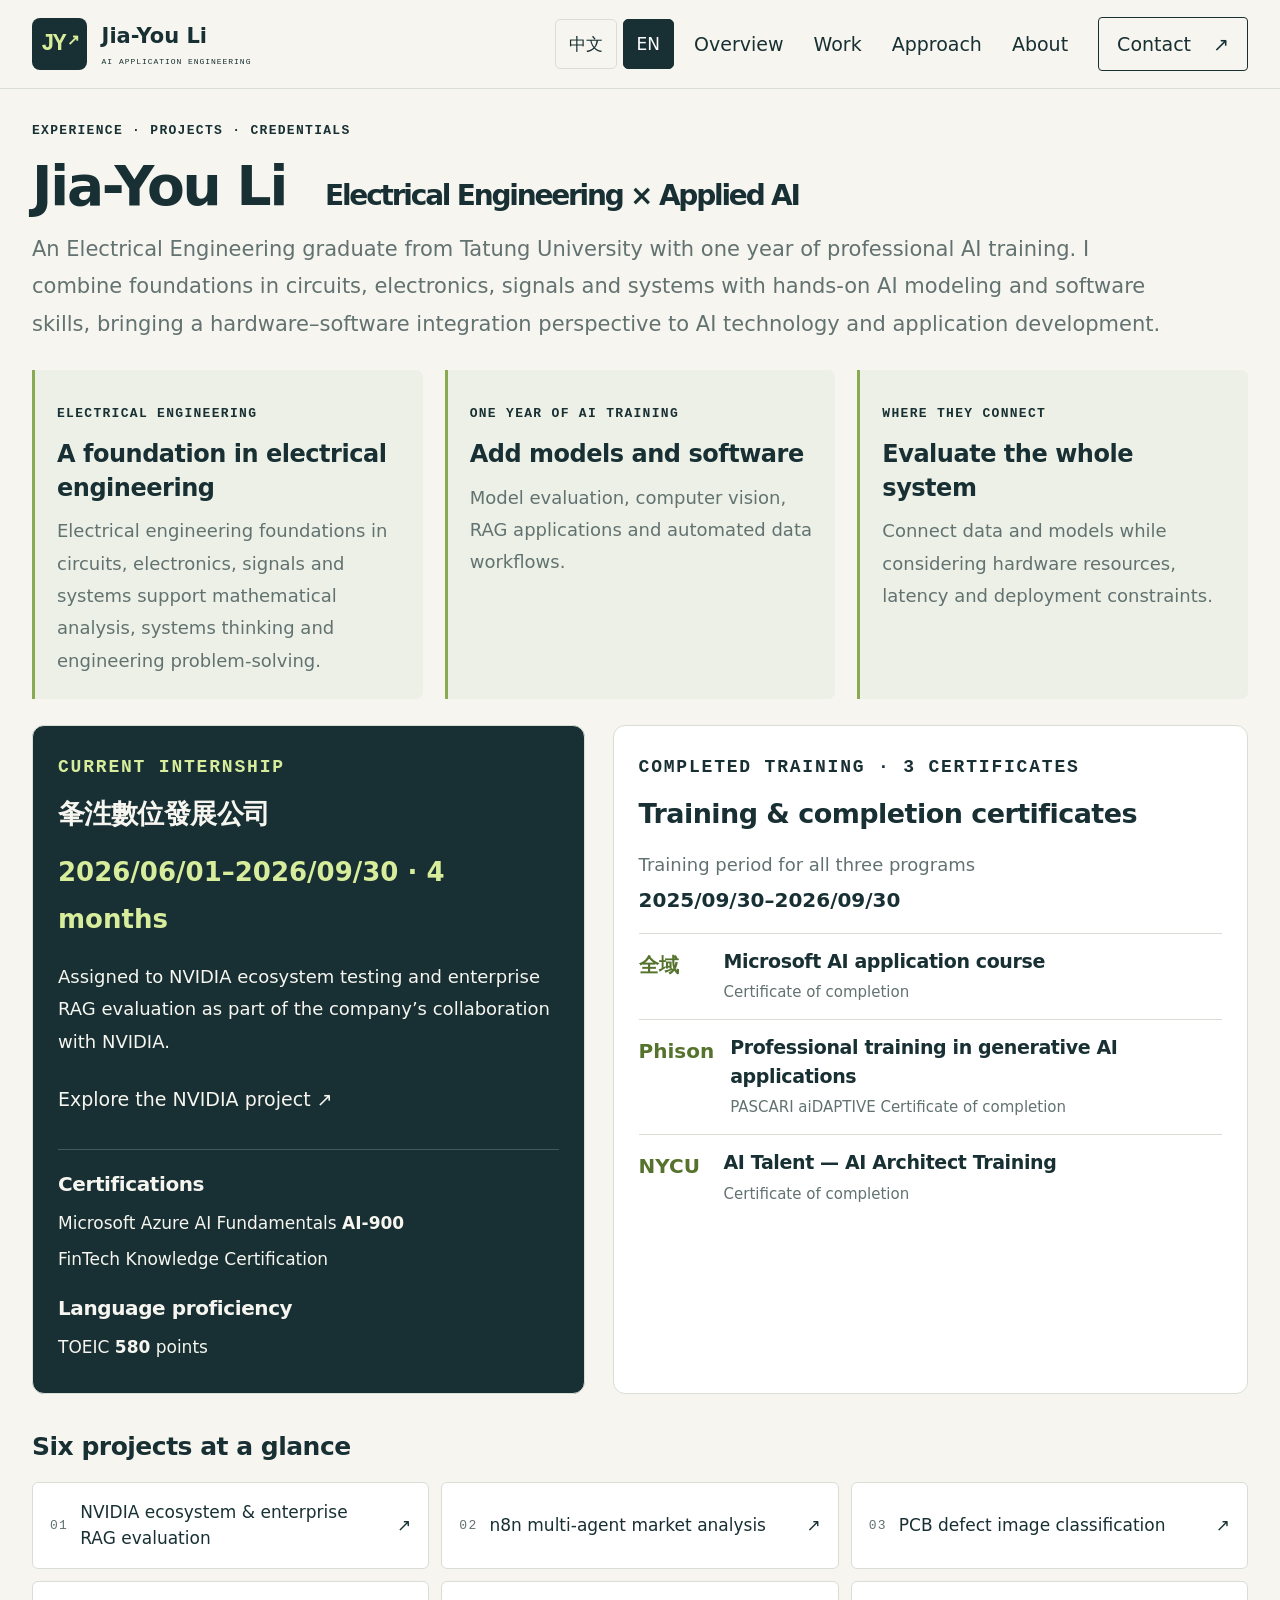
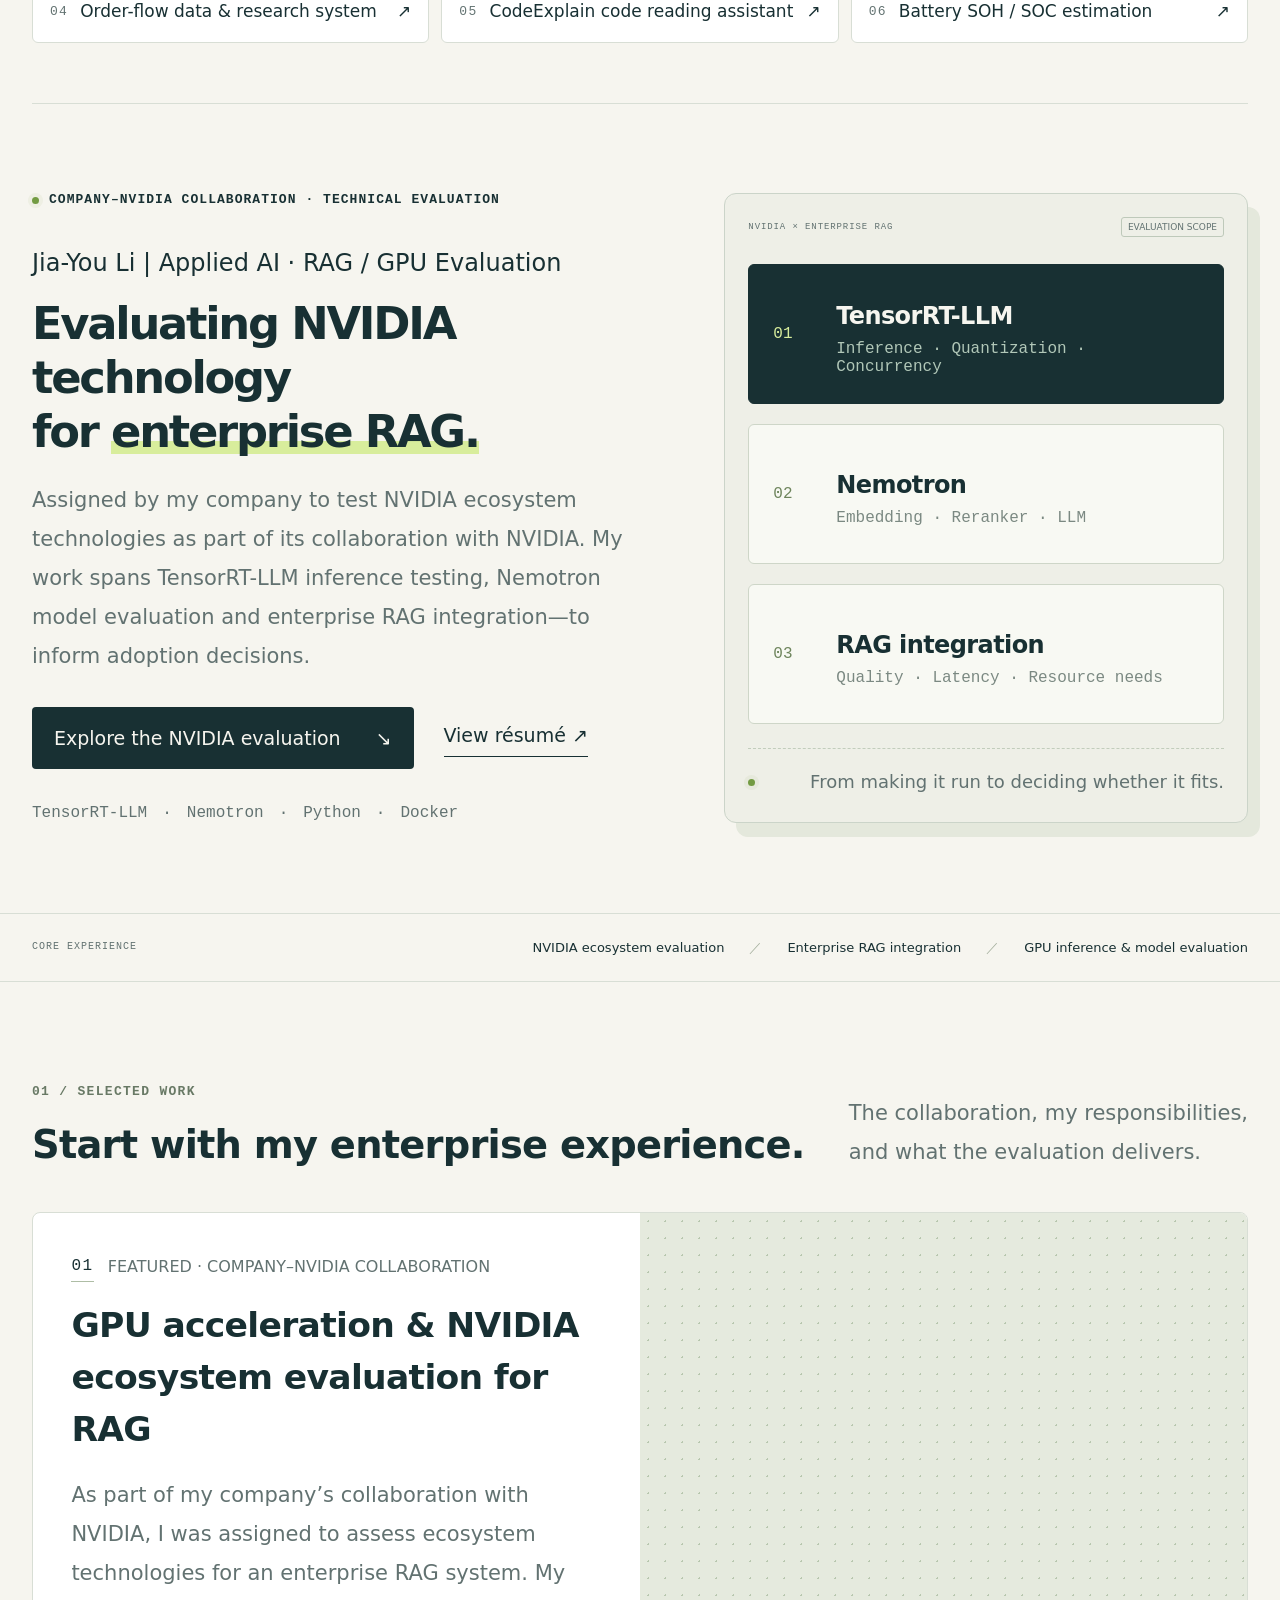
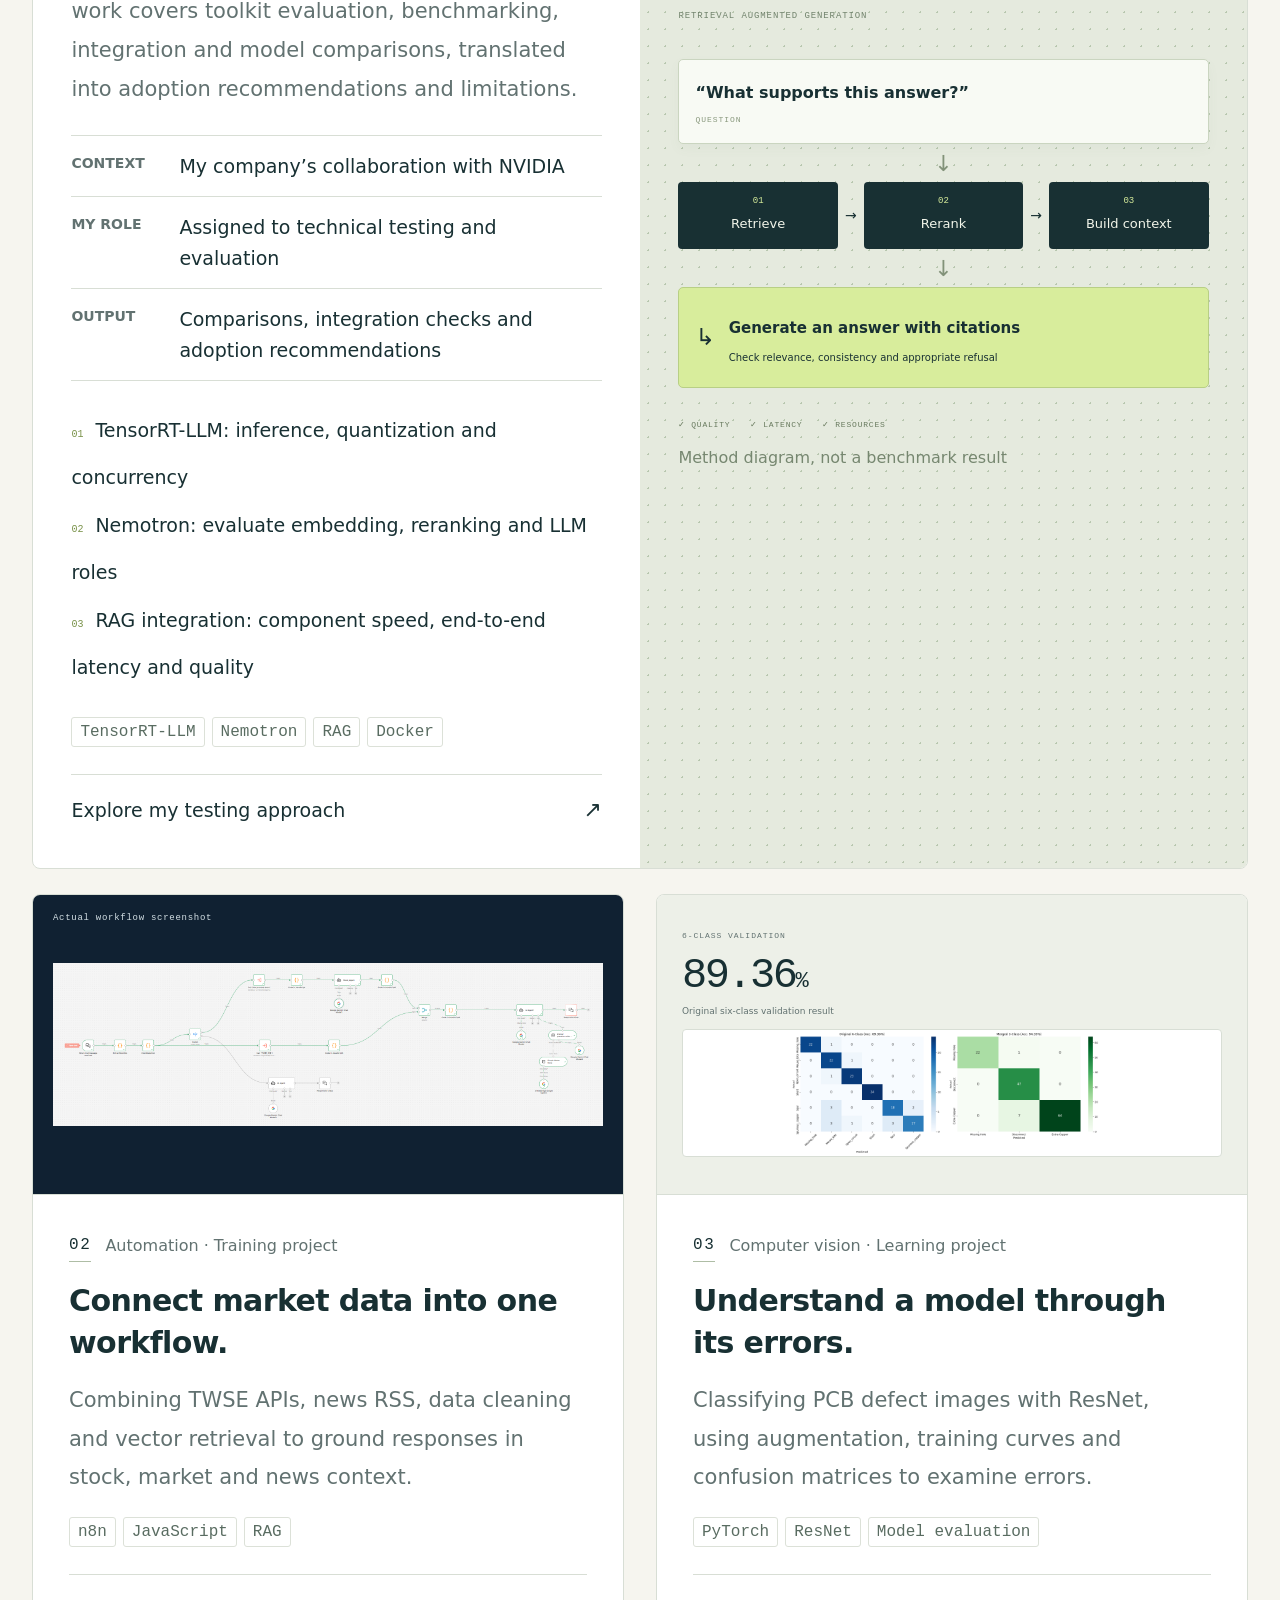
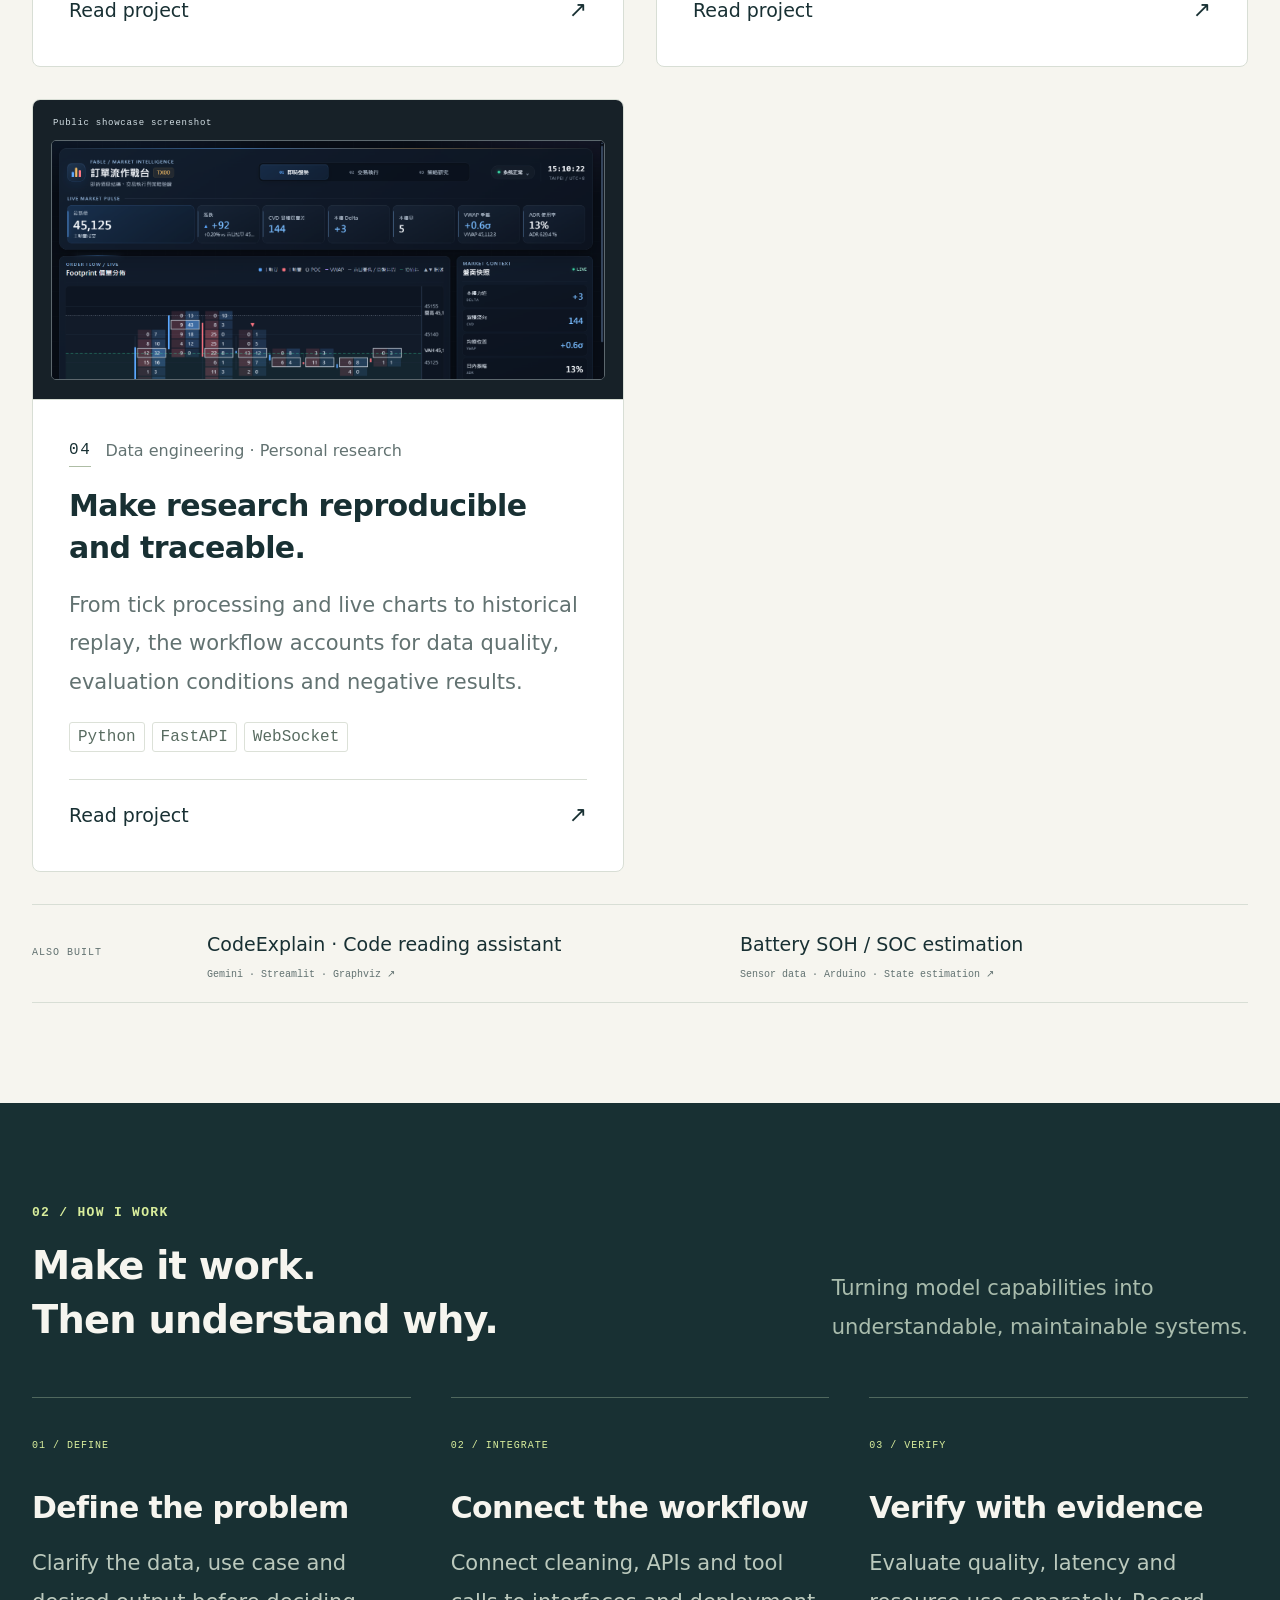
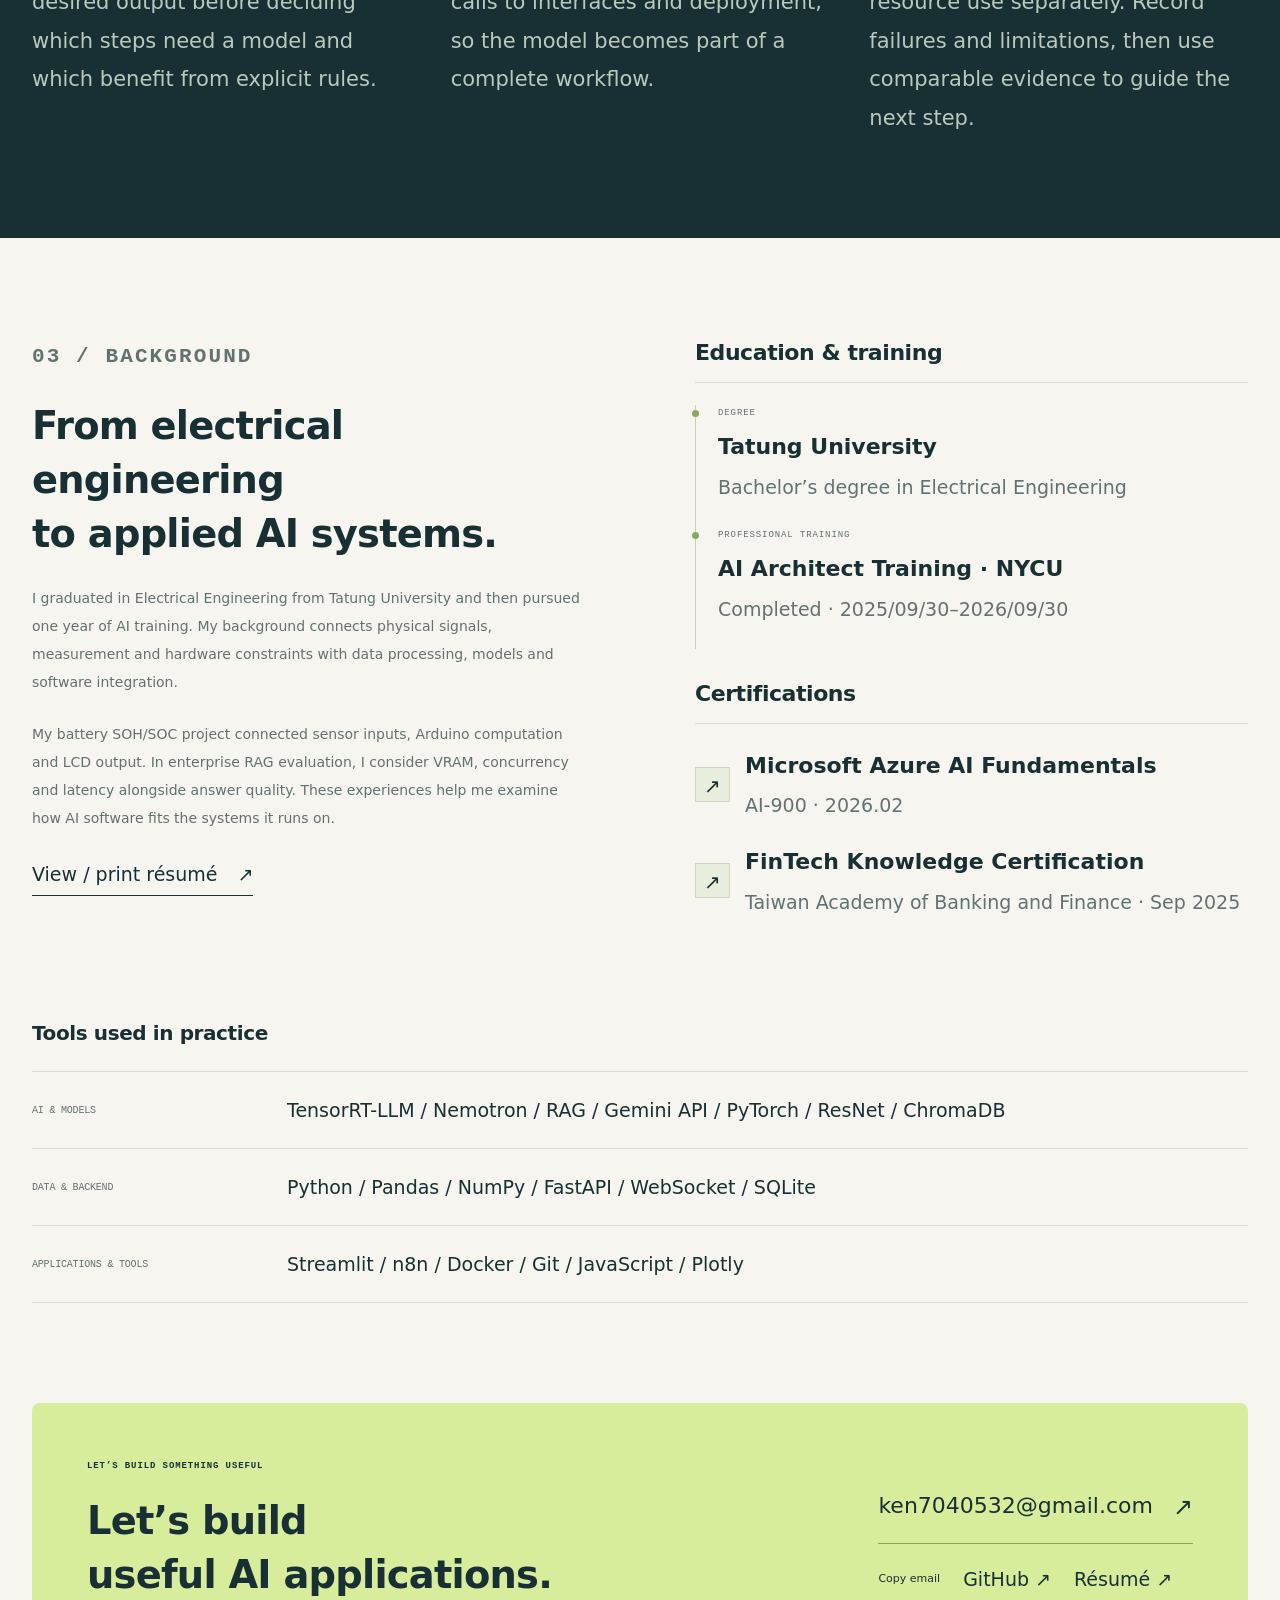
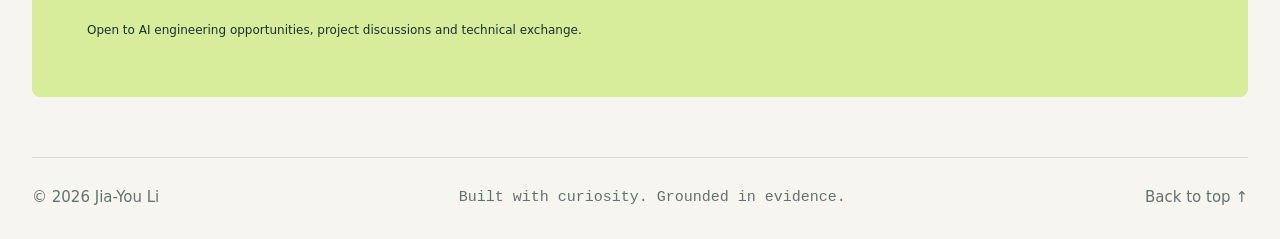
==== en.html @ 47df5d07 "Broaden introductory focus to AI application development" ====
<!doctype html>
<html lang="en">
<head><meta name="referrer" content="no-referrer"><meta http-equiv="Content-Security-Policy" content="default-src 'self'; script-src 'self'; style-src 'self' 'unsafe-inline'; img-src 'self'; font-src 'self'; connect-src 'none'; object-src 'none'; base-uri 'none'; form-action 'none'">
  <meta charset="utf-8"><meta name="viewport" content="width=device-width,initial-scale=1">
  <title>Jia-You Li | Enterprise RAG & NVIDIA Evaluation</title>
  <meta name="description" content="Jia-You Li | Enterprise RAG and NVIDIA ecosystem evaluation. Assigned to toolkit testing, GPU inference benchmarking, model comparison and integration in a company–NVIDIA collaboration.">
  <meta name="theme-color" content="#f6f5ef">
  <meta property="og:title" content="Jia-You Li | Enterprise RAG & NVIDIA Evaluation"><meta property="og:description" content="Jia-You Li | Enterprise RAG and NVIDIA ecosystem evaluation. Assigned to toolkit testing, GPU inference benchmarking, model comparison and integration in a company–NVIDIA collaboration."><meta property="og:type" content="website">
  <link rel="icon" href="assets/favicon.svg" type="image/svg+xml"><link rel="stylesheet" href="style.css?v=ee-ai-1"><script src="projects-en.js?v=nvidia-focus-1" defer></script><script src="app.js?v=nvidia-focus-1" defer></script>
<link rel="alternate" hreflang="zh-Hant" href="https://thebesttrader.github.io/"><link rel="alternate" hreflang="en" href="https://thebesttrader.github.io/en.html"></head>
<body>
<a class="skip" href="#main">Skip to content</a>
<header class="site-header"><div class="nav-wrap"><a class="brand" href="#" aria-label="Jia-You Li home"><span class="brand-mark">JY<span>↗</span></span><span>Jia-You Li<span class="brand-sub">AI APPLICATION ENGINEERING</span></span></a><div class="language-switch" role="group" aria-label="語言 / Language"><a href="index.html" lang="zh-Hant">中文</a><a href="en.html" lang="en" aria-current="page">EN</a></div><button class="menu-toggle" aria-expanded="false" aria-controls="nav" aria-label="Open navigation">Menu <span>☰</span></button><nav id="nav" aria-label="Main navigation"><a href="#overview">Overview</a><a href="#work">Work</a><a href="#approach">Approach</a><a href="#about">About</a><a class="nav-contact" href="#contact">Contact <span aria-hidden="true">↗</span></a></nav></div></header>
<main id="main">
<section id="overview" class="overview container"><p class="eyebrow">EXPERIENCE · PROJECTS · CREDENTIALS</p><h1>Jia-You Li <span>Electrical Engineering × Applied AI</span></h1><p class="overview-intro">An Electrical Engineering graduate from Tatung University with one year of professional AI training. I combine foundations in circuits, electronics, signals and systems with hands-on AI modeling and software skills, bringing a hardware–software integration perspective to AI technology and application development.</p><div class="background-bridge" aria-label="Electrical engineering and AI background"><article><span class="eyebrow">ELECTRICAL ENGINEERING</span><h2>A foundation in electrical engineering</h2><p>Electrical engineering foundations in circuits, electronics, signals and systems support mathematical analysis, systems thinking and engineering problem-solving.</p></article><article><span class="eyebrow">ONE YEAR OF AI TRAINING</span><h2>Add models and software</h2><p>Model evaluation, computer vision, RAG applications and automated data workflows.</p></article><article><span class="eyebrow">WHERE THEY CONNECT</span><h2>Evaluate the whole system</h2><p>Connect data and models while considering hardware resources, latency and deployment constraints.</p></article></div><div class="overview-grid"><article class="overview-experience"><p class="eyebrow">CURRENT INTERNSHIP</p><h2>夆泩數位發展公司</h2><p class="intern-duration">2026/06/01–2026/09/30 · 4 months</p><p>Assigned to NVIDIA ecosystem testing and enterprise RAG evaluation as part of the company’s collaboration with NVIDIA.</p><a class="text-link" href="#nvidia-case">Explore the NVIDIA project ↗</a><div class="overview-cert"><h3>Certifications</h3><p>Microsoft Azure AI Fundamentals <strong>AI-900</strong></p><p>FinTech Knowledge Certification</p><h3 style="margin-top:20px">Language proficiency</h3><p>TOEIC <strong>580</strong> points</p></div></article><article class="overview-training"><p class="eyebrow">COMPLETED TRAINING · 3 CERTIFICATES</p><h2>Training & completion certificates</h2><p class="training-period">Training period for all three programs<br><strong>2025/09/30–2026/09/30</strong></p><ul class="training-list"><li><span class="training-provider">全域</span><div><h3>Microsoft AI application course</h3><p>Certificate of completion</p></div></li><li><span class="training-provider">Phison</span><div><h3>Professional training in generative AI applications</h3><p>PASCARI aiDAPTIVE Certificate of completion</p></div></li><li><span class="training-provider">NYCU</span><div><h3>AI Talent — AI Architect Training</h3><p>Certificate of completion</p></div></li></ul></article></div><div class="overview-projects"><h2>Six projects at a glance</h2><div class="project-index"><button data-project="rag"><span class="mono">01</span>NVIDIA ecosystem & enterprise RAG evaluation<span aria-hidden="true">↗</span></button><button data-project="n8n"><span class="mono">02</span>n8n multi-agent market analysis<span aria-hidden="true">↗</span></button><button data-project="pcb"><span class="mono">03</span>PCB defect image classification<span aria-hidden="true">↗</span></button><button data-project="quant"><span class="mono">04</span>Order-flow data & research system<span aria-hidden="true">↗</span></button><button data-project="code"><span class="mono">05</span>CodeExplain code reading assistant<span aria-hidden="true">↗</span></button><button data-project="battery"><span class="mono">06</span>Battery SOH / SOC estimation<span aria-hidden="true">↗</span></button></div></div></section>

<section class="hero container" aria-labelledby="hero-title"><div class="hero-copy"><div class="eyebrow"><span class="status-dot"></span>COMPANY–NVIDIA COLLABORATION · TECHNICAL EVALUATION</div><p class="hello">Jia-You Li | Applied AI · RAG / GPU Evaluation</p><h2 id="hero-title">Evaluating NVIDIA technology<br>for <span class="highlight">enterprise RAG.</span></h2><p class="hero-intro">Assigned by my company to test NVIDIA ecosystem technologies as part of its collaboration with NVIDIA. My work spans TensorRT-LLM inference testing, Nemotron model evaluation and enterprise RAG integration—to inform adoption decisions.</p><div class="hero-actions"><a class="button primary" href="#nvidia-case">Explore the NVIDIA evaluation <span aria-hidden="true">↘</span></a><a class="text-link" href="resume-en.html" target="_blank" rel="noopener">View résumé ↗</a></div><div class="hero-tags"><span>TensorRT-LLM</span><span>Nemotron</span><span>Python</span><span>Docker</span></div></div><div class="hero-visual" aria-label="NVIDIA and enterprise RAG evaluation scope"><div class="visual-top"><span class="mono">NVIDIA × ENTERPRISE RAG</span><span class="diagram-label">EVALUATION SCOPE</span></div><div class="pipeline"><div class="pipeline-row active"><span class="node-icon">01</span><div><strong>TensorRT-LLM</strong><p>Inference · Quantization · Concurrency</p></div></div><div class="pipeline-row"><span class="node-icon">02</span><div><strong>Nemotron</strong><p>Embedding · Reranker · LLM</p></div></div><div class="pipeline-row"><span class="node-icon">03</span><div><strong>RAG integration</strong><p>Quality · Latency · Resource needs</p></div></div></div><div class="visual-bottom"><span class="status-dot"></span><span>From making it run to deciding whether it fits.</span></div></div>
</section>
<div class="focus-band"><div class="container"><span class="mono">CORE EXPERIENCE</span><span>NVIDIA ecosystem evaluation</span><span class="separator">／</span><span>Enterprise RAG integration</span><span class="separator">／</span><span>GPU inference & model evaluation</span></div></div>
<section id="work" class="section container"><div class="section-heading"><div><p class="eyebrow">01 / SELECTED WORK</p><h2>Start with my enterprise experience.</h2></div><p class="section-note">The collaboration, my responsibilities,<br>and what the evaluation delivers.</p></div>
<article id="nvidia-case" class="feature-project"><div class="feature-copy"><div class="project-kicker"><span class="mono">01</span><span>FEATURED · COMPANY–NVIDIA COLLABORATION</span></div><h3>GPU acceleration & NVIDIA<br>ecosystem evaluation for RAG</h3><p>As part of my company’s collaboration with NVIDIA, I was assigned to assess ecosystem technologies for an enterprise RAG system. My work covers toolkit evaluation, benchmarking, integration and model comparisons, translated into adoption recommendations and limitations.</p><dl class="experience-summary"><div><dt>CONTEXT</dt><dd>My company’s collaboration with NVIDIA</dd></div><div><dt>MY ROLE</dt><dd>Assigned to technical testing and evaluation</dd></div><div><dt>OUTPUT</dt><dd>Comparisons, integration checks and adoption recommendations</dd></div></dl><ul class="feature-points"><li><span>01</span>TensorRT-LLM: inference, quantization and concurrency</li><li><span>02</span>Nemotron: evaluate embedding, reranking and LLM roles</li><li><span>03</span>RAG integration: component speed, end-to-end latency and quality</li></ul><div class="tags"><span>TensorRT-LLM</span><span>Nemotron</span><span>RAG</span><span>Docker</span></div><button class="project-link" data-project="rag">Explore my testing approach <span aria-hidden="true">↗</span></button></div><div class="rag-visual"><div class="mono small">RETRIEVAL AUGMENTED GENERATION</div><div class="rag-question">“What supports this answer?”<span>QUESTION</span></div><div class="rag-connect" aria-hidden="true">↓</div><div class="rag-stages"><span><b>01</b>Retrieve</span><i>→</i><span><b>02</b>Rerank</span><i>→</i><span><b>03</b>Build context</span></div><div class="rag-connect" aria-hidden="true">↓</div><div class="answer-card"><span class="answer-mark">↳</span><div><strong>Generate an answer with citations</strong><p>Check relevance, consistency and appropriate refusal</p></div></div><div class="rag-foot"><span>QUALITY</span><span>LATENCY</span><span>RESOURCES</span></div><p class="diagram-caption">Method diagram, not a benchmark result</p></div></article>
<div class="project-grid">

<article class="project-card"><div class="card-visual workflow-visual"><span class="visual-chip">Actual workflow screenshot</span><img src="assets/n8n-workflow.png" alt="n8n market analysis workflow with data processing and agent nodes" loading="lazy" width="1400" height="560"></div><div class="card-body"><div class="project-kicker"><span class="mono">02</span><span>Automation · Training project</span></div><h3>Connect market data into one workflow.</h3><p>Combining TWSE APIs, news RSS, data cleaning and vector retrieval to ground responses in stock, market and news context.</p><div class="tags"><span>n8n</span><span>JavaScript</span><span>RAG</span></div><button class="project-link" data-project="n8n">Read project <span aria-hidden="true">↗</span></button></div></article>
<article class="project-card"><div class="card-visual pcb-visual"><div class="pcb-metric"><span>6-CLASS VALIDATION</span><strong>89.36<span>%</span></strong><p>Original six-class validation result</p></div><img src="assets/pcb-results.png" alt="PCB confusion matrices: six-class validation accuracy 89.36%, merged three-class accuracy 94.33%" loading="lazy" width="1800" height="700"></div><div class="card-body"><div class="project-kicker"><span class="mono">03</span><span>Computer vision · Learning project</span></div><h3>Understand a model through its errors.</h3><p>Classifying PCB defect images with ResNet, using augmentation, training curves and confusion matrices to examine errors.</p><div class="tags"><span>PyTorch</span><span>ResNet</span><span>Model evaluation</span></div><button class="project-link" data-project="pcb">Read project <span aria-hidden="true">↗</span></button></div></article>
<article class="project-card"><div class="card-visual orderflow-visual"><span class="visual-chip dark">Public showcase screenshot</span><img src="assets/orderflow-dashboard.png" alt="Order-flow research dashboard with price-volume distributions and market indicators" loading="lazy" width="1400" height="800"></div><div class="card-body"><div class="project-kicker"><span class="mono">04</span><span>Data engineering · Personal research</span></div><h3>Make research reproducible and traceable.</h3><p>From tick processing and live charts to historical replay, the workflow accounts for data quality, evaluation conditions and negative results.</p><div class="tags"><span>Python</span><span>FastAPI</span><span>WebSocket</span></div><button class="project-link" data-project="quant">Read project <span aria-hidden="true">↗</span></button></div></article>
</div>
<div class="more-work"><p class="mono">ALSO BUILT</p><button data-project="code">CodeExplain · Code reading assistant <span>Gemini · Streamlit · Graphviz ↗</span></button><button data-project="battery">Battery SOH / SOC estimation <span>Sensor data · Arduino · State estimation ↗</span></button></div>
</section>
<section id="approach" class="approach section"><div class="container"><div class="section-heading"><div><p class="eyebrow">02 / HOW I WORK</p><h2>Make it work.<br>Then understand why.</h2></div><p class="section-note">Turning model capabilities into<br>understandable, maintainable systems.</p></div><div class="principles"><article><span class="principle-num">01 / DEFINE</span><h3>Define the problem</h3><p>Clarify the data, use case and desired output before deciding which steps need a model and which benefit from explicit rules.</p></article><article><span class="principle-num">02 / INTEGRATE</span><h3>Connect the workflow</h3><p>Connect cleaning, APIs and tool calls to interfaces and deployment, so the model becomes part of a complete workflow.</p></article><article><span class="principle-num">03 / VERIFY</span><h3>Verify with evidence</h3><p>Evaluate quality, latency and resource use separately. Record failures and limitations, then use comparable evidence to guide the next step.</p></article></div></div></section>
<section id="about" class="section container about-section"><div class="about-copy"><p class="eyebrow">03 / BACKGROUND</p><h2>From electrical engineering<br>to applied AI systems.</h2><p>I graduated in Electrical Engineering from Tatung University and then pursued one year of AI training. My background connects physical signals, measurement and hardware constraints with data processing, models and software integration.</p><p>My battery SOH/SOC project connected sensor inputs, Arduino computation and LCD output. In enterprise RAG evaluation, I consider VRAM, concurrency and latency alongside answer quality. These experiences help me examine how AI software fits the systems it runs on.</p><a class="text-link" href="resume-en.html" target="_blank" rel="noopener">View / print résumé <span aria-hidden="true">↗</span></a></div><div class="background"><div class="background-block"><h3>Education & training</h3><div class="timeline-item"><span class="small mono">DEGREE</span><strong>Tatung University</strong><p>Bachelor’s degree in Electrical Engineering</p></div><div class="timeline-item"><span class="small mono">PROFESSIONAL TRAINING</span><strong>AI Architect Training · NYCU</strong><p>Completed · 2025/09/30–2026/09/30</p></div></div><div class="background-block"><h3>Certifications</h3><div class="certificate"><span class="cert-icon">↗</span><div><strong>Microsoft Azure AI Fundamentals</strong><p>AI-900 · 2026.02</p></div></div><div class="certificate"><span class="cert-icon">↗</span><div><strong>FinTech Knowledge Certification</strong><p>Taiwan Academy of Banking and Finance · Sep 2025</p></div></div></div></div></section>
<section class="skills-section container" aria-labelledby="skills-title"><h2 id="skills-title">Tools used in practice</h2><div class="skill-row"><h3>AI & MODELS</h3><p>TensorRT-LLM / Nemotron / RAG / Gemini API / PyTorch / ResNet / ChromaDB</p></div><div class="skill-row"><h3>DATA & BACKEND</h3><p>Python / Pandas / NumPy / FastAPI / WebSocket / SQLite</p></div><div class="skill-row"><h3>APPLICATIONS & TOOLS</h3><p>Streamlit / n8n / Docker / Git / JavaScript / Plotly</p></div></section>
<section id="contact" class="contact-section container"><div><p class="eyebrow">LET’S BUILD SOMETHING USEFUL</p><h2>Let’s build<br>useful AI applications.</h2><p>Open to AI engineering opportunities, project discussions and technical exchange.</p></div><div class="contact-actions"><a class="email-link" href="mailto:ken7040532@gmail.com">ken7040532@gmail.com <span aria-hidden="true">↗</span></a><div class="contact-secondary"><button id="copy-email">Copy email</button><a href="https://github.com/TheBestTrader" target="_blank" rel="noopener noreferrer">GitHub ↗</a><a href="resume-en.html" target="_blank" rel="noopener">Résumé ↗</a></div><span id="copy-status" class="copy-status" role="status" aria-live="polite"></span></div></section>
</main>
<footer class="container footer"><span>© 2026 Jia-You Li</span><span>Built with curiosity. Grounded in evidence.</span><a href="#">Back to top ↑</a></footer>
<dialog id="project-dialog" aria-labelledby="dialog-title"><div class="dialog-top"><span class="mono">PROJECT NOTES</span><button id="close-dialog" aria-label="Close project details">Close ✕</button></div><div id="dialog-content"></div></dialog>
</body></html>
---- style.css ----
:root{--paper:#f6f5ef;--ink:#183033;--muted:#627271;--line:#d8ded5;--lime:#d8ed9c;--white:#fff;--mono:ui-monospace,SFMono-Regular,Consolas,monospace}*{box-sizing:border-box}html{scroll-behavior:smooth;scroll-padding-top:100px}body{margin:0;background:var(--paper);color:var(--ink);font-family:'Noto Sans TC',system-ui,sans-serif;font-size:15px;line-height:1.8}a{color:inherit;text-decoration:none}button{font:inherit;color:inherit;cursor:pointer}a,button{-webkit-tap-highlight-color:transparent}button:focus-visible,a:focus-visible{outline:3px solid #668d28;outline-offset:5px}img{max-width:100%;display:block}h1,h2,h3,p{margin:0}h1,h2,h3{line-height:1.4;letter-spacing:-.04em}h2{font-size:38px;font-weight:800}button{background:none;border:0}.container{width:min(1160px,calc(100% - 80px));margin-inline:auto}.mono,.eyebrow{font-family:var(--mono);letter-spacing:.1em}.eyebrow{font-size:11px;font-weight:600;line-height:1.5}.small{font-size:10px}.section{padding-block:100px}.skip{position:fixed;top:-90px;left:20px;background:var(--ink);color:white;padding:10px;z-index:100}.skip:focus{top:12px}.site-header{position:sticky;top:0;background:rgba(246,245,239,.96);border-bottom:1px solid var(--line);z-index:20;backdrop-filter:blur(12px)}.nav-wrap{width:min(1280px,calc(100% - 80px));margin:auto;height:88px;display:flex;align-items:center;justify-content:space-between}.brand{display:flex;gap:15px;align-items:center;font-size:17px;font-weight:700;line-height:1.4}.brand-mark{display:flex;align-items:center;background:var(--ink);color:var(--lime);font:700 23px var(--mono);padding:13px 9px;border-radius:8px;letter-spacing:-2px}.brand-mark span{font-size:15px;margin-left:2px;align-self:start}.brand-sub{display:block;font:8px var(--mono);letter-spacing:.12em;margin-top:6px}nav{display:flex;gap:30px;align-items:center;font-size:13px}nav a:hover{color:#55732c}.nav-contact{padding:9px 18px;border:1px solid var(--ink);border-radius:4px}.nav-contact span{margin-left:16px}.menu-toggle{display:none}.hero{min-height:630px;display:grid;grid-template-columns:1.3fr 1fr;gap:58px;align-items:center;padding-block:85px 78px}.hero .eyebrow{display:flex;align-items:center;gap:10px;font-size:10px;letter-spacing:.08em}.status-dot{display:inline-block;background:#739b43;width:7px;height:7px;border-radius:50%;flex-shrink:0;box-shadow:0 0 0 4px #739b4311}.hello{margin-top:30px;font-size:18px;font-weight:500}h1{font-size:48px;font-weight:900;line-height:1.5;white-space:nowrap;letter-spacing:-.05em;margin-top:12px}.highlight{background:linear-gradient(transparent 67%,var(--lime) 67%,var(--lime) 92%,transparent 92%)}.hero-intro{margin-top:23px;font-size:14px;line-height:2;color:var(--muted)}.hero-actions{display:flex;gap:30px;align-items:center;margin-top:31px}.button{display:inline-flex;justify-content:space-between;gap:35px;padding:14px 22px;font-size:13px;border-radius:4px}.primary{background:var(--ink);color:var(--paper)}.primary:hover{background:#2a4949}.text-link{font-size:13px;border-bottom:1px solid var(--ink);padding-bottom:4px}.text-link span{margin-left:14px}.hero-tags{display:flex;gap:15px;margin-top:30px;font-family:var(--mono);font-size:10px;color:var(--muted);flex-wrap:wrap}.hero-tags span+span:before{content:'·';margin-right:15px}.hero-visual{border:1px solid #cbd4c9;background:#eeefe7;border-radius:12px;padding:23px;box-shadow:12px 14px 0 #e4e8dc;transform:none}.visual-top{display:flex;justify-content:space-between;align-items:center;font-size:9px;color:var(--muted)}.diagram-label{border:1px solid #bec9ba;border-radius:3px;padding:1px 6px;font-size:9px}.pipeline{margin-top:27px}.pipeline-row{padding:17px 16px;border:1px solid #ced6c8;border-radius:6px;background:#f8f9f3;display:flex;align-items:center;gap:15px}.pipeline-row.active{background:var(--ink);color:var(--paper);border-color:var(--ink)}.pipeline-row strong{display:block;font-size:16px;letter-spacing:-.025em;margin:2px 0}.pipeline-row p{font:9px var(--mono);color:#7b8982}.pipeline-row.active p{color:#b1c7b8}.pipeline-row.active .small{color:var(--lime)}.node-icon{font-size:26px;line-height:1;width:36px;color:#6e855c}.active .node-icon{color:var(--lime)}.node-number{font:10px var(--mono);margin-left:auto;align-self:start;color:#8e9d8b}.flow-line{height:39px;display:flex;align-items:center;gap:15px;padding-left:30px;color:#89967e}.flow-line span{font-size:24px}.flow-line small{font:9px var(--mono)}.visual-bottom{display:flex;gap:10px;border-top:1px dashed #c2cdbc;margin-top:24px;padding-top:17px;font-size:10px;color:var(--muted);align-items:center}.visual-bottom>span:last-child{margin-left:auto;font-size:18px}.focus-band{border-block:1px solid var(--line)}.focus-band .container{padding-block:22px;display:flex;gap:25px;align-items:center;font-size:13px}.focus-band .mono{font-size:10px;color:var(--muted);margin-right:auto}.separator{color:#a3ae9c}.band-arrow{margin-left:auto;font-size:24px}.section-heading{display:flex;justify-content:space-between;align-items:end;margin-bottom:40px;gap:30px}.section-heading .eyebrow{margin-bottom:17px;color:#687965}.section-note{font-size:13px;color:var(--muted)}.feature-project{background:var(--white);border:1px solid var(--line);border-radius:8px;overflow:hidden;display:grid;grid-template-columns:1fr 1fr}.feature-copy{padding:42px}.project-kicker{display:flex;gap:14px;align-items:center;font-size:11px;color:var(--muted);margin-bottom:18px}.project-kicker .mono{color:var(--ink);border-bottom:1px solid #aebda5;padding-bottom:1px}.feature-copy h3{font-size:32px;line-height:1.5}.feature-copy>p{font-size:13px;color:var(--muted);margin-top:20px}.feature-points{list-style:none;padding:0;margin:25px 0;font-size:12px;line-height:2.5}.feature-points span{font:10px var(--mono);color:#799249;margin-right:12px}.tags{display:flex;flex-wrap:wrap;gap:7px}.tags span{font:10px var(--mono);border:1px solid #dce1d8;padding:5px 8px;border-radius:3px;color:#596c61}.project-link{margin-top:27px;width:100%;display:flex;justify-content:space-between;align-items:center;padding:15px 0 0;border-top:1px solid var(--line);font-size:13px;text-align:left}.project-link:hover{color:#5d7d30}.project-link span{font-size:22px}.rag-visual{background:#e5eade;display:flex;flex-direction:column;justify-content:center;padding:40px;background-image:radial-gradient(#b8c7af 1px,transparent 1px);background-size:17px 17px}.rag-visual>.mono{font-size:9px;color:#71836c;margin-bottom:35px}.rag-question{background:#f8faf4;border:1px solid #cad5c0;padding:19px 16px;border-radius:5px;font-size:16px;font-weight:600;box-shadow:0 5px 12px #71836c0c}.rag-question span{display:block;font:8px var(--mono);color:#89987d;margin-top:7px;letter-spacing:.12em}.rag-connect{height:38px;text-align:center;color:#829279;font-size:22px}.rag-stages{display:flex;align-items:center;justify-content:space-between;gap:7px}.rag-stages span{flex:1;background:var(--ink);color:#f2f5ea;padding:14px 7px;text-align:center;border-radius:4px;font-size:11px}.rag-stages b{display:block;color:var(--lime);font:9px var(--mono);margin-bottom:6px}.rag-stages i{font-size:14px;font-style:normal}.answer-card{display:flex;gap:14px;align-items:center;background:var(--lime);border:1px solid #b8cf85;border-radius:5px;padding:20px 16px}.answer-card strong{font-size:15px}.answer-card p{font-size:10px;margin-top:5px}.answer-mark{font-size:23px}.rag-foot{margin-top:32px;display:flex;gap:20px;font:8px var(--mono);letter-spacing:.1em;color:#67795d}.rag-foot span:before{content:'✓';margin-right:5px}.diagram-caption{margin-top:15px;color:#768770;font-size:9px}.project-grid{display:grid;grid-template-columns:1fr 1fr;gap:25px;margin-top:25px}.project-card{border:1px solid var(--line);border-radius:8px;overflow:hidden;background:white;transition:box-shadow .2s}.project-card:hover{box-shadow:0 8px 25px #1830330b}.card-visual{height:270px;position:relative;overflow:hidden;border-bottom:1px solid var(--line)}.card-body{padding:30px}.card-body h3{font-size:23px}.card-body>p{color:var(--muted);font-size:13px;margin:17px 0 20px;min-height:48px}.agent-visual{background:#e9ebe3;padding:25px 45px;display:flex;flex-direction:column;align-items:center;font-size:11px}.agent-input{border:1px solid #c1cabb;background:#f8f9f4;border-radius:4px;padding:5px 25px}.agent-router{background:var(--ink);color:white;border-radius:4px;padding:7px 20px;margin:14px 0;position:relative;z-index:1;font:12px var(--mono)}.agent-router:before,.agent-router:after{content:'';height:14px;width:1px;background:#a7b79b;position:absolute;left:50%;top:-14px}.agent-router:after{top:auto;bottom:-14px}.agent-router span{font-size:10px;color:var(--lime);margin-left:20px}.agent-branches{display:flex;width:100%;justify-content:space-around;padding-top:14px;border-top:1px solid #b8c5af;gap:10px}.agent-branches>span{border:1px solid #bdcbb1;padding:9px 10px;text-align:center;background:#f8faf4;border-radius:4px;flex:1;font-family:var(--mono);font-size:12px}.agent-branches small{font-family:inherit;color:#829072;font-size:10px}.agent-tools{margin-top:15px;color:#76836e;font:10px var(--mono);letter-spacing:.08em}.agent-tools span{margin-inline:15px}.workflow-visual{background:#102132;display:flex;align-items:center;padding:32px 20px}.workflow-visual img{width:100%;height:100%;object-fit:contain}.visual-chip{position:absolute;top:15px;left:20px;color:#d4e0e5;font-size:9px;font-family:var(--mono);letter-spacing:.08em;z-index:1}.pcb-visual{background:#edf0e8;display:flex;flex-direction:column;padding:18px 25px;gap:4px}.pcb-metric>span{font:8px var(--mono);letter-spacing:.12em;color:var(--muted)}.pcb-metric strong{display:block;font:42px var(--mono);letter-spacing:-.06em;line-height:1.3}.pcb-metric strong span{font-size:22px}.pcb-metric p{font-size:9px;color:var(--muted)}.pcb-visual img{width:100%;height:128px;object-fit:contain;background:#fff;border:1px solid var(--line);border-radius:4px;margin-top:5px}.orderflow-visual{background:#172128;padding:40px 18px 0}.orderflow-visual img{height:240px;width:100%;object-fit:cover;object-position:top;border-radius:5px;border:1px solid #5d686e}.more-work{margin-top:32px;display:grid;grid-template-columns:150px 1fr 1fr;border-block:1px solid var(--line);padding:22px 0;gap:25px;align-items:center}.more-work>p{font-size:10px;color:var(--muted)}.more-work button{text-align:left;font-size:13px;padding:0}.more-work button span{display:block;font:10px var(--mono);color:var(--muted);margin-top:7px}.more-work button:hover{color:#70903e}.approach{background:var(--ink);color:var(--paper)}.approach .eyebrow{color:var(--lime)}.approach .section-note{color:#a9bcad}.principles{display:grid;grid-template-columns:repeat(3,1fr);gap:40px;margin-top:50px}.principles article{border-top:1px solid #50685e;padding-top:25px}.principle-num{font:10px var(--mono);color:var(--lime);letter-spacing:.1em}.principles h3{font-size:23px;margin-top:28px}.principles p{font-size:13px;color:#bbc9bd;margin-top:15px;line-height:2}.about-section{display:grid;grid-template-columns:1fr 1fr;gap:110px}.about-copy .eyebrow{color:var(--muted);margin-bottom:22px}.about-copy p:not(.eyebrow){font-size:14px;color:var(--muted);margin-top:24px;line-height:2}.about-copy .text-link{display:inline-block;margin-top:25px}.background-block+.background-block{margin-top:30px}.background-block h3{font-size:12px;letter-spacing:.05em;margin-bottom:22px;border-bottom:1px solid var(--line);padding-bottom:13px}.timeline-item{border-left:1px solid #c5cfbc;padding:0 0 23px 22px;position:relative}.timeline-item:before{content:'';width:7px;height:7px;border-radius:50%;background:#87a85d;position:absolute;left:-4px;top:5px}.timeline-item .small{color:var(--muted);display:block;font-size:9px}.timeline-item strong{display:block;font-size:15px;margin-top:6px}.timeline-item p,.certificate p{color:var(--muted);font-size:12px;margin-top:3px}.certificate{display:flex;gap:15px;align-items:center;margin-top:20px}.certificate strong{font-size:13px}.cert-icon{width:35px;height:35px;border:1px solid #cbd6bc;background:#e8eddc;display:grid;place-items:center}.skills-section{padding-bottom:100px}.skills-section>h2{font-size:20px;margin-bottom:24px}.skill-row{display:grid;grid-template-columns:230px 1fr;gap:25px;padding:19px 0;border-top:1px solid var(--line)}.skill-row:last-child{border-bottom:1px solid var(--line)}.skill-row h3{font:10px var(--mono);color:var(--muted);align-self:center;letter-spacing:.05em}.skill-row p{font-size:12px;line-height:2}.contact-section{padding:55px;background:var(--lime);border-radius:8px;display:flex;justify-content:space-between;align-items:center;gap:45px;margin-bottom:60px}.contact-section .eyebrow{font-size:9px;margin-bottom:19px}.contact-section h2{font-size:34px}.contact-section p:not(.eyebrow){font-size:12px;margin-top:18px}.contact-actions{min-width:310px}.email-link{display:flex;justify-content:space-between;gap:20px;border-bottom:1px solid #8ba360;padding-block:14px;font-size:19px}.email-link span{font-size:24px}.contact-secondary{display:flex;gap:23px;font-size:11px;margin-top:18px}.contact-secondary button{padding:0;font-size:11px}.contact-secondary a:hover,.contact-secondary button:hover{text-decoration:underline}.copy-status{display:block;min-height:24px;font-size:11px;margin-top:8px}.footer{border-top:1px solid var(--line);padding-block:26px;display:flex;justify-content:space-between;color:var(--muted);font-size:10px;gap:20px}.footer>span:nth-child(2){font-family:var(--mono)}dialog{border:1px solid var(--line);border-radius:12px;width:min(760px,calc(100% - 32px));max-height:85vh;background:var(--paper);color:var(--ink);padding:30px;overflow:auto;box-shadow:0 30px 100px #0003}dialog::backdrop{background:#152827b8;backdrop-filter:blur(5px)}.dialog-top{display:flex;justify-content:space-between;align-items:center;border-bottom:1px solid var(--line);padding-bottom:14px;margin-bottom:25px;font-size:10px;position:sticky;top:-30px;background:var(--paper);z-index:1}.dialog-top button{font-size:12px;padding:8px}dialog h2{font-size:29px;margin:15px 0}dialog .dialog-sub{color:var(--muted);font-size:12px}dialog h3{font-size:16px;margin-top:27px;margin-bottom:8px}dialog p,dialog li{font-size:14px;line-height:1.9}dialog ul{padding-left:20px}dialog img{border:1px solid var(--line);margin-top:24px;border-radius:5px}dialog .caveat{background:#e9eddf;padding:18px;border-left:3px solid #8eaa65;margin-top:25px;font-size:12px}dialog .text-link{display:inline-block;margin-top:22px}.no-scroll{overflow:hidden}
@media(min-width:1400px){.hero{gap:80px;min-height:690px}h1{font-size:53px}}
@media(max-width:1050px){.container{width:calc(100% - 56px)}.hero{gap:30px;grid-template-columns:1.15fr 1fr}h1{font-size:39px}.hero-visual{padding:18px}.pipeline-row{padding:13px 10px;gap:9px}.pipeline-row strong{font-size:14px}.pipeline-row p{font-size:8px}.node-icon{width:26px}.feature-copy,.rag-visual{padding:30px}.card-body h3{font-size:20px}.about-section{gap:55px}.contact-section{padding:35px;gap:25px}.contact-actions{min-width:280px}.email-link{font-size:16px}}
@media(max-width:760px){html{scroll-padding-top:80px}.container{width:calc(100% - 40px)}.nav-wrap{width:calc(100% - 40px);height:72px}.brand{font-size:15px;gap:10px}.brand-mark{font-size:19px;padding:10px 8px}.brand-sub{font-size:7px}.menu-toggle{display:flex;gap:14px;align-items:center;font-size:12px;padding:10px 0 10px 10px}nav{display:none;position:absolute;top:72px;left:0;right:0;background:var(--paper);border-bottom:1px solid var(--line);padding:22px;flex-direction:column;align-items:stretch;gap:16px}nav.is-open{display:flex}.nav-contact{align-self:start}.hero{grid-template-columns:1fr;padding-block:48px 55px;gap:40px;min-height:0}.hero .eyebrow{font-size:8px}.hello{margin-top:26px;font-size:16px}h1{font-size:clamp(29px,7vw,43px);margin-top:13px;line-height:1.55}.hero-intro{font-size:13px;margin-top:20px}.desktop-break{display:none}.hero-actions{margin-top:25px}.hero-tags{gap:10px;font-size:9px;margin-top:25px}.hero-tags span+span:before{margin-right:10px}.hero-visual{transform:none;box-shadow:6px 7px 0 #e4e8dc;padding:22px;max-width:500px;width:100%;margin:auto}.pipeline-row{padding:15px}.pipeline-row strong{font-size:16px}.pipeline-row p{font-size:10px}.node-icon{width:35px}.focus-band .container{gap:11px;font-size:10px;flex-wrap:wrap;padding-block:17px}.focus-band .mono{width:100%;font-size:8px}.band-arrow{font-size:17px}.section{padding-block:64px}h2{font-size:29px}.section-heading{display:block;margin-bottom:28px}.section-note{margin-top:15px;font-size:12px}.section-note br{display:none}.feature-project{grid-template-columns:1fr}.feature-copy{padding:27px}.feature-copy h3{font-size:29px}.feature-copy>p{font-size:13px}.rag-visual{padding:32px 25px}.rag-visual>.mono{margin-bottom:24px}.project-grid{grid-template-columns:1fr;gap:20px;margin-top:20px}.card-body{padding:25px}.card-body h3{font-size:22px}.card-visual{height:260px}.card-body>p{min-height:0}.more-work{grid-template-columns:1fr;gap:23px;padding-block:24px}.more-work button{font-size:13px}.principles{grid-template-columns:1fr;gap:30px;margin-top:30px}.principles h3{margin-top:14px;font-size:22px}.principles p{margin-top:10px}.about-section{grid-template-columns:1fr;gap:45px}.skill-row{grid-template-columns:1fr;gap:8px;padding:17px 0}.skills-section{padding-bottom:64px}.contact-section{display:block;padding:30px 24px;margin-bottom:40px}.contact-section h2{font-size:30px}.contact-actions{min-width:0;margin-top:30px}.email-link{font-size:15px;gap:5px}.contact-secondary{gap:20px}.footer{flex-wrap:wrap;font-size:9px;gap:14px}.footer>span:nth-child(2){order:3;width:100%}.footer>a{margin-left:auto}dialog{padding:22px}dialog h2{font-size:25px}.dialog-top{top:-22px}.eyebrow{font-size:10px}}
@media(prefers-reduced-motion:reduce){html{scroll-behavior:auto}*{transition:none!important}}

@media(max-width:380px){.hero-actions{gap:16px;flex-wrap:wrap}.hero-actions a{white-space:nowrap}.button{gap:20px;padding:13px 16px}.rag-stages{gap:5px}.rag-stages span{font-size:11px}}

/* Readability and bilingual layout */
body{font-size:18px;font-family:system-ui,"Microsoft JhengHei","Noto Sans TC",sans-serif}
.hero-intro,.feature-copy>p,.card-body>p,.principles p,.about-copy>p,.section-note,.contact-section>div>p,dialog p{font-size:18px;line-height:1.9}
nav,.button,.text-link,.project-link,.feature-points,.timeline-item p,.certificate p,.skill-row p,.contact-secondary,.more-work button{font-size:16px}
.tags span,.project-kicker,.hero-tags,.diagram-caption,.copy-status,.pipeline-row p{font-size:14px}
.background-block h3,.timeline-item strong,.certificate strong{font-size:18px}
.hero{grid-template-columns:minmax(0,1.25fr) minmax(0,1fr);gap:36px}
h1{white-space:normal;font-size:clamp(36px,4.1vw,52px)}
.card-body>p{min-height:0}.card-visual{min-height:280px;height:auto}.agent-visual{height:300px}.pcb-visual{height:300px}.workflow-visual,.orderflow-visual{height:300px}
.nav-wrap{gap:20px}.brand{flex-shrink:0}.language-switch{display:flex;align-items:center;gap:6px;margin-left:auto;white-space:nowrap;font-size:14px}.language-switch a{padding:7px 10px;border:1px solid var(--line);border-radius:5px}.language-switch a[aria-current=page]{background:var(--ink);color:white;border-color:var(--ink)}
html[lang=en] h1{font-size:clamp(36px,4vw,52px);line-height:1.2;letter-spacing:-.04em}html[lang=en] h2,html[lang=en] h3{letter-spacing:-.02em}html[lang=en] .hero-visual{transform:none}html[lang=en] .pipeline-row strong{font-size:18px}html[lang=en] .rag-stages{flex-wrap:wrap}html[lang=en] .rag-stages span{font-size:13px}html[lang=en] .contact-section{flex-wrap:wrap}html[lang=en] .brand-sub{font-size:8px}
@media(max-width:1050px){.nav-wrap{flex-wrap:wrap;height:auto;min-height:88px;padding-block:14px;gap:14px}#nav{gap:18px}.hero{gap:26px}.hero-visual{padding:20px}.pipeline-row{padding:15px}.node-number{display:none}}
@media(max-width:760px){.nav-wrap{min-height:104px;padding-block:12px;gap:8px}.brand{margin-right:auto}.language-switch{margin-left:0}.language-switch a{padding:6px 9px}.menu-toggle{font-size:15px;margin-left:8px}#nav{top:100%;font-size:17px}.brand-sub{display:none}.hero{grid-template-columns:1fr;gap:36px}.hero-intro,.feature-copy>p,.card-body>p,.principles p,.about-copy>p,.section-note,dialog p{font-size:17px}.hero-actions{flex-wrap:wrap;gap:20px}.hero-tags{font-size:13px}.hero .eyebrow{font-size:10px}.pipeline-row p{font-size:12px}.pipeline-row strong{font-size:17px}.feature-copy h3{font-size:30px}.card-body h3{font-size:25px}.section h2{font-size:32px}.contact-section h2{font-size:32px}.email-link{font-size:16px;overflow-wrap:anywhere}.contact-secondary{flex-wrap:wrap;gap:16px}.more-work button{font-size:17px}.footer{font-size:12px}html[lang=en] .brand{font-size:15px}html[lang=en] h1{font-size:38px}}
@media(max-width:380px){.container,.nav-wrap{width:calc(100% - 32px)}.brand-mark{font-size:16px}.brand{gap:6px}.language-switch{font-size:13px}.language-switch a{padding:5px 7px}.menu-toggle{gap:5px;margin-left:0}h1{font-size:33px}.rag-visual{padding:24px 18px}.rag-stages{flex-wrap:wrap}.feature-copy,.card-body{padding:23px}.contact-section{padding:24px 18px}.email-link{font-size:15px}}

dialog .caveat,dialog .dialog-sub{font-size:16px}dialog h3{font-size:20px}.language-switch a{min-height:40px;display:flex;align-items:center}

/* Full-width layout and larger reading sizes */
.container,.nav-wrap{width:calc(100% - clamp(32px,5vw,112px));max-width:none}
body{font-size:20px}
.hero{min-height:calc(100svh - 90px);grid-template-columns:minmax(0,1.2fr) minmax(0,1fr);gap:clamp(30px,5vw,100px);padding-block:64px}
h1,html[lang=en] h1{font-size:clamp(44px,4.3vw,80px)}
h2{font-size:clamp(38px,3vw,56px)}
.hero-intro,.feature-copy>p,.card-body>p,.principles p,.about-copy>p,.section-note,.contact-section>div>p,dialog p{font-size:21px;line-height:1.85}
nav,.button,.text-link,.project-link,.feature-points,.timeline-item p,.certificate p,.skill-row p,.contact-secondary,.more-work button{font-size:19px}
.hello{font-size:24px}.brand{font-size:21px}.language-switch{font-size:17px}.language-switch a{padding:9px 13px}
.tags span,.project-kicker,.hero-tags,.diagram-caption,.copy-status,.pipeline-row p{font-size:16px}
.hero .eyebrow,.eyebrow{font-size:13px}.small{font-size:12px}
.pipeline-row strong,html[lang=en] .pipeline-row strong{font-size:24px}.pipeline-row{padding:24px}.visual-bottom{font-size:15px}
.feature-copy h3{font-size:clamp(34px,2.7vw,50px)}.card-body h3,.principles h3{font-size:30px}.background-block h3,.timeline-item strong,.certificate strong{font-size:22px}
.card-body{padding:36px}.project-grid{gap:32px}.feature-copy,.rag-visual{padding:clamp(28px,3vw,56px)}
.section-note{max-width:34ch}.feature-copy>p,.about-copy>p,.principles p{max-width:65ch}
.contact-section h2{font-size:clamp(36px,3vw,56px)}.email-link{font-size:22px}.footer{font-size:15px}
dialog{width:min(1000px,calc(100% - 40px));max-width:none}dialog h2{font-size:36px}dialog h3{font-size:25px}dialog .caveat,dialog .dialog-sub{font-size:18px}
@media(min-width:1800px){.hero-intro,.card-body>p,.feature-copy>p{font-size:23px}.card-visual{min-height:340px}.hero-visual{max-width:780px;width:100%;justify-self:end}}
@media(max-width:1100px){.hero{gap:28px}.pipeline-row{padding:18px}.pipeline-row strong,html[lang=en] .pipeline-row strong{font-size:21px}.nav-wrap{flex-wrap:wrap}.section-heading{gap:24px}.section-note{max-width:28ch}.contact-section{flex-wrap:wrap}}
@media(max-width:760px){.container,.nav-wrap{width:calc(100% - 32px)}body{font-size:19px}.hero{grid-template-columns:1fr;min-height:0;padding-block:44px 56px;gap:38px}h1,html[lang=en] h1{font-size:clamp(37px,8.5vw,56px)}.hero-intro,.feature-copy>p,.card-body>p,.principles p,.about-copy>p,.section-note,.contact-section>div>p,dialog p{font-size:19px}.section h2,.contact-section h2{font-size:35px}.card-body h3,.principles h3{font-size:28px}.feature-copy h3{font-size:33px}.brand,html[lang=en] .brand{font-size:16px}.language-switch{font-size:14px}.language-switch a{padding:7px 9px}.menu-toggle{font-size:16px}.hero .eyebrow{font-size:10px}.hero-tags,.tags span,.project-kicker{font-size:14px}.hero-visual{max-width:none}.pipeline-row p{font-size:13px}.pipeline-row strong,html[lang=en] .pipeline-row strong{font-size:20px}.card-body{padding:26px}.feature-copy,.rag-visual{padding:26px}.section-note{max-width:none}.contact-section{padding:28px 20px}.email-link{font-size:18px;overflow-wrap:anywhere}.contact-secondary{font-size:17px}.footer{font-size:13px}dialog{width:calc(100% - 24px);padding:22px}dialog h2{font-size:30px}dialog h3{font-size:23px}dialog .caveat,dialog .dialog-sub{font-size:17px}}
@media(max-width:380px){.brand,html[lang=en] .brand{font-size:14px}.language-switch{font-size:13px}.language-switch a{padding:6px 7px}.menu-toggle{font-size:14px}h1,html[lang=en] h1{font-size:35px}.email-link{font-size:16px}.feature-copy,.rag-visual,.card-body{padding:23px}}

/* Lead with the NVIDIA collaboration and personal responsibilities. */
.hero-copy{min-width:0}.hero h1{font-size:clamp(38px,3.9vw,72px)}html[lang=en] .hero h1{font-size:clamp(38px,3.5vw,66px)}.hero-intro{max-width:54ch}.hero .pipeline{display:grid;gap:20px}.hero .pipeline-row{min-height:140px}.hero .node-icon{font-size:16px;font-family:var(--mono);margin-right:12px}.hero .eyebrow{line-height:1.8}.experience-summary{margin:26px 0;border-top:1px solid var(--line)}.experience-summary>div{display:grid;grid-template-columns:100px 1fr;gap:18px;padding:15px 0;border-bottom:1px solid var(--line)}.experience-summary dt{font-size:14px;font-weight:700;color:var(--muted)}.experience-summary dd{margin:0;font-size:19px;line-height:1.6}.feature-project{scroll-margin-top:120px}html[lang=en] .experience-summary>div{grid-template-columns:90px 1fr}
@media(max-width:760px){.hero h1,html[lang=en] .hero h1{font-size:clamp(34px,7.6vw,48px)}.hero .pipeline-row{min-height:112px}.experience-summary>div,html[lang=en] .experience-summary>div{grid-template-columns:1fr;gap:5px}.experience-summary dd{font-size:18px}.hero .visual-top{flex-wrap:wrap;gap:10px}.hero .node-icon{width:25px}.hero .hero-tags{font-size:14px}}

/* Background first: internship, training and projects. */
.overview{padding-block:64px 60px}.overview>h1{font-size:clamp(38px,4vw,64px);line-height:1.35;margin:18px 0}.overview>h1 span{display:block;font-size:.65em;margin-top:9px;font-weight:600}.overview-intro{font-size:21px;color:var(--muted);margin-bottom:32px}.overview-grid{display:grid;grid-template-columns:1fr 1.15fr;gap:28px}.overview-grid>article{border:1px solid var(--line);border-radius:12px;padding:32px}.overview-experience{background:var(--ink);color:var(--paper)}.overview-experience .eyebrow{color:var(--lime)}.overview-grid h2{font-size:30px;margin:12px 0 16px}.overview-grid p{font-size:18px;line-height:1.8}.overview-experience .intern-duration{font-size:26px;color:var(--lime);font-weight:700;margin-bottom:18px}.overview-experience .text-link{margin-top:24px;display:inline-block}.overview-cert{border-top:1px solid #ffffff33;margin-top:28px;padding-top:20px}.overview-cert h3{font-size:20px;margin-bottom:10px}.overview-cert p{font-size:17px;margin-block:5px}.overview-training{background:white}.training-period{color:var(--muted)}.training-period strong{color:var(--ink);font-size:20px}.training-list{list-style:none;padding:0;margin:15px 0 0}.training-list li{display:flex;gap:20px;padding:17px 0;border-top:1px solid var(--line)}.training-provider{font-weight:700;min-width:65px;color:#55732c}.training-list h3{font-size:19px;line-height:1.5}.training-list p{font-size:15px;color:var(--muted);margin-top:4px}.overview-projects{margin-top:35px}.overview-projects h2{font-size:25px;margin-bottom:18px}.project-index{display:grid;grid-template-columns:repeat(3,minmax(0,1fr));gap:12px}.project-index button{display:flex;align-items:center;text-align:left;gap:12px;padding:17px;border:1px solid var(--line);border-radius:6px;font-size:17px;line-height:1.5;background:white}.project-index button:hover{background:var(--lime)}.project-index button>span:first-child{color:var(--muted);font-size:13px}.project-index button>span:last-child{margin-left:auto}.hero #hero-title{font-size:clamp(38px,3.9vw,72px);line-height:1.5;font-weight:900;margin-top:12px;letter-spacing:-.05em}html[lang=en] .hero #hero-title{font-size:clamp(38px,3.5vw,66px);line-height:1.2}.hero{border-top:1px solid var(--line)}
@media(max-width:1100px){.overview-grid{grid-template-columns:1fr 1fr}.project-index{grid-template-columns:repeat(2,minmax(0,1fr))}#nav{gap:16px;font-size:16px}}
@media(max-width:760px){.overview{padding-block:35px 40px}.overview>h1,html[lang=en] .overview>h1{font-size:38px}.overview-intro{font-size:19px}.overview-grid{grid-template-columns:1fr;gap:18px}.overview-grid>article{padding:24px}.overview-grid h2{font-size:25px}.overview-experience .intern-duration{font-size:24px}.training-list li{gap:12px}.training-provider{min-width:48px;font-size:16px}.training-list h3{font-size:18px}.project-index{grid-template-columns:1fr}.hero #hero-title,html[lang=en] .hero #hero-title{font-size:clamp(34px,7.6vw,48px)}}

@media(min-width:761px){.overview{padding-top:32px}.overview>h1{margin:12px 0;font-size:48px}.overview>h1 span{display:inline-block;margin:0 0 0 22px;font-size:28px}.overview-intro{margin-bottom:22px}.overview-grid>article{padding:25px}.training-list li{padding:13px 0}.overview-grid h2{font-size:27px}}

.background-bridge{display:grid;grid-template-columns:repeat(3,minmax(0,1fr));gap:22px;margin:26px 0}.background-bridge article{padding:22px;border-left:3px solid #89a952;background:#edf0e6;border-radius:0 7px 7px 0}.background-bridge h2{font-size:24px;margin:10px 0}.background-bridge p{font-size:18px;line-height:1.8;color:var(--muted)}.overview-intro{max-width:85ch}@media(max-width:760px){.background-bridge{grid-template-columns:1fr;gap:12px}.background-bridge article{padding:18px}.background-bridge h2{font-size:23px}}
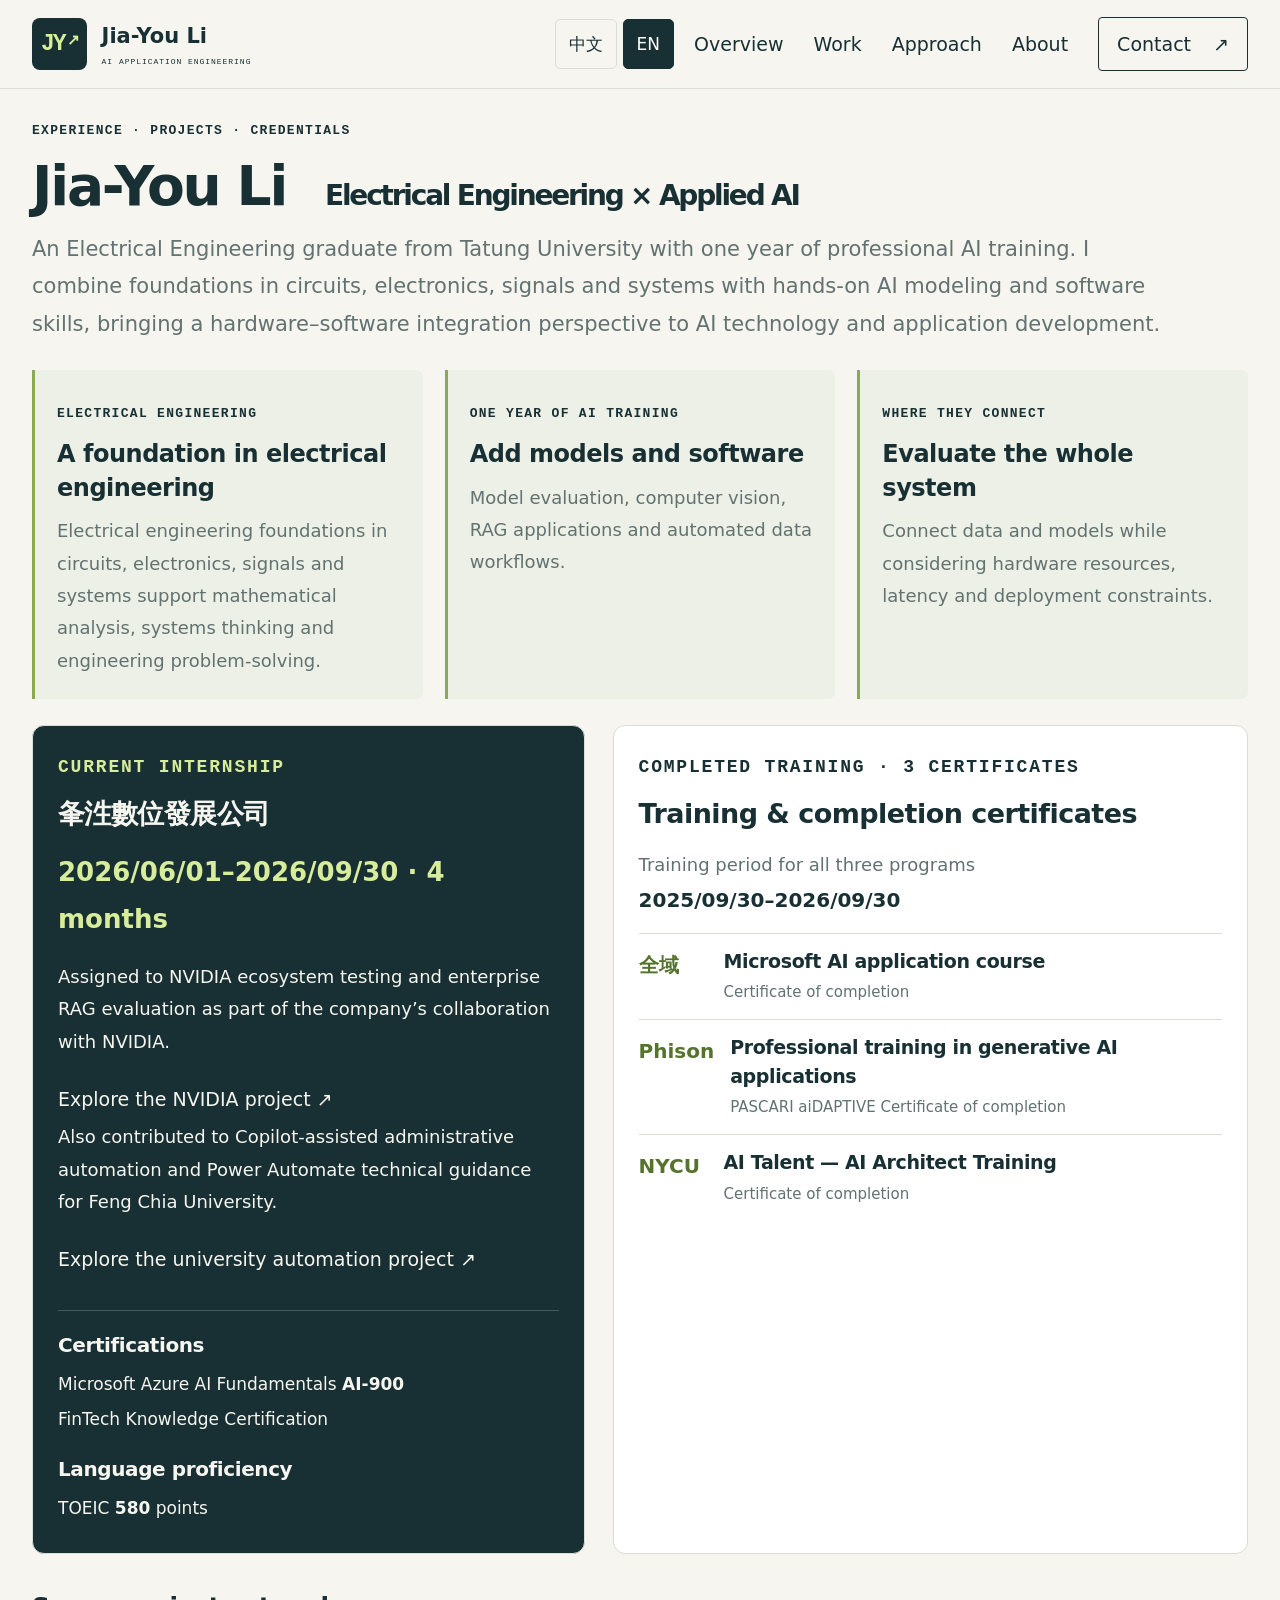
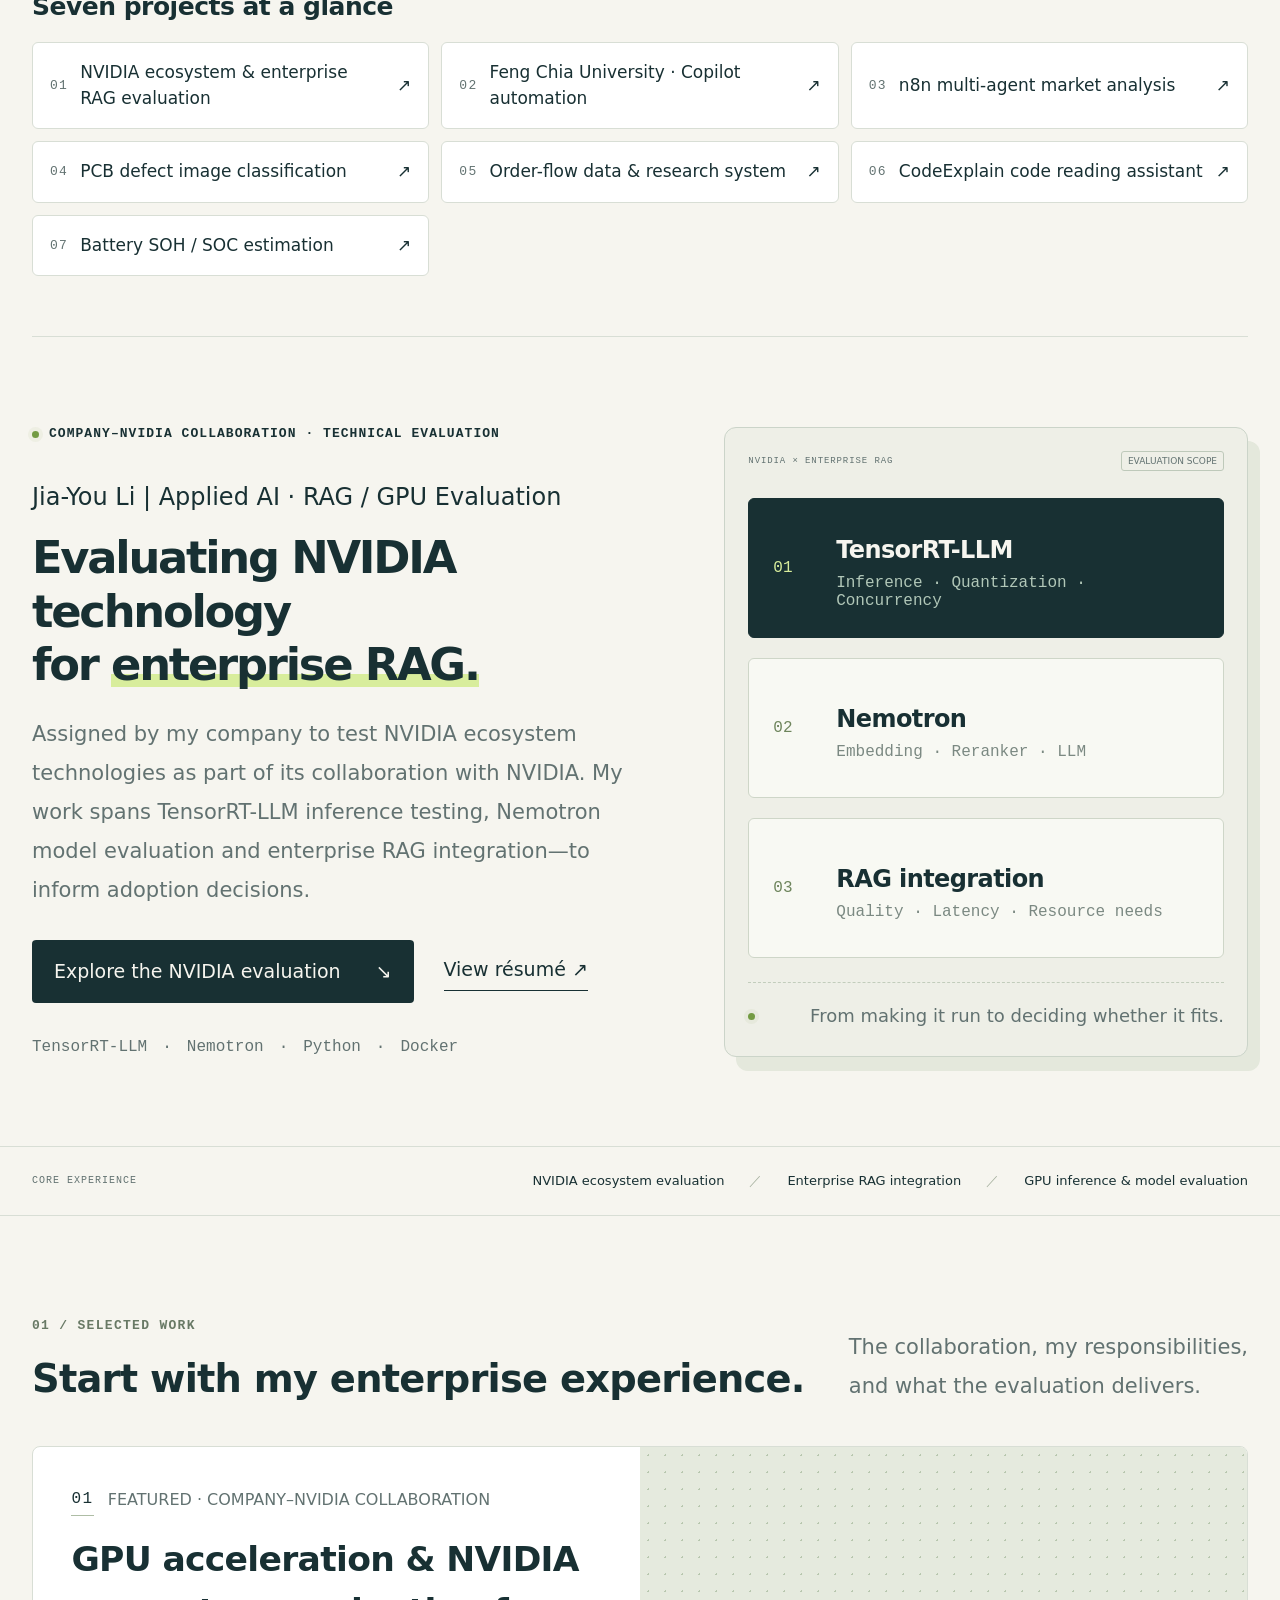
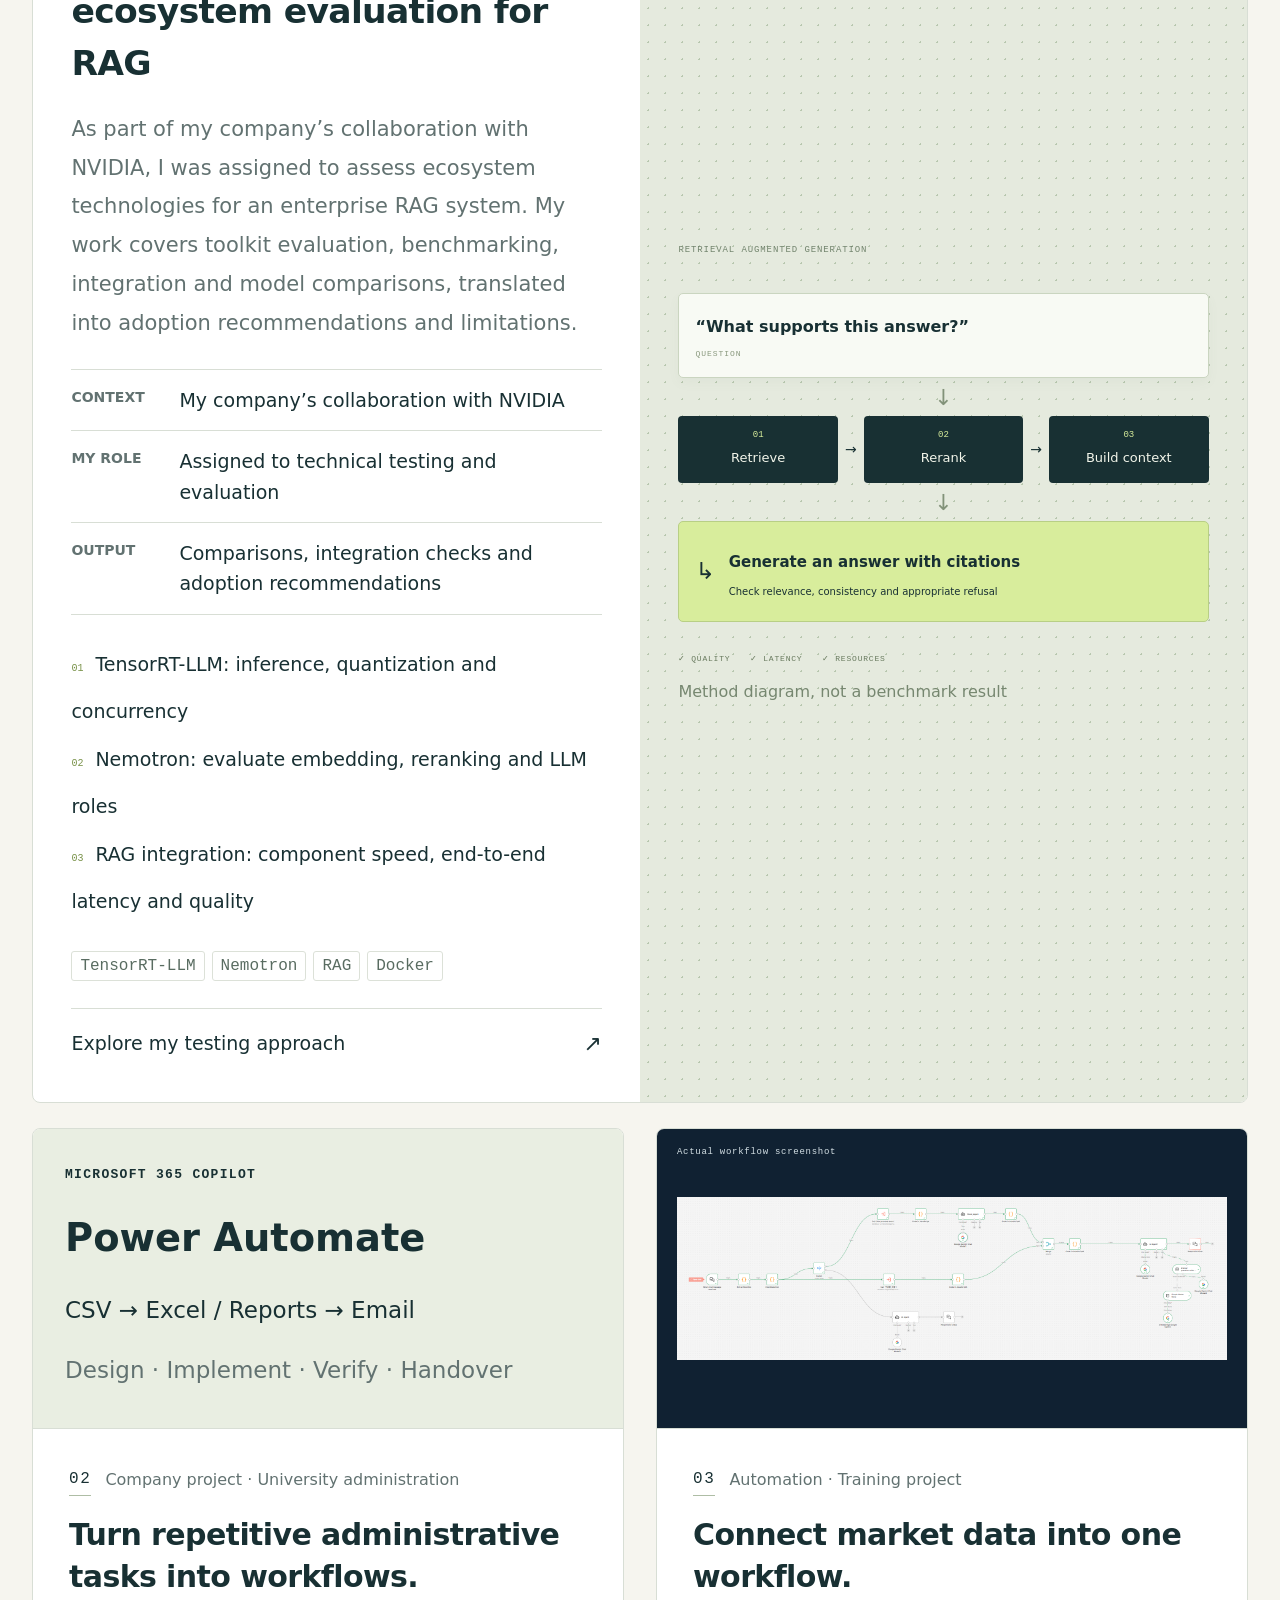
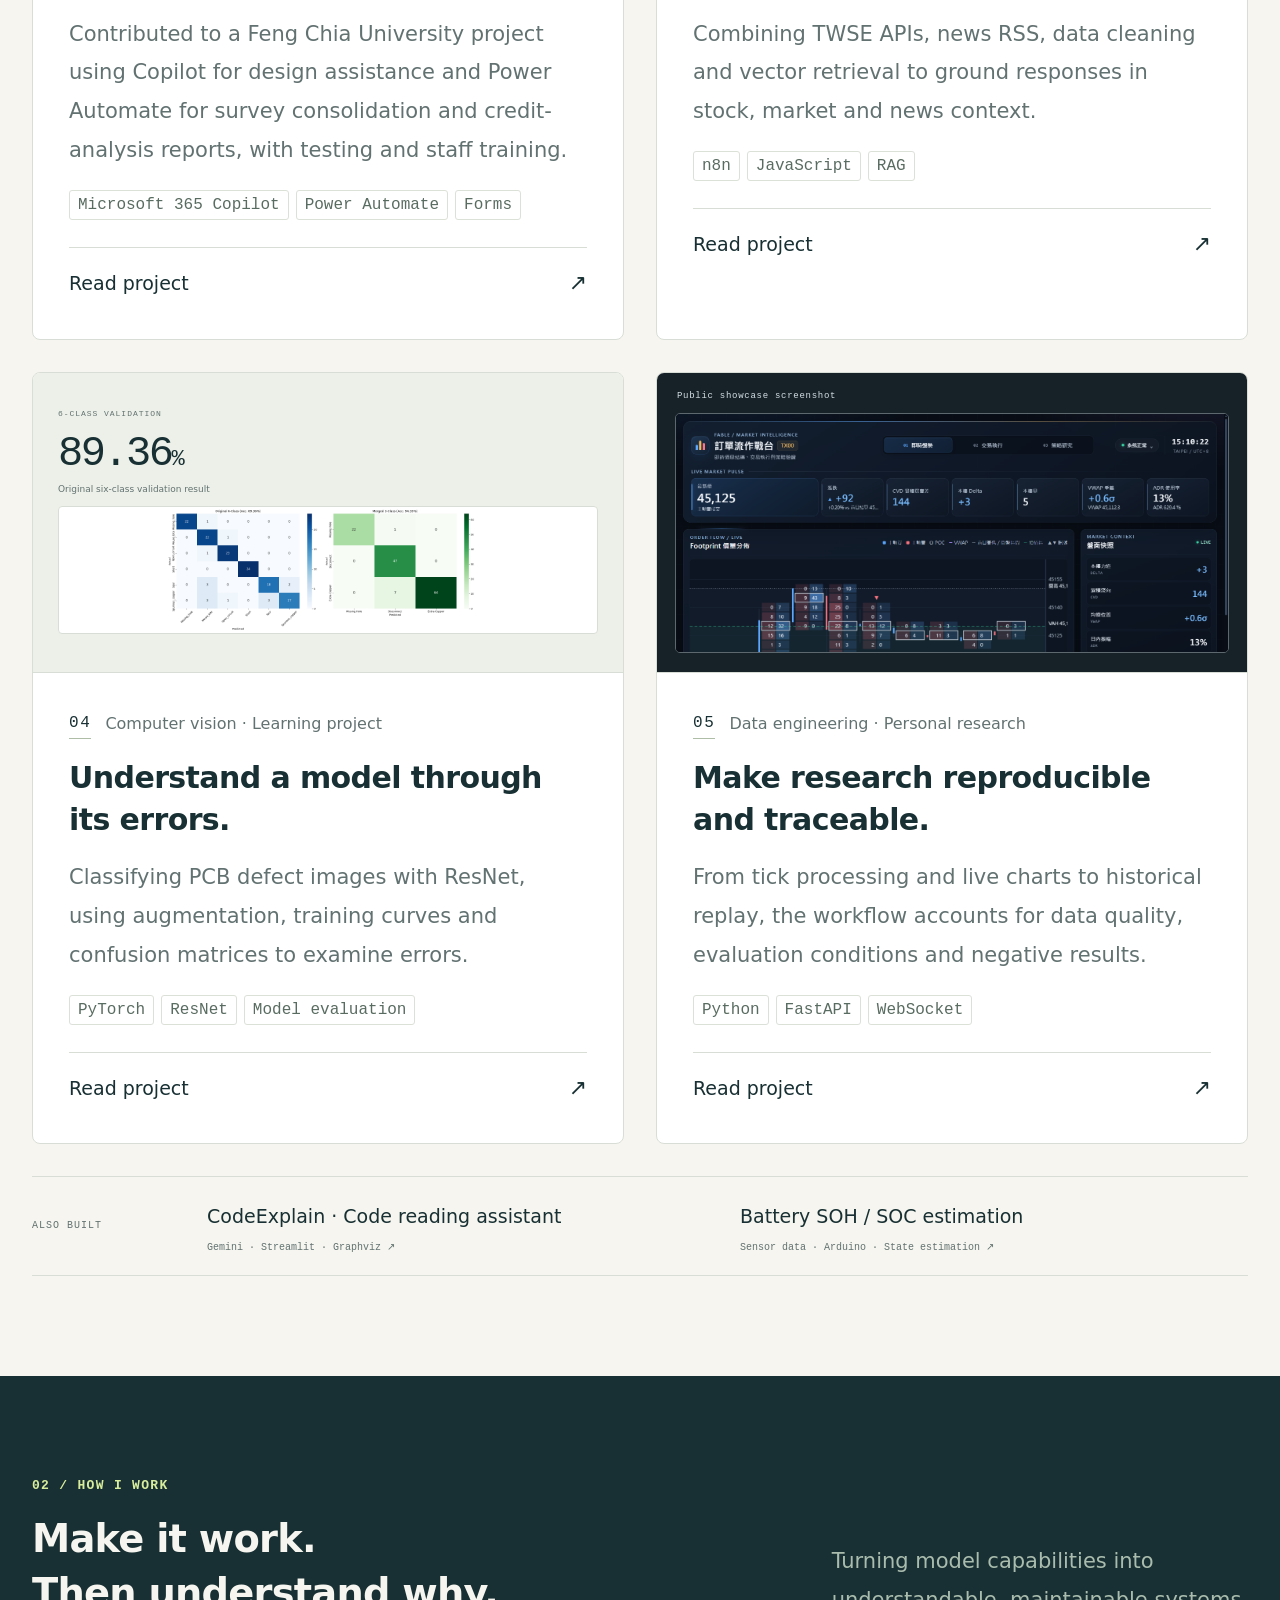
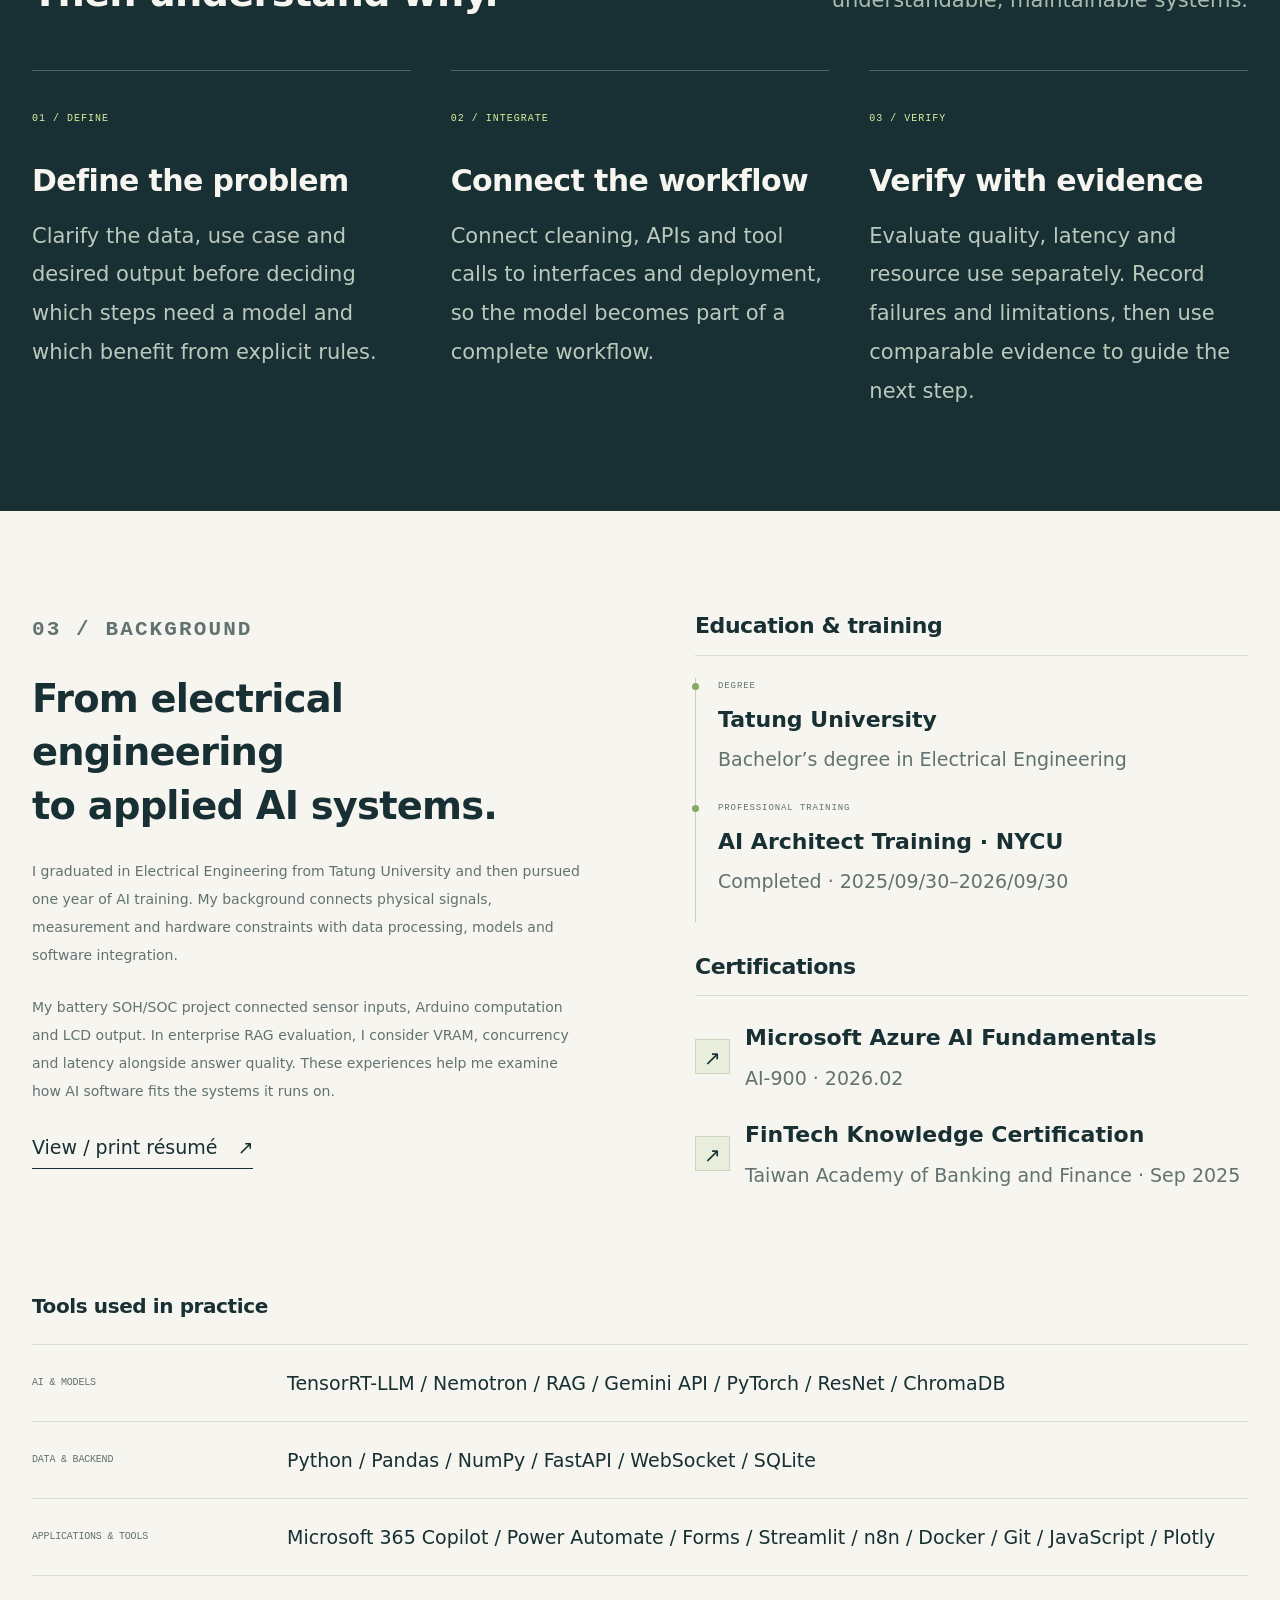
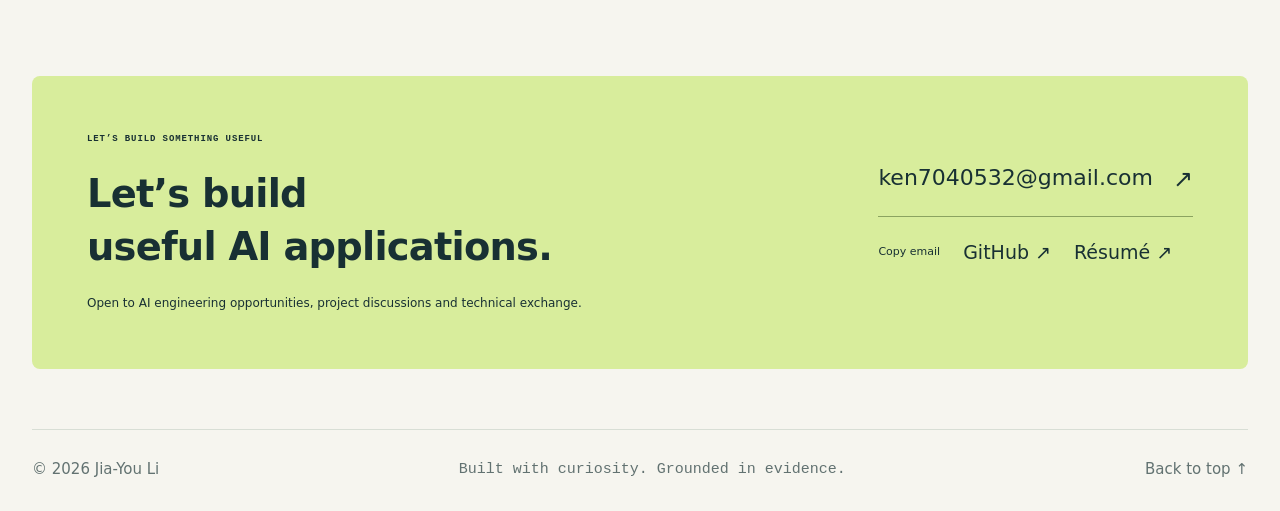
==== commit 35c187f9: "Add Feng Chia University Copilot workflow project" ====
--- a/en.html
+++ b/en.html
@@ -6,13 +6,13 @@
   <meta name="description" content="Jia-You Li | Enterprise RAG and NVIDIA ecosystem evaluation. Assigned to toolkit testing, GPU inference benchmarking, model comparison and integration in a company–NVIDIA collaboration.">
   <meta name="theme-color" content="#f6f5ef">
   <meta property="og:title" content="Jia-You Li | Enterprise RAG & NVIDIA Evaluation"><meta property="og:description" content="Jia-You Li | Enterprise RAG and NVIDIA ecosystem evaluation. Assigned to toolkit testing, GPU inference benchmarking, model comparison and integration in a company–NVIDIA collaboration."><meta property="og:type" content="website">
-  <link rel="icon" href="assets/favicon.svg" type="image/svg+xml"><link rel="stylesheet" href="style.css?v=ee-ai-1"><script src="projects-en.js?v=nvidia-focus-1" defer></script><script src="app.js?v=nvidia-focus-1" defer></script>
+  <link rel="icon" href="assets/favicon.svg" type="image/svg+xml"><link rel="stylesheet" href="style.css?v=copilot-1"><script src="projects-en.js?v=copilot-1" defer></script><script src="app.js?v=copilot-1" defer></script>
 <link rel="alternate" hreflang="zh-Hant" href="https://thebesttrader.github.io/"><link rel="alternate" hreflang="en" href="https://thebesttrader.github.io/en.html"></head>
 <body>
 <a class="skip" href="#main">Skip to content</a>
 <header class="site-header"><div class="nav-wrap"><a class="brand" href="#" aria-label="Jia-You Li home"><span class="brand-mark">JY<span>↗</span></span><span>Jia-You Li<span class="brand-sub">AI APPLICATION ENGINEERING</span></span></a><div class="language-switch" role="group" aria-label="語言 / Language"><a href="index.html" lang="zh-Hant">中文</a><a href="en.html" lang="en" aria-current="page">EN</a></div><button class="menu-toggle" aria-expanded="false" aria-controls="nav" aria-label="Open navigation">Menu <span>☰</span></button><nav id="nav" aria-label="Main navigation"><a href="#overview">Overview</a><a href="#work">Work</a><a href="#approach">Approach</a><a href="#about">About</a><a class="nav-contact" href="#contact">Contact <span aria-hidden="true">↗</span></a></nav></div></header>
 <main id="main">
-<section id="overview" class="overview container"><p class="eyebrow">EXPERIENCE · PROJECTS · CREDENTIALS</p><h1>Jia-You Li <span>Electrical Engineering × Applied AI</span></h1><p class="overview-intro">An Electrical Engineering graduate from Tatung University with one year of professional AI training. I combine foundations in circuits, electronics, signals and systems with hands-on AI modeling and software skills, bringing a hardware–software integration perspective to AI technology and application development.</p><div class="background-bridge" aria-label="Electrical engineering and AI background"><article><span class="eyebrow">ELECTRICAL ENGINEERING</span><h2>A foundation in electrical engineering</h2><p>Electrical engineering foundations in circuits, electronics, signals and systems support mathematical analysis, systems thinking and engineering problem-solving.</p></article><article><span class="eyebrow">ONE YEAR OF AI TRAINING</span><h2>Add models and software</h2><p>Model evaluation, computer vision, RAG applications and automated data workflows.</p></article><article><span class="eyebrow">WHERE THEY CONNECT</span><h2>Evaluate the whole system</h2><p>Connect data and models while considering hardware resources, latency and deployment constraints.</p></article></div><div class="overview-grid"><article class="overview-experience"><p class="eyebrow">CURRENT INTERNSHIP</p><h2>夆泩數位發展公司</h2><p class="intern-duration">2026/06/01–2026/09/30 · 4 months</p><p>Assigned to NVIDIA ecosystem testing and enterprise RAG evaluation as part of the company’s collaboration with NVIDIA.</p><a class="text-link" href="#nvidia-case">Explore the NVIDIA project ↗</a><div class="overview-cert"><h3>Certifications</h3><p>Microsoft Azure AI Fundamentals <strong>AI-900</strong></p><p>FinTech Knowledge Certification</p><h3 style="margin-top:20px">Language proficiency</h3><p>TOEIC <strong>580</strong> points</p></div></article><article class="overview-training"><p class="eyebrow">COMPLETED TRAINING · 3 CERTIFICATES</p><h2>Training & completion certificates</h2><p class="training-period">Training period for all three programs<br><strong>2025/09/30–2026/09/30</strong></p><ul class="training-list"><li><span class="training-provider">全域</span><div><h3>Microsoft AI application course</h3><p>Certificate of completion</p></div></li><li><span class="training-provider">Phison</span><div><h3>Professional training in generative AI applications</h3><p>PASCARI aiDAPTIVE Certificate of completion</p></div></li><li><span class="training-provider">NYCU</span><div><h3>AI Talent — AI Architect Training</h3><p>Certificate of completion</p></div></li></ul></article></div><div class="overview-projects"><h2>Six projects at a glance</h2><div class="project-index"><button data-project="rag"><span class="mono">01</span>NVIDIA ecosystem & enterprise RAG evaluation<span aria-hidden="true">↗</span></button><button data-project="n8n"><span class="mono">02</span>n8n multi-agent market analysis<span aria-hidden="true">↗</span></button><button data-project="pcb"><span class="mono">03</span>PCB defect image classification<span aria-hidden="true">↗</span></button><button data-project="quant"><span class="mono">04</span>Order-flow data & research system<span aria-hidden="true">↗</span></button><button data-project="code"><span class="mono">05</span>CodeExplain code reading assistant<span aria-hidden="true">↗</span></button><button data-project="battery"><span class="mono">06</span>Battery SOH / SOC estimation<span aria-hidden="true">↗</span></button></div></div></section>
+<section id="overview" class="overview container"><p class="eyebrow">EXPERIENCE · PROJECTS · CREDENTIALS</p><h1>Jia-You Li <span>Electrical Engineering × Applied AI</span></h1><p class="overview-intro">An Electrical Engineering graduate from Tatung University with one year of professional AI training. I combine foundations in circuits, electronics, signals and systems with hands-on AI modeling and software skills, bringing a hardware–software integration perspective to AI technology and application development.</p><div class="background-bridge" aria-label="Electrical engineering and AI background"><article><span class="eyebrow">ELECTRICAL ENGINEERING</span><h2>A foundation in electrical engineering</h2><p>Electrical engineering foundations in circuits, electronics, signals and systems support mathematical analysis, systems thinking and engineering problem-solving.</p></article><article><span class="eyebrow">ONE YEAR OF AI TRAINING</span><h2>Add models and software</h2><p>Model evaluation, computer vision, RAG applications and automated data workflows.</p></article><article><span class="eyebrow">WHERE THEY CONNECT</span><h2>Evaluate the whole system</h2><p>Connect data and models while considering hardware resources, latency and deployment constraints.</p></article></div><div class="overview-grid"><article class="overview-experience"><p class="eyebrow">CURRENT INTERNSHIP</p><h2>夆泩數位發展公司</h2><p class="intern-duration">2026/06/01–2026/09/30 · 4 months</p><p>Assigned to NVIDIA ecosystem testing and enterprise RAG evaluation as part of the company’s collaboration with NVIDIA.</p><a class="text-link" href="#nvidia-case">Explore the NVIDIA project ↗</a><p>Also contributed to Copilot-assisted administrative automation and Power Automate technical guidance for Feng Chia University.</p><a class="text-link" href="#copilot-case">Explore the university automation project ↗</a><div class="overview-cert"><h3>Certifications</h3><p>Microsoft Azure AI Fundamentals <strong>AI-900</strong></p><p>FinTech Knowledge Certification</p><h3 style="margin-top:20px">Language proficiency</h3><p>TOEIC <strong>580</strong> points</p></div></article><article class="overview-training"><p class="eyebrow">COMPLETED TRAINING · 3 CERTIFICATES</p><h2>Training & completion certificates</h2><p class="training-period">Training period for all three programs<br><strong>2025/09/30–2026/09/30</strong></p><ul class="training-list"><li><span class="training-provider">全域</span><div><h3>Microsoft AI application course</h3><p>Certificate of completion</p></div></li><li><span class="training-provider">Phison</span><div><h3>Professional training in generative AI applications</h3><p>PASCARI aiDAPTIVE Certificate of completion</p></div></li><li><span class="training-provider">NYCU</span><div><h3>AI Talent — AI Architect Training</h3><p>Certificate of completion</p></div></li></ul></article></div><div class="overview-projects"><h2>Seven projects at a glance</h2><div class="project-index"><button data-project="rag"><span class="mono">01</span>NVIDIA ecosystem & enterprise RAG evaluation<span aria-hidden="true">↗</span></button><button data-project="copilot"><span class="mono">02</span>Feng Chia University · Copilot automation<span aria-hidden="true">↗</span></button><button data-project="n8n"><span class="mono">03</span>n8n multi-agent market analysis<span aria-hidden="true">↗</span></button><button data-project="pcb"><span class="mono">04</span>PCB defect image classification<span aria-hidden="true">↗</span></button><button data-project="quant"><span class="mono">05</span>Order-flow data & research system<span aria-hidden="true">↗</span></button><button data-project="code"><span class="mono">06</span>CodeExplain code reading assistant<span aria-hidden="true">↗</span></button><button data-project="battery"><span class="mono">07</span>Battery SOH / SOC estimation<span aria-hidden="true">↗</span></button></div></div></section>
 
 <section class="hero container" aria-labelledby="hero-title"><div class="hero-copy"><div class="eyebrow"><span class="status-dot"></span>COMPANY–NVIDIA COLLABORATION · TECHNICAL EVALUATION</div><p class="hello">Jia-You Li | Applied AI · RAG / GPU Evaluation</p><h2 id="hero-title">Evaluating NVIDIA technology<br>for <span class="highlight">enterprise RAG.</span></h2><p class="hero-intro">Assigned by my company to test NVIDIA ecosystem technologies as part of its collaboration with NVIDIA. My work spans TensorRT-LLM inference testing, Nemotron model evaluation and enterprise RAG integration—to inform adoption decisions.</p><div class="hero-actions"><a class="button primary" href="#nvidia-case">Explore the NVIDIA evaluation <span aria-hidden="true">↘</span></a><a class="text-link" href="resume-en.html" target="_blank" rel="noopener">View résumé ↗</a></div><div class="hero-tags"><span>TensorRT-LLM</span><span>Nemotron</span><span>Python</span><span>Docker</span></div></div><div class="hero-visual" aria-label="NVIDIA and enterprise RAG evaluation scope"><div class="visual-top"><span class="mono">NVIDIA × ENTERPRISE RAG</span><span class="diagram-label">EVALUATION SCOPE</span></div><div class="pipeline"><div class="pipeline-row active"><span class="node-icon">01</span><div><strong>TensorRT-LLM</strong><p>Inference · Quantization · Concurrency</p></div></div><div class="pipeline-row"><span class="node-icon">02</span><div><strong>Nemotron</strong><p>Embedding · Reranker · LLM</p></div></div><div class="pipeline-row"><span class="node-icon">03</span><div><strong>RAG integration</strong><p>Quality · Latency · Resource needs</p></div></div></div><div class="visual-bottom"><span class="status-dot"></span><span>From making it run to deciding whether it fits.</span></div></div>
 </section>
@@ -20,16 +20,17 @@
 <section id="work" class="section container"><div class="section-heading"><div><p class="eyebrow">01 / SELECTED WORK</p><h2>Start with my enterprise experience.</h2></div><p class="section-note">The collaboration, my responsibilities,<br>and what the evaluation delivers.</p></div>
 <article id="nvidia-case" class="feature-project"><div class="feature-copy"><div class="project-kicker"><span class="mono">01</span><span>FEATURED · COMPANY–NVIDIA COLLABORATION</span></div><h3>GPU acceleration & NVIDIA<br>ecosystem evaluation for RAG</h3><p>As part of my company’s collaboration with NVIDIA, I was assigned to assess ecosystem technologies for an enterprise RAG system. My work covers toolkit evaluation, benchmarking, integration and model comparisons, translated into adoption recommendations and limitations.</p><dl class="experience-summary"><div><dt>CONTEXT</dt><dd>My company’s collaboration with NVIDIA</dd></div><div><dt>MY ROLE</dt><dd>Assigned to technical testing and evaluation</dd></div><div><dt>OUTPUT</dt><dd>Comparisons, integration checks and adoption recommendations</dd></div></dl><ul class="feature-points"><li><span>01</span>TensorRT-LLM: inference, quantization and concurrency</li><li><span>02</span>Nemotron: evaluate embedding, reranking and LLM roles</li><li><span>03</span>RAG integration: component speed, end-to-end latency and quality</li></ul><div class="tags"><span>TensorRT-LLM</span><span>Nemotron</span><span>RAG</span><span>Docker</span></div><button class="project-link" data-project="rag">Explore my testing approach <span aria-hidden="true">↗</span></button></div><div class="rag-visual"><div class="mono small">RETRIEVAL AUGMENTED GENERATION</div><div class="rag-question">“What supports this answer?”<span>QUESTION</span></div><div class="rag-connect" aria-hidden="true">↓</div><div class="rag-stages"><span><b>01</b>Retrieve</span><i>→</i><span><b>02</b>Rerank</span><i>→</i><span><b>03</b>Build context</span></div><div class="rag-connect" aria-hidden="true">↓</div><div class="answer-card"><span class="answer-mark">↳</span><div><strong>Generate an answer with citations</strong><p>Check relevance, consistency and appropriate refusal</p></div></div><div class="rag-foot"><span>QUALITY</span><span>LATENCY</span><span>RESOURCES</span></div><p class="diagram-caption">Method diagram, not a benchmark result</p></div></article>
 <div class="project-grid">
+<article id="copilot-case" class="project-card"><div class="copilot-visual"><p class="eyebrow">MICROSOFT 365 COPILOT</p><strong>Power Automate</strong><p>CSV → Excel / Reports → Email</p><p class="copilot-caption">Design · Implement · Verify · Handover</p></div><div class="card-body"><div class="project-kicker"><span class="mono">02</span><span>Company project · University administration</span></div><h3>Turn repetitive administrative tasks into workflows.</h3><p>Contributed to a Feng Chia University project using Copilot for design assistance and Power Automate for survey consolidation and credit-analysis reports, with testing and staff training.</p><div class="tags"><span>Microsoft 365 Copilot</span><span>Power Automate</span><span>Forms</span></div><button class="project-link" data-project="copilot">Read project <span aria-hidden="true">↗</span></button></div></article>
 
-<article class="project-card"><div class="card-visual workflow-visual"><span class="visual-chip">Actual workflow screenshot</span><img src="assets/n8n-workflow.png" alt="n8n market analysis workflow with data processing and agent nodes" loading="lazy" width="1400" height="560"></div><div class="card-body"><div class="project-kicker"><span class="mono">02</span><span>Automation · Training project</span></div><h3>Connect market data into one workflow.</h3><p>Combining TWSE APIs, news RSS, data cleaning and vector retrieval to ground responses in stock, market and news context.</p><div class="tags"><span>n8n</span><span>JavaScript</span><span>RAG</span></div><button class="project-link" data-project="n8n">Read project <span aria-hidden="true">↗</span></button></div></article>
-<article class="project-card"><div class="card-visual pcb-visual"><div class="pcb-metric"><span>6-CLASS VALIDATION</span><strong>89.36<span>%</span></strong><p>Original six-class validation result</p></div><img src="assets/pcb-results.png" alt="PCB confusion matrices: six-class validation accuracy 89.36%, merged three-class accuracy 94.33%" loading="lazy" width="1800" height="700"></div><div class="card-body"><div class="project-kicker"><span class="mono">03</span><span>Computer vision · Learning project</span></div><h3>Understand a model through its errors.</h3><p>Classifying PCB defect images with ResNet, using augmentation, training curves and confusion matrices to examine errors.</p><div class="tags"><span>PyTorch</span><span>ResNet</span><span>Model evaluation</span></div><button class="project-link" data-project="pcb">Read project <span aria-hidden="true">↗</span></button></div></article>
-<article class="project-card"><div class="card-visual orderflow-visual"><span class="visual-chip dark">Public showcase screenshot</span><img src="assets/orderflow-dashboard.png" alt="Order-flow research dashboard with price-volume distributions and market indicators" loading="lazy" width="1400" height="800"></div><div class="card-body"><div class="project-kicker"><span class="mono">04</span><span>Data engineering · Personal research</span></div><h3>Make research reproducible and traceable.</h3><p>From tick processing and live charts to historical replay, the workflow accounts for data quality, evaluation conditions and negative results.</p><div class="tags"><span>Python</span><span>FastAPI</span><span>WebSocket</span></div><button class="project-link" data-project="quant">Read project <span aria-hidden="true">↗</span></button></div></article>
+<article class="project-card"><div class="card-visual workflow-visual"><span class="visual-chip">Actual workflow screenshot</span><img src="assets/n8n-workflow.png" alt="n8n market analysis workflow with data processing and agent nodes" loading="lazy" width="1400" height="560"></div><div class="card-body"><div class="project-kicker"><span class="mono">03</span><span>Automation · Training project</span></div><h3>Connect market data into one workflow.</h3><p>Combining TWSE APIs, news RSS, data cleaning and vector retrieval to ground responses in stock, market and news context.</p><div class="tags"><span>n8n</span><span>JavaScript</span><span>RAG</span></div><button class="project-link" data-project="n8n">Read project <span aria-hidden="true">↗</span></button></div></article>
+<article class="project-card"><div class="card-visual pcb-visual"><div class="pcb-metric"><span>6-CLASS VALIDATION</span><strong>89.36<span>%</span></strong><p>Original six-class validation result</p></div><img src="assets/pcb-results.png" alt="PCB confusion matrices: six-class validation accuracy 89.36%, merged three-class accuracy 94.33%" loading="lazy" width="1800" height="700"></div><div class="card-body"><div class="project-kicker"><span class="mono">04</span><span>Computer vision · Learning project</span></div><h3>Understand a model through its errors.</h3><p>Classifying PCB defect images with ResNet, using augmentation, training curves and confusion matrices to examine errors.</p><div class="tags"><span>PyTorch</span><span>ResNet</span><span>Model evaluation</span></div><button class="project-link" data-project="pcb">Read project <span aria-hidden="true">↗</span></button></div></article>
+<article class="project-card"><div class="card-visual orderflow-visual"><span class="visual-chip dark">Public showcase screenshot</span><img src="assets/orderflow-dashboard.png" alt="Order-flow research dashboard with price-volume distributions and market indicators" loading="lazy" width="1400" height="800"></div><div class="card-body"><div class="project-kicker"><span class="mono">05</span><span>Data engineering · Personal research</span></div><h3>Make research reproducible and traceable.</h3><p>From tick processing and live charts to historical replay, the workflow accounts for data quality, evaluation conditions and negative results.</p><div class="tags"><span>Python</span><span>FastAPI</span><span>WebSocket</span></div><button class="project-link" data-project="quant">Read project <span aria-hidden="true">↗</span></button></div></article>
 </div>
 <div class="more-work"><p class="mono">ALSO BUILT</p><button data-project="code">CodeExplain · Code reading assistant <span>Gemini · Streamlit · Graphviz ↗</span></button><button data-project="battery">Battery SOH / SOC estimation <span>Sensor data · Arduino · State estimation ↗</span></button></div>
 </section>
 <section id="approach" class="approach section"><div class="container"><div class="section-heading"><div><p class="eyebrow">02 / HOW I WORK</p><h2>Make it work.<br>Then understand why.</h2></div><p class="section-note">Turning model capabilities into<br>understandable, maintainable systems.</p></div><div class="principles"><article><span class="principle-num">01 / DEFINE</span><h3>Define the problem</h3><p>Clarify the data, use case and desired output before deciding which steps need a model and which benefit from explicit rules.</p></article><article><span class="principle-num">02 / INTEGRATE</span><h3>Connect the workflow</h3><p>Connect cleaning, APIs and tool calls to interfaces and deployment, so the model becomes part of a complete workflow.</p></article><article><span class="principle-num">03 / VERIFY</span><h3>Verify with evidence</h3><p>Evaluate quality, latency and resource use separately. Record failures and limitations, then use comparable evidence to guide the next step.</p></article></div></div></section>
 <section id="about" class="section container about-section"><div class="about-copy"><p class="eyebrow">03 / BACKGROUND</p><h2>From electrical engineering<br>to applied AI systems.</h2><p>I graduated in Electrical Engineering from Tatung University and then pursued one year of AI training. My background connects physical signals, measurement and hardware constraints with data processing, models and software integration.</p><p>My battery SOH/SOC project connected sensor inputs, Arduino computation and LCD output. In enterprise RAG evaluation, I consider VRAM, concurrency and latency alongside answer quality. These experiences help me examine how AI software fits the systems it runs on.</p><a class="text-link" href="resume-en.html" target="_blank" rel="noopener">View / print résumé <span aria-hidden="true">↗</span></a></div><div class="background"><div class="background-block"><h3>Education & training</h3><div class="timeline-item"><span class="small mono">DEGREE</span><strong>Tatung University</strong><p>Bachelor’s degree in Electrical Engineering</p></div><div class="timeline-item"><span class="small mono">PROFESSIONAL TRAINING</span><strong>AI Architect Training · NYCU</strong><p>Completed · 2025/09/30–2026/09/30</p></div></div><div class="background-block"><h3>Certifications</h3><div class="certificate"><span class="cert-icon">↗</span><div><strong>Microsoft Azure AI Fundamentals</strong><p>AI-900 · 2026.02</p></div></div><div class="certificate"><span class="cert-icon">↗</span><div><strong>FinTech Knowledge Certification</strong><p>Taiwan Academy of Banking and Finance · Sep 2025</p></div></div></div></div></section>
-<section class="skills-section container" aria-labelledby="skills-title"><h2 id="skills-title">Tools used in practice</h2><div class="skill-row"><h3>AI & MODELS</h3><p>TensorRT-LLM / Nemotron / RAG / Gemini API / PyTorch / ResNet / ChromaDB</p></div><div class="skill-row"><h3>DATA & BACKEND</h3><p>Python / Pandas / NumPy / FastAPI / WebSocket / SQLite</p></div><div class="skill-row"><h3>APPLICATIONS & TOOLS</h3><p>Streamlit / n8n / Docker / Git / JavaScript / Plotly</p></div></section>
+<section class="skills-section container" aria-labelledby="skills-title"><h2 id="skills-title">Tools used in practice</h2><div class="skill-row"><h3>AI & MODELS</h3><p>TensorRT-LLM / Nemotron / RAG / Gemini API / PyTorch / ResNet / ChromaDB</p></div><div class="skill-row"><h3>DATA & BACKEND</h3><p>Python / Pandas / NumPy / FastAPI / WebSocket / SQLite</p></div><div class="skill-row"><h3>APPLICATIONS & TOOLS</h3><p>Microsoft 365 Copilot / Power Automate / Forms / Streamlit / n8n / Docker / Git / JavaScript / Plotly</p></div></section>
 <section id="contact" class="contact-section container"><div><p class="eyebrow">LET’S BUILD SOMETHING USEFUL</p><h2>Let’s build<br>useful AI applications.</h2><p>Open to AI engineering opportunities, project discussions and technical exchange.</p></div><div class="contact-actions"><a class="email-link" href="mailto:ken7040532@gmail.com">ken7040532@gmail.com <span aria-hidden="true">↗</span></a><div class="contact-secondary"><button id="copy-email">Copy email</button><a href="https://github.com/TheBestTrader" target="_blank" rel="noopener noreferrer">GitHub ↗</a><a href="resume-en.html" target="_blank" rel="noopener">Résumé ↗</a></div><span id="copy-status" class="copy-status" role="status" aria-live="polite"></span></div></section>
 </main>
 <footer class="container footer"><span>© 2026 Jia-You Li</span><span>Built with curiosity. Grounded in evidence.</span><a href="#">Back to top ↑</a></footer>
--- a/style.css
+++ b/style.css
@@ -57,3 +57,6 @@
 @media(min-width:761px){.overview{padding-top:32px}.overview>h1{margin:12px 0;font-size:48px}.overview>h1 span{display:inline-block;margin:0 0 0 22px;font-size:28px}.overview-intro{margin-bottom:22px}.overview-grid>article{padding:25px}.training-list li{padding:13px 0}.overview-grid h2{font-size:27px}}
 
 .background-bridge{display:grid;grid-template-columns:repeat(3,minmax(0,1fr));gap:22px;margin:26px 0}.background-bridge article{padding:22px;border-left:3px solid #89a952;background:#edf0e6;border-radius:0 7px 7px 0}.background-bridge h2{font-size:24px;margin:10px 0}.background-bridge p{font-size:18px;line-height:1.8;color:var(--muted)}.overview-intro{max-width:85ch}@media(max-width:760px){.background-bridge{grid-template-columns:1fr;gap:12px}.background-bridge article{padding:18px}.background-bridge h2{font-size:23px}}
+
+/* Public text illustration: no client screenshots or records. */
+.copilot-visual{min-height:300px;display:flex;flex-direction:column;justify-content:center;gap:18px;padding:32px;background:#e9eee2;border-bottom:1px solid var(--line);overflow-wrap:anywhere}.copilot-visual strong{font-size:clamp(28px,3vw,44px)}.copilot-visual>p:not(.eyebrow){font-size:clamp(18px,1.8vw,25px)}.copilot-visual .copilot-caption{color:var(--muted)}
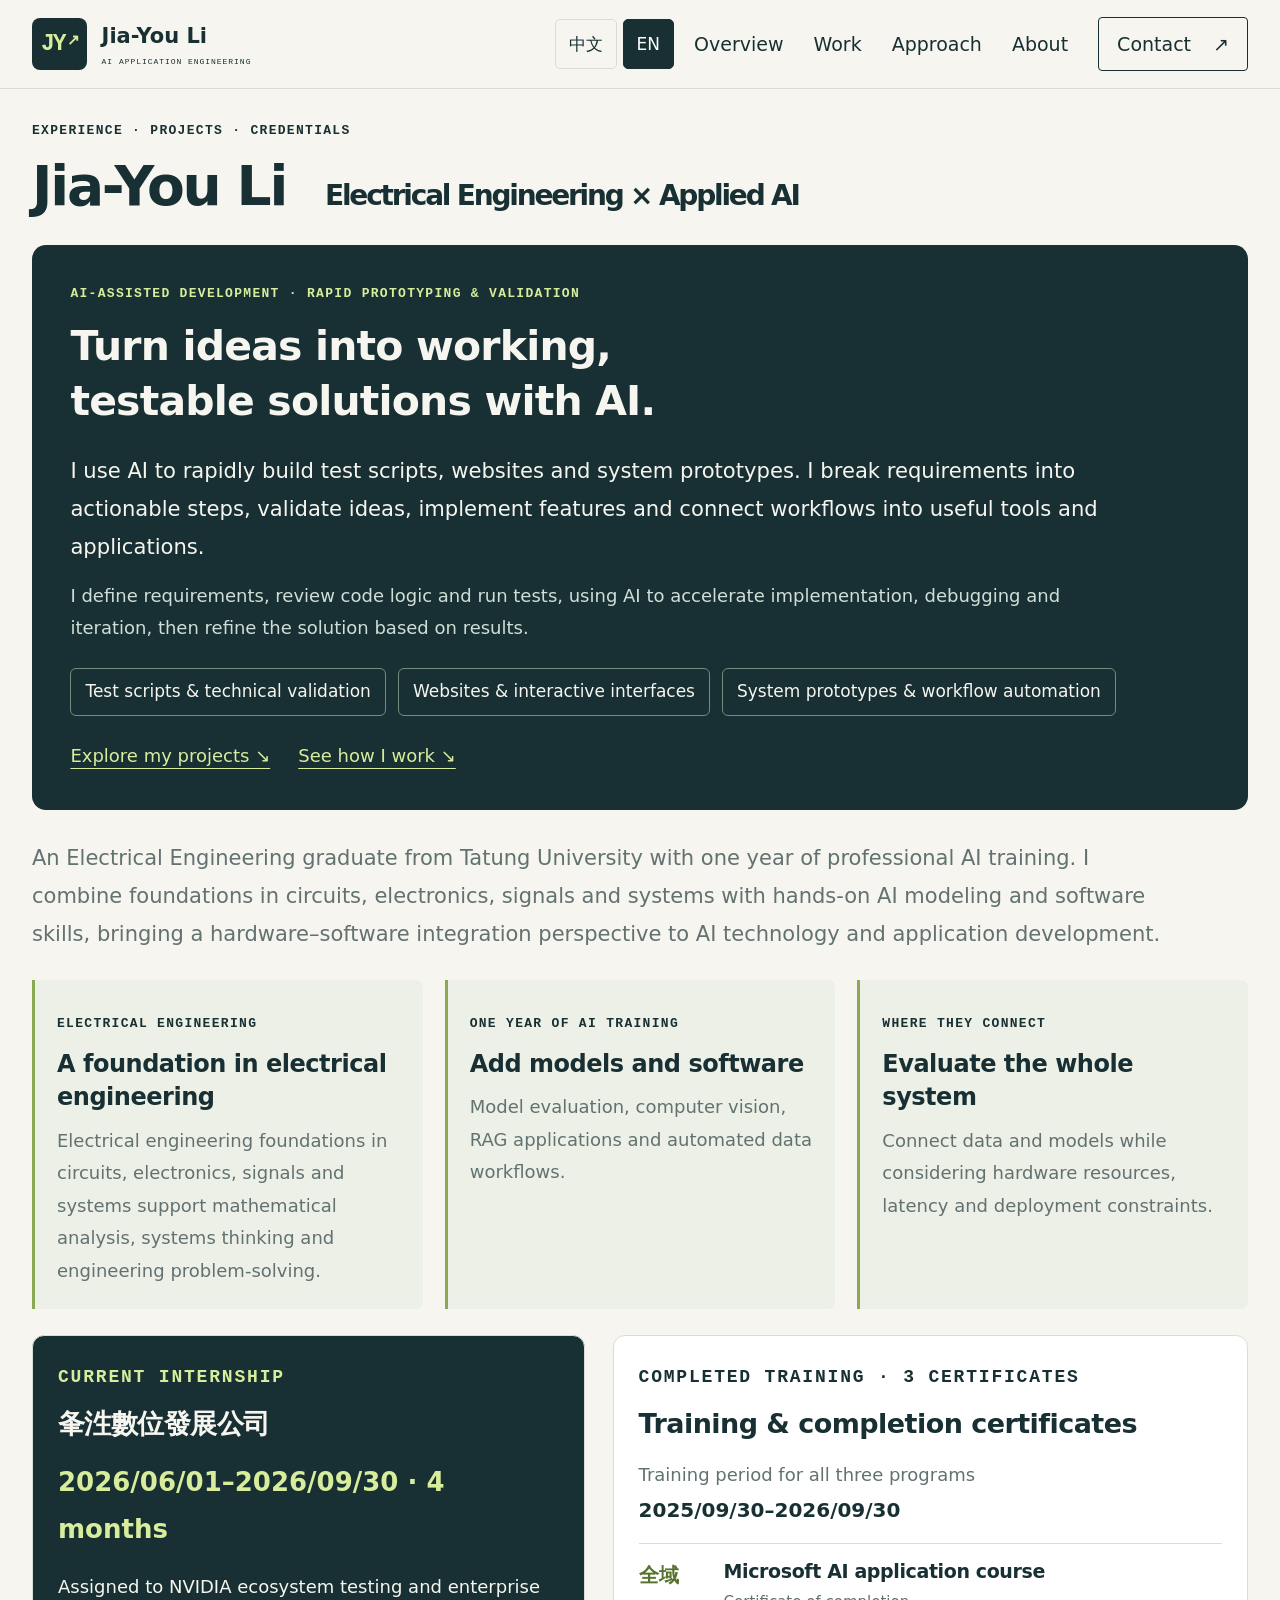
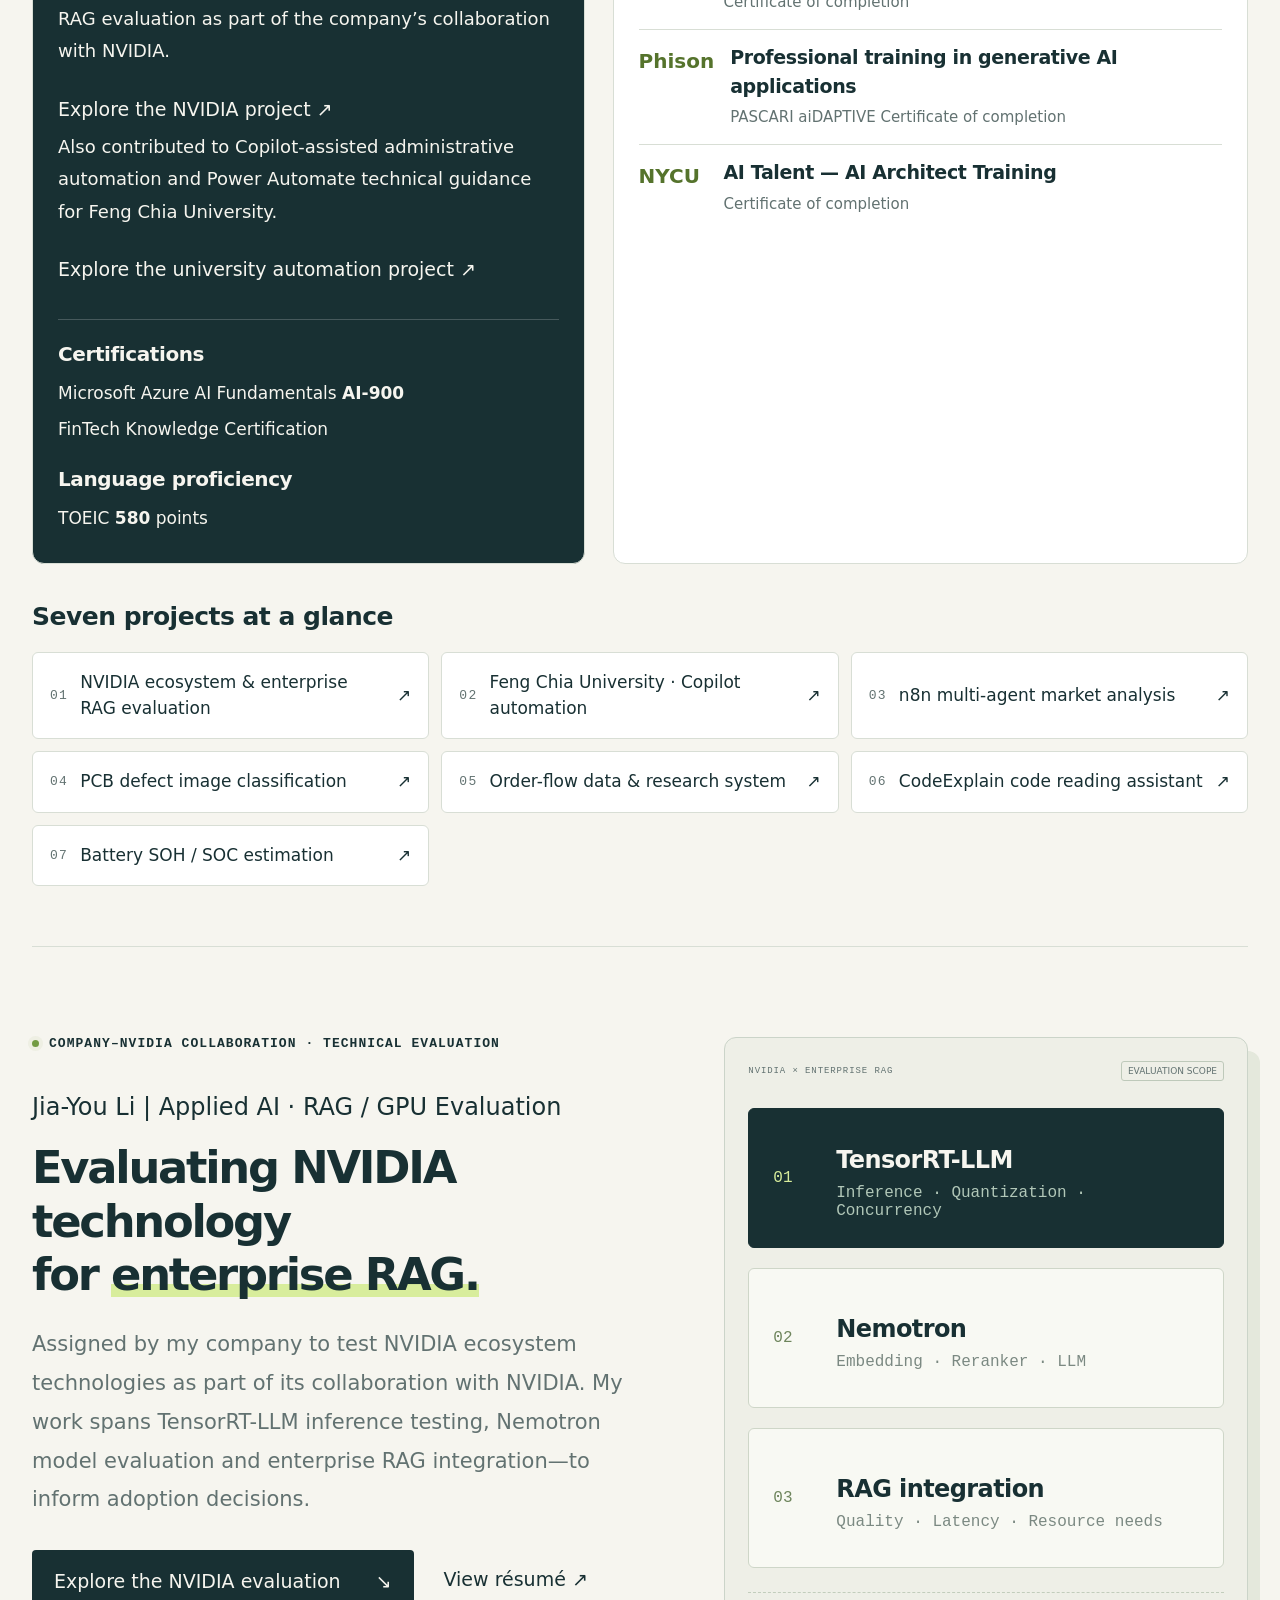
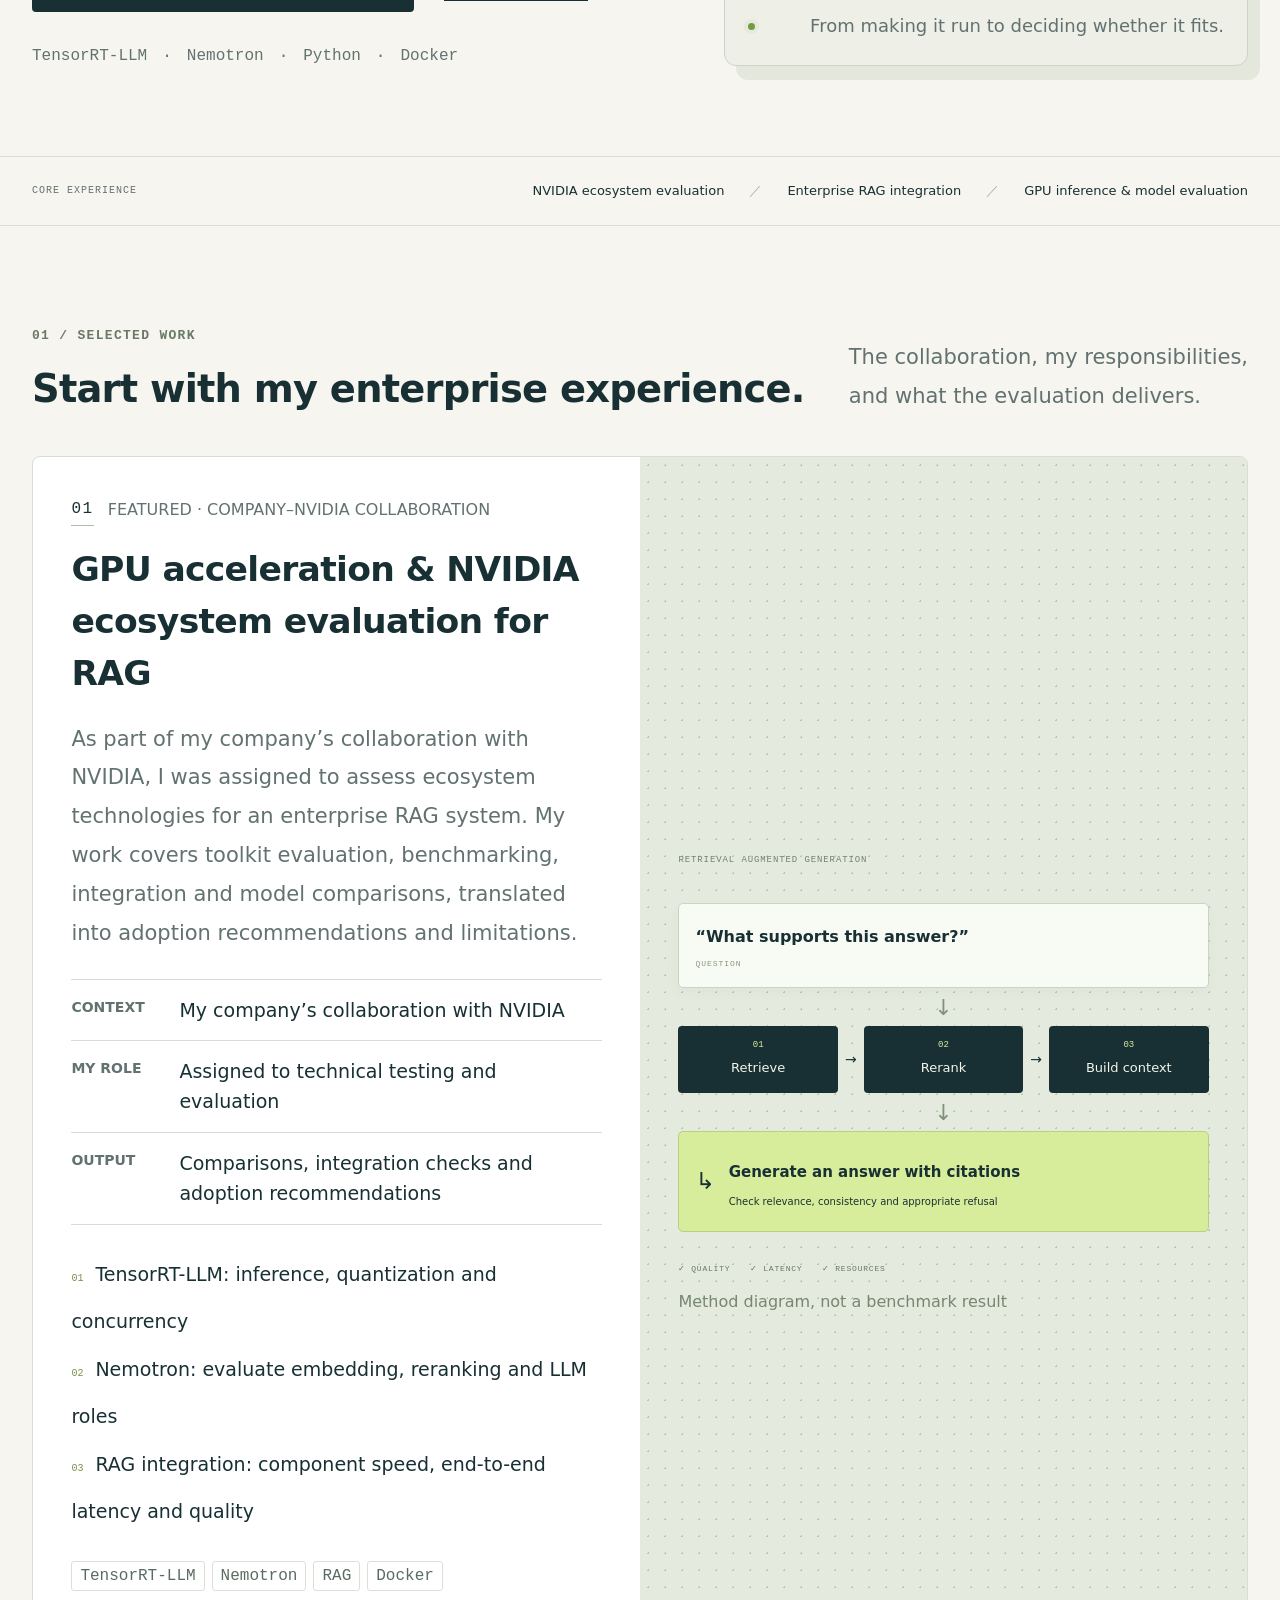
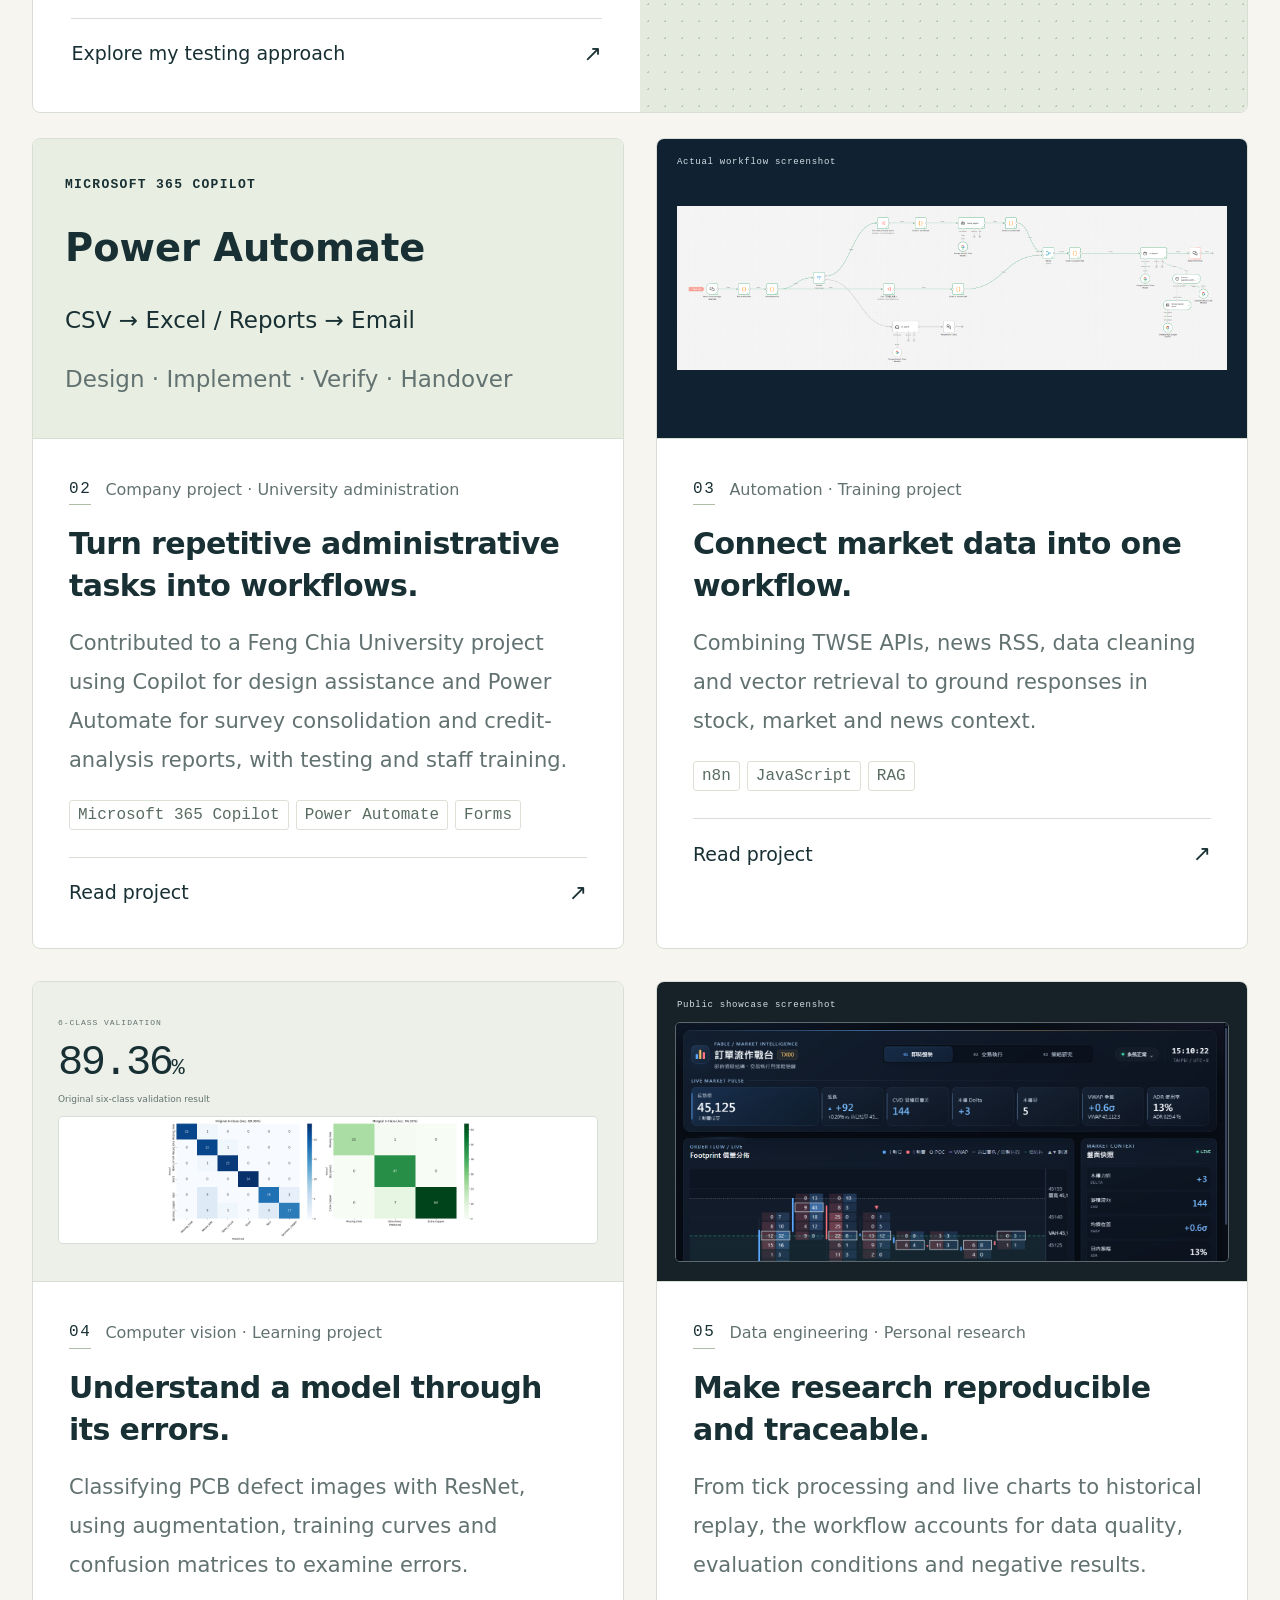
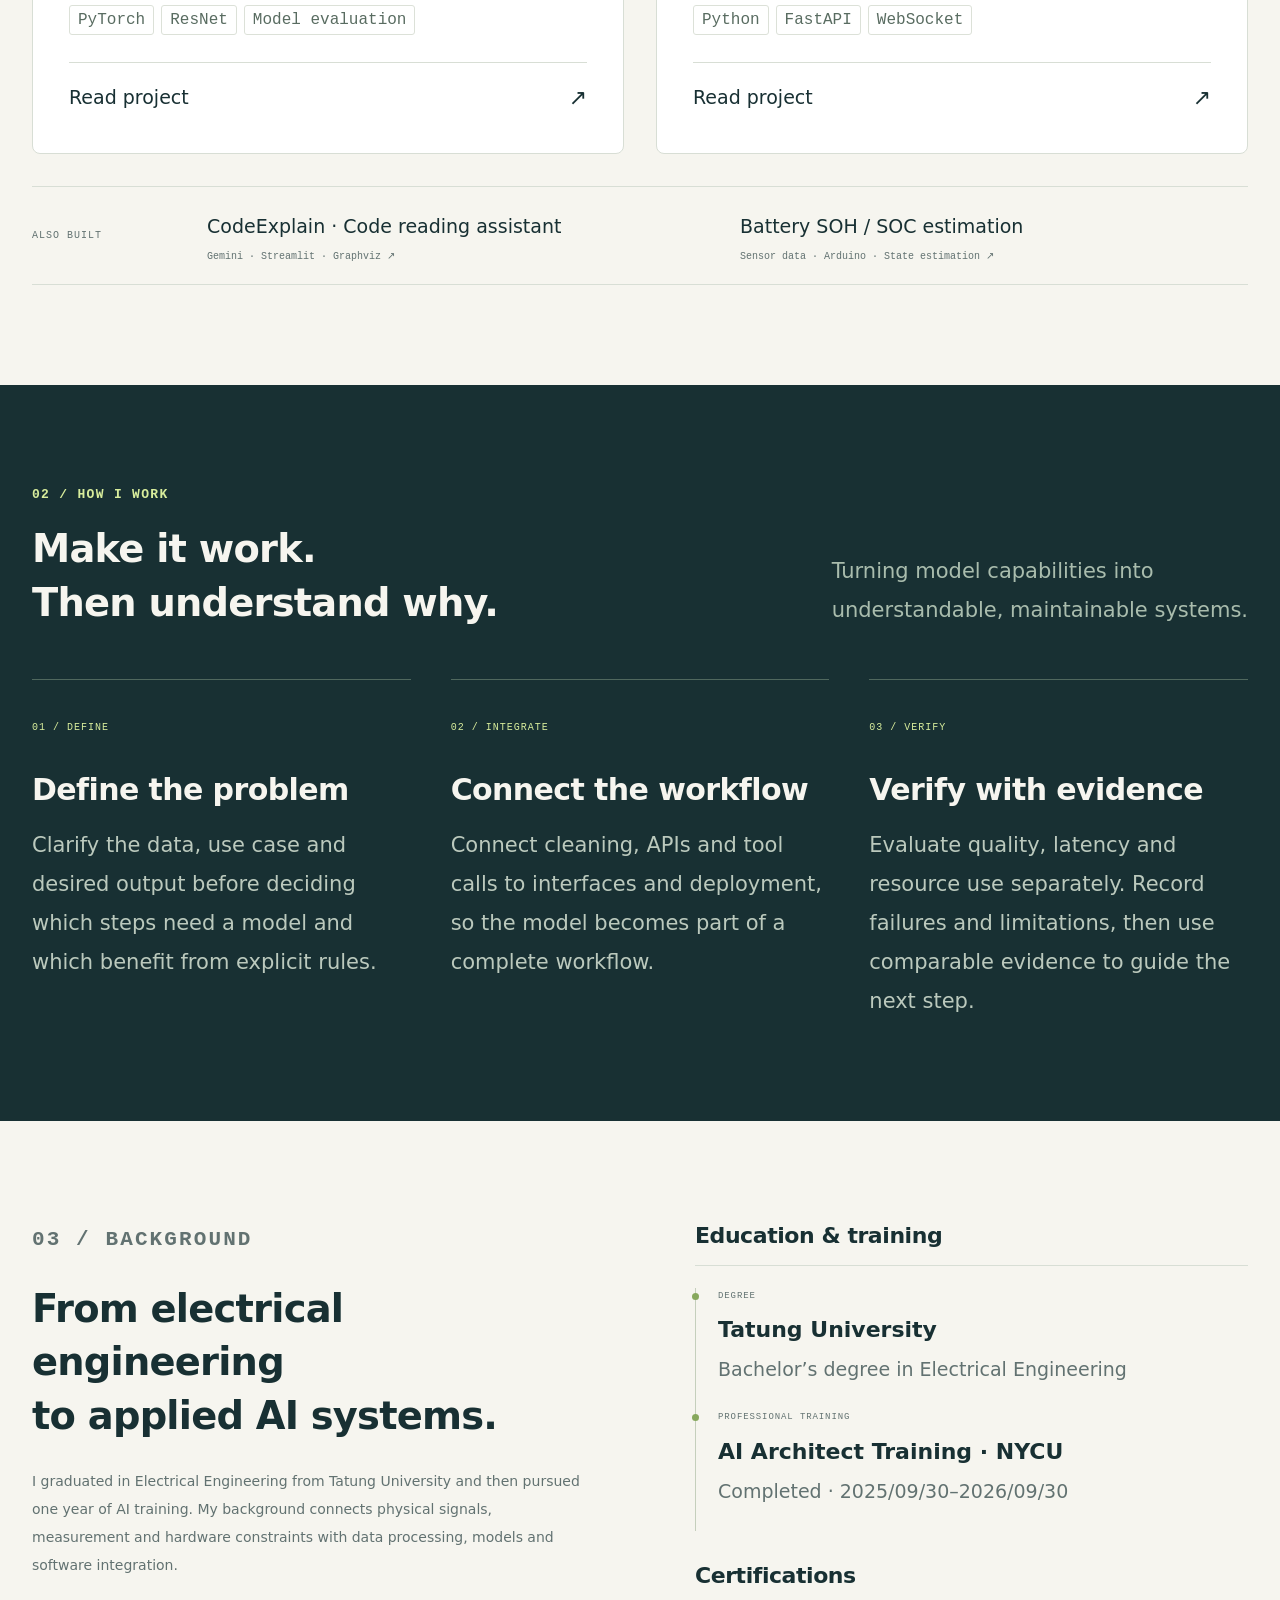
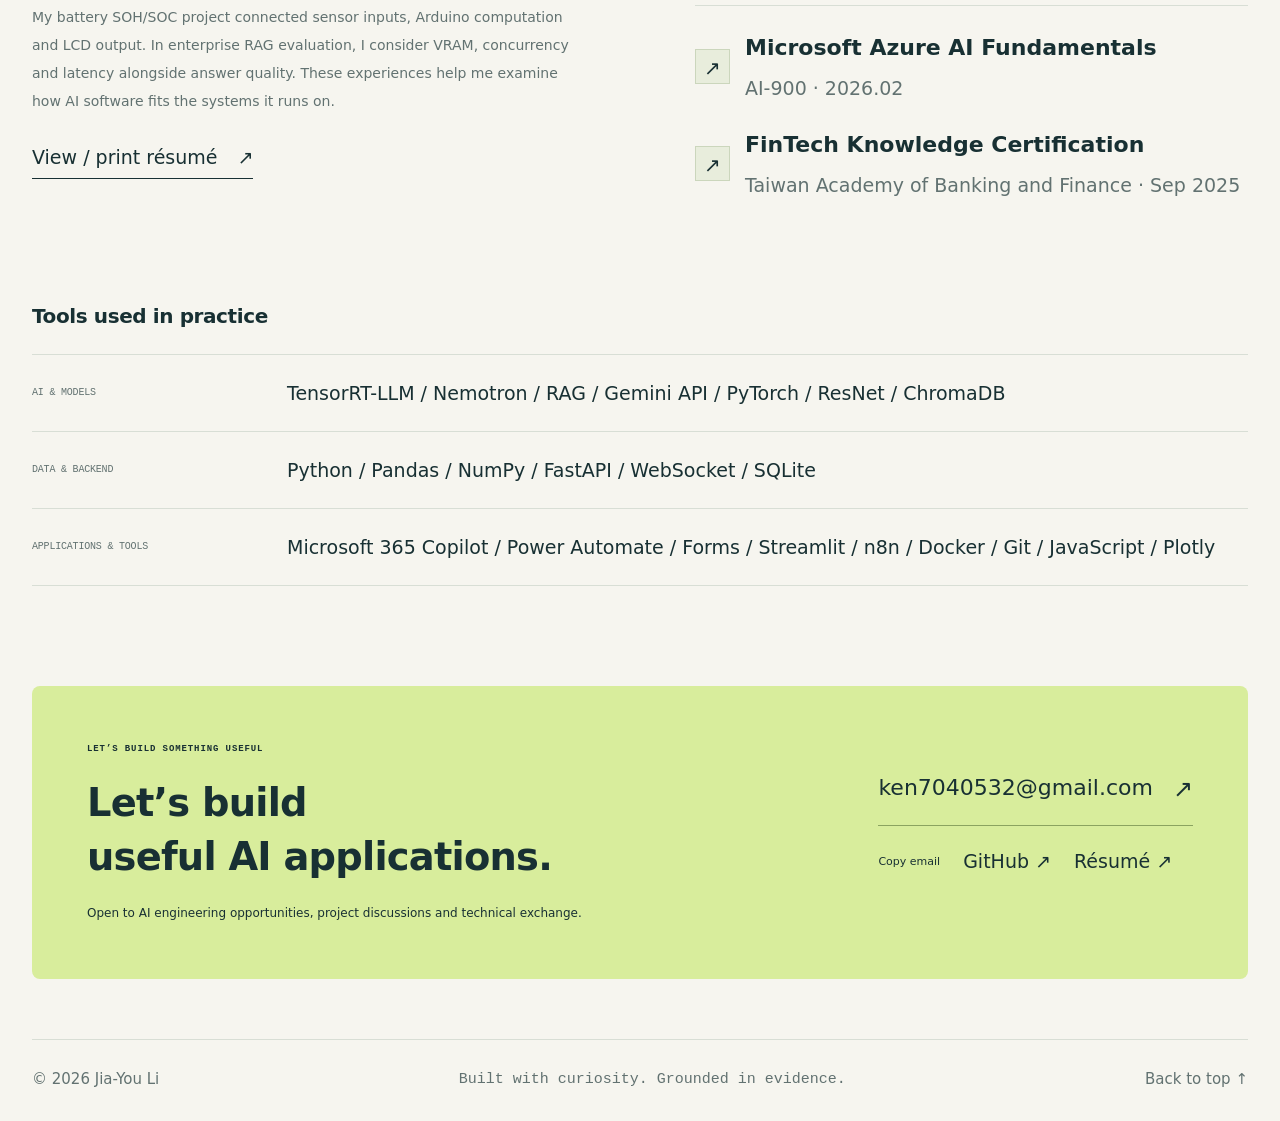
==== commit 4bc81aa7: "Highlight AI-assisted prototyping and validation on bilingual homepage" ====
--- a/en.html
+++ b/en.html
@@ -6,13 +6,13 @@
   <meta name="description" content="Jia-You Li | Enterprise RAG and NVIDIA ecosystem evaluation. Assigned to toolkit testing, GPU inference benchmarking, model comparison and integration in a company–NVIDIA collaboration.">
   <meta name="theme-color" content="#f6f5ef">
   <meta property="og:title" content="Jia-You Li | Enterprise RAG & NVIDIA Evaluation"><meta property="og:description" content="Jia-You Li | Enterprise RAG and NVIDIA ecosystem evaluation. Assigned to toolkit testing, GPU inference benchmarking, model comparison and integration in a company–NVIDIA collaboration."><meta property="og:type" content="website">
-  <link rel="icon" href="assets/favicon.svg" type="image/svg+xml"><link rel="stylesheet" href="style.css?v=copilot-1"><script src="projects-en.js?v=copilot-1" defer></script><script src="app.js?v=copilot-1" defer></script>
+  <link rel="icon" href="assets/favicon.svg" type="image/svg+xml"><link rel="stylesheet" href="style.css?v=ai-build-1"><script src="projects-en.js?v=copilot-1" defer></script><script src="app.js?v=copilot-1" defer></script>
 <link rel="alternate" hreflang="zh-Hant" href="https://thebesttrader.github.io/"><link rel="alternate" hreflang="en" href="https://thebesttrader.github.io/en.html"></head>
 <body>
 <a class="skip" href="#main">Skip to content</a>
 <header class="site-header"><div class="nav-wrap"><a class="brand" href="#" aria-label="Jia-You Li home"><span class="brand-mark">JY<span>↗</span></span><span>Jia-You Li<span class="brand-sub">AI APPLICATION ENGINEERING</span></span></a><div class="language-switch" role="group" aria-label="語言 / Language"><a href="index.html" lang="zh-Hant">中文</a><a href="en.html" lang="en" aria-current="page">EN</a></div><button class="menu-toggle" aria-expanded="false" aria-controls="nav" aria-label="Open navigation">Menu <span>☰</span></button><nav id="nav" aria-label="Main navigation"><a href="#overview">Overview</a><a href="#work">Work</a><a href="#approach">Approach</a><a href="#about">About</a><a class="nav-contact" href="#contact">Contact <span aria-hidden="true">↗</span></a></nav></div></header>
 <main id="main">
-<section id="overview" class="overview container"><p class="eyebrow">EXPERIENCE · PROJECTS · CREDENTIALS</p><h1>Jia-You Li <span>Electrical Engineering × Applied AI</span></h1><p class="overview-intro">An Electrical Engineering graduate from Tatung University with one year of professional AI training. I combine foundations in circuits, electronics, signals and systems with hands-on AI modeling and software skills, bringing a hardware–software integration perspective to AI technology and application development.</p><div class="background-bridge" aria-label="Electrical engineering and AI background"><article><span class="eyebrow">ELECTRICAL ENGINEERING</span><h2>A foundation in electrical engineering</h2><p>Electrical engineering foundations in circuits, electronics, signals and systems support mathematical analysis, systems thinking and engineering problem-solving.</p></article><article><span class="eyebrow">ONE YEAR OF AI TRAINING</span><h2>Add models and software</h2><p>Model evaluation, computer vision, RAG applications and automated data workflows.</p></article><article><span class="eyebrow">WHERE THEY CONNECT</span><h2>Evaluate the whole system</h2><p>Connect data and models while considering hardware resources, latency and deployment constraints.</p></article></div><div class="overview-grid"><article class="overview-experience"><p class="eyebrow">CURRENT INTERNSHIP</p><h2>夆泩數位發展公司</h2><p class="intern-duration">2026/06/01–2026/09/30 · 4 months</p><p>Assigned to NVIDIA ecosystem testing and enterprise RAG evaluation as part of the company’s collaboration with NVIDIA.</p><a class="text-link" href="#nvidia-case">Explore the NVIDIA project ↗</a><p>Also contributed to Copilot-assisted administrative automation and Power Automate technical guidance for Feng Chia University.</p><a class="text-link" href="#copilot-case">Explore the university automation project ↗</a><div class="overview-cert"><h3>Certifications</h3><p>Microsoft Azure AI Fundamentals <strong>AI-900</strong></p><p>FinTech Knowledge Certification</p><h3 style="margin-top:20px">Language proficiency</h3><p>TOEIC <strong>580</strong> points</p></div></article><article class="overview-training"><p class="eyebrow">COMPLETED TRAINING · 3 CERTIFICATES</p><h2>Training & completion certificates</h2><p class="training-period">Training period for all three programs<br><strong>2025/09/30–2026/09/30</strong></p><ul class="training-list"><li><span class="training-provider">全域</span><div><h3>Microsoft AI application course</h3><p>Certificate of completion</p></div></li><li><span class="training-provider">Phison</span><div><h3>Professional training in generative AI applications</h3><p>PASCARI aiDAPTIVE Certificate of completion</p></div></li><li><span class="training-provider">NYCU</span><div><h3>AI Talent — AI Architect Training</h3><p>Certificate of completion</p></div></li></ul></article></div><div class="overview-projects"><h2>Seven projects at a glance</h2><div class="project-index"><button data-project="rag"><span class="mono">01</span>NVIDIA ecosystem & enterprise RAG evaluation<span aria-hidden="true">↗</span></button><button data-project="copilot"><span class="mono">02</span>Feng Chia University · Copilot automation<span aria-hidden="true">↗</span></button><button data-project="n8n"><span class="mono">03</span>n8n multi-agent market analysis<span aria-hidden="true">↗</span></button><button data-project="pcb"><span class="mono">04</span>PCB defect image classification<span aria-hidden="true">↗</span></button><button data-project="quant"><span class="mono">05</span>Order-flow data & research system<span aria-hidden="true">↗</span></button><button data-project="code"><span class="mono">06</span>CodeExplain code reading assistant<span aria-hidden="true">↗</span></button><button data-project="battery"><span class="mono">07</span>Battery SOH / SOC estimation<span aria-hidden="true">↗</span></button></div></div></section>
+<section id="overview" class="overview container"><p class="eyebrow">EXPERIENCE · PROJECTS · CREDENTIALS</p><h1>Jia-You Li <span>Electrical Engineering × Applied AI</span></h1><section class="ai-build" aria-labelledby="ai-build-title"><p class="eyebrow">AI-ASSISTED DEVELOPMENT · RAPID PROTOTYPING &amp; VALIDATION</p><h2 id="ai-build-title">Turn ideas into working,<br>testable solutions with AI.</h2><p class="ai-build-intro">I use AI to rapidly build test scripts, websites and system prototypes. I break requirements into actionable steps, validate ideas, implement features and connect workflows into useful tools and applications.</p><p class="ai-build-method">I define requirements, review code logic and run tests, using AI to accelerate implementation, debugging and iteration, then refine the solution based on results.</p><ul class="ai-build-outputs" aria-label="Development capabilities"><li>Test scripts &amp; technical validation</li><li>Websites &amp; interactive interfaces</li><li>System prototypes &amp; workflow automation</li></ul><div class="ai-build-links"><a href="#work">Explore my projects ↘</a><a href="#approach">See how I work ↘</a></div></section><p class="overview-intro">An Electrical Engineering graduate from Tatung University with one year of professional AI training. I combine foundations in circuits, electronics, signals and systems with hands-on AI modeling and software skills, bringing a hardware–software integration perspective to AI technology and application development.</p><div class="background-bridge" aria-label="Electrical engineering and AI background"><article><span class="eyebrow">ELECTRICAL ENGINEERING</span><h2>A foundation in electrical engineering</h2><p>Electrical engineering foundations in circuits, electronics, signals and systems support mathematical analysis, systems thinking and engineering problem-solving.</p></article><article><span class="eyebrow">ONE YEAR OF AI TRAINING</span><h2>Add models and software</h2><p>Model evaluation, computer vision, RAG applications and automated data workflows.</p></article><article><span class="eyebrow">WHERE THEY CONNECT</span><h2>Evaluate the whole system</h2><p>Connect data and models while considering hardware resources, latency and deployment constraints.</p></article></div><div class="overview-grid"><article class="overview-experience"><p class="eyebrow">CURRENT INTERNSHIP</p><h2>夆泩數位發展公司</h2><p class="intern-duration">2026/06/01–2026/09/30 · 4 months</p><p>Assigned to NVIDIA ecosystem testing and enterprise RAG evaluation as part of the company’s collaboration with NVIDIA.</p><a class="text-link" href="#nvidia-case">Explore the NVIDIA project ↗</a><p>Also contributed to Copilot-assisted administrative automation and Power Automate technical guidance for Feng Chia University.</p><a class="text-link" href="#copilot-case">Explore the university automation project ↗</a><div class="overview-cert"><h3>Certifications</h3><p>Microsoft Azure AI Fundamentals <strong>AI-900</strong></p><p>FinTech Knowledge Certification</p><h3 style="margin-top:20px">Language proficiency</h3><p>TOEIC <strong>580</strong> points</p></div></article><article class="overview-training"><p class="eyebrow">COMPLETED TRAINING · 3 CERTIFICATES</p><h2>Training & completion certificates</h2><p class="training-period">Training period for all three programs<br><strong>2025/09/30–2026/09/30</strong></p><ul class="training-list"><li><span class="training-provider">全域</span><div><h3>Microsoft AI application course</h3><p>Certificate of completion</p></div></li><li><span class="training-provider">Phison</span><div><h3>Professional training in generative AI applications</h3><p>PASCARI aiDAPTIVE Certificate of completion</p></div></li><li><span class="training-provider">NYCU</span><div><h3>AI Talent — AI Architect Training</h3><p>Certificate of completion</p></div></li></ul></article></div><div class="overview-projects"><h2>Seven projects at a glance</h2><div class="project-index"><button data-project="rag"><span class="mono">01</span>NVIDIA ecosystem & enterprise RAG evaluation<span aria-hidden="true">↗</span></button><button data-project="copilot"><span class="mono">02</span>Feng Chia University · Copilot automation<span aria-hidden="true">↗</span></button><button data-project="n8n"><span class="mono">03</span>n8n multi-agent market analysis<span aria-hidden="true">↗</span></button><button data-project="pcb"><span class="mono">04</span>PCB defect image classification<span aria-hidden="true">↗</span></button><button data-project="quant"><span class="mono">05</span>Order-flow data & research system<span aria-hidden="true">↗</span></button><button data-project="code"><span class="mono">06</span>CodeExplain code reading assistant<span aria-hidden="true">↗</span></button><button data-project="battery"><span class="mono">07</span>Battery SOH / SOC estimation<span aria-hidden="true">↗</span></button></div></div></section>
 
 <section class="hero container" aria-labelledby="hero-title"><div class="hero-copy"><div class="eyebrow"><span class="status-dot"></span>COMPANY–NVIDIA COLLABORATION · TECHNICAL EVALUATION</div><p class="hello">Jia-You Li | Applied AI · RAG / GPU Evaluation</p><h2 id="hero-title">Evaluating NVIDIA technology<br>for <span class="highlight">enterprise RAG.</span></h2><p class="hero-intro">Assigned by my company to test NVIDIA ecosystem technologies as part of its collaboration with NVIDIA. My work spans TensorRT-LLM inference testing, Nemotron model evaluation and enterprise RAG integration—to inform adoption decisions.</p><div class="hero-actions"><a class="button primary" href="#nvidia-case">Explore the NVIDIA evaluation <span aria-hidden="true">↘</span></a><a class="text-link" href="resume-en.html" target="_blank" rel="noopener">View résumé ↗</a></div><div class="hero-tags"><span>TensorRT-LLM</span><span>Nemotron</span><span>Python</span><span>Docker</span></div></div><div class="hero-visual" aria-label="NVIDIA and enterprise RAG evaluation scope"><div class="visual-top"><span class="mono">NVIDIA × ENTERPRISE RAG</span><span class="diagram-label">EVALUATION SCOPE</span></div><div class="pipeline"><div class="pipeline-row active"><span class="node-icon">01</span><div><strong>TensorRT-LLM</strong><p>Inference · Quantization · Concurrency</p></div></div><div class="pipeline-row"><span class="node-icon">02</span><div><strong>Nemotron</strong><p>Embedding · Reranker · LLM</p></div></div><div class="pipeline-row"><span class="node-icon">03</span><div><strong>RAG integration</strong><p>Quality · Latency · Resource needs</p></div></div></div><div class="visual-bottom"><span class="status-dot"></span><span>From making it run to deciding whether it fits.</span></div></div>
 </section>
--- a/style.css
+++ b/style.css
@@ -60,3 +60,16 @@
 
 /* Public text illustration: no client screenshots or records. */
 .copilot-visual{min-height:300px;display:flex;flex-direction:column;justify-content:center;gap:18px;padding:32px;background:#e9eee2;border-bottom:1px solid var(--line);overflow-wrap:anywhere}.copilot-visual strong{font-size:clamp(28px,3vw,44px)}.copilot-visual>p:not(.eyebrow){font-size:clamp(18px,1.8vw,25px)}.copilot-visual .copilot-caption{color:var(--muted)}
+
+/* Lead capability: AI-assisted implementation and validation. */
+.ai-build{margin:26px 0 30px;padding:clamp(24px,3vw,46px);border-radius:14px;background:var(--ink);color:var(--paper);overflow-wrap:anywhere}
+.ai-build .eyebrow{color:var(--lime);line-height:1.7}
+.ai-build h2{font-size:clamp(32px,3.2vw,54px);line-height:1.35;letter-spacing:-.025em;margin:14px 0 22px;max-width:34ch}
+.ai-build-intro{font-size:clamp(20px,1.65vw,25px);line-height:1.8;max-width:78ch}
+.ai-build-method{font-size:18px;line-height:1.8;color:#d0ded8;max-width:90ch;margin-top:14px}
+.ai-build-outputs{list-style:none;display:flex;flex-wrap:wrap;gap:12px;margin:24px 0 0;padding:0}
+.ai-build-outputs li{padding:9px 14px;border:1px solid #708c7a;border-radius:6px;font-size:17px;line-height:1.6}
+.ai-build-links{display:flex;flex-wrap:wrap;gap:16px 28px;margin-top:24px}.ai-build-links a{font-size:18px;color:var(--lime);text-underline-offset:6px;text-decoration:underline}
+.ai-build-links a:hover{color:white}.ai-build-links a:focus-visible{outline:2px solid var(--lime);outline-offset:5px}
+@media(max-width:760px){.ai-build{margin-top:22px;padding:24px 20px}.ai-build h2{font-size:32px}.ai-build .eyebrow{font-size:11px}.ai-build-intro{font-size:19px}.ai-build-method{font-size:17px}.ai-build-outputs{gap:9px}.ai-build-outputs li{font-size:16px}.ai-build-links a{font-size:17px}}
+@media(max-width:760px){.hero-actions .button{max-width:100%;min-width:0;white-space:normal;overflow-wrap:anywhere;font-size:17px}.hero-actions{min-width:0}}
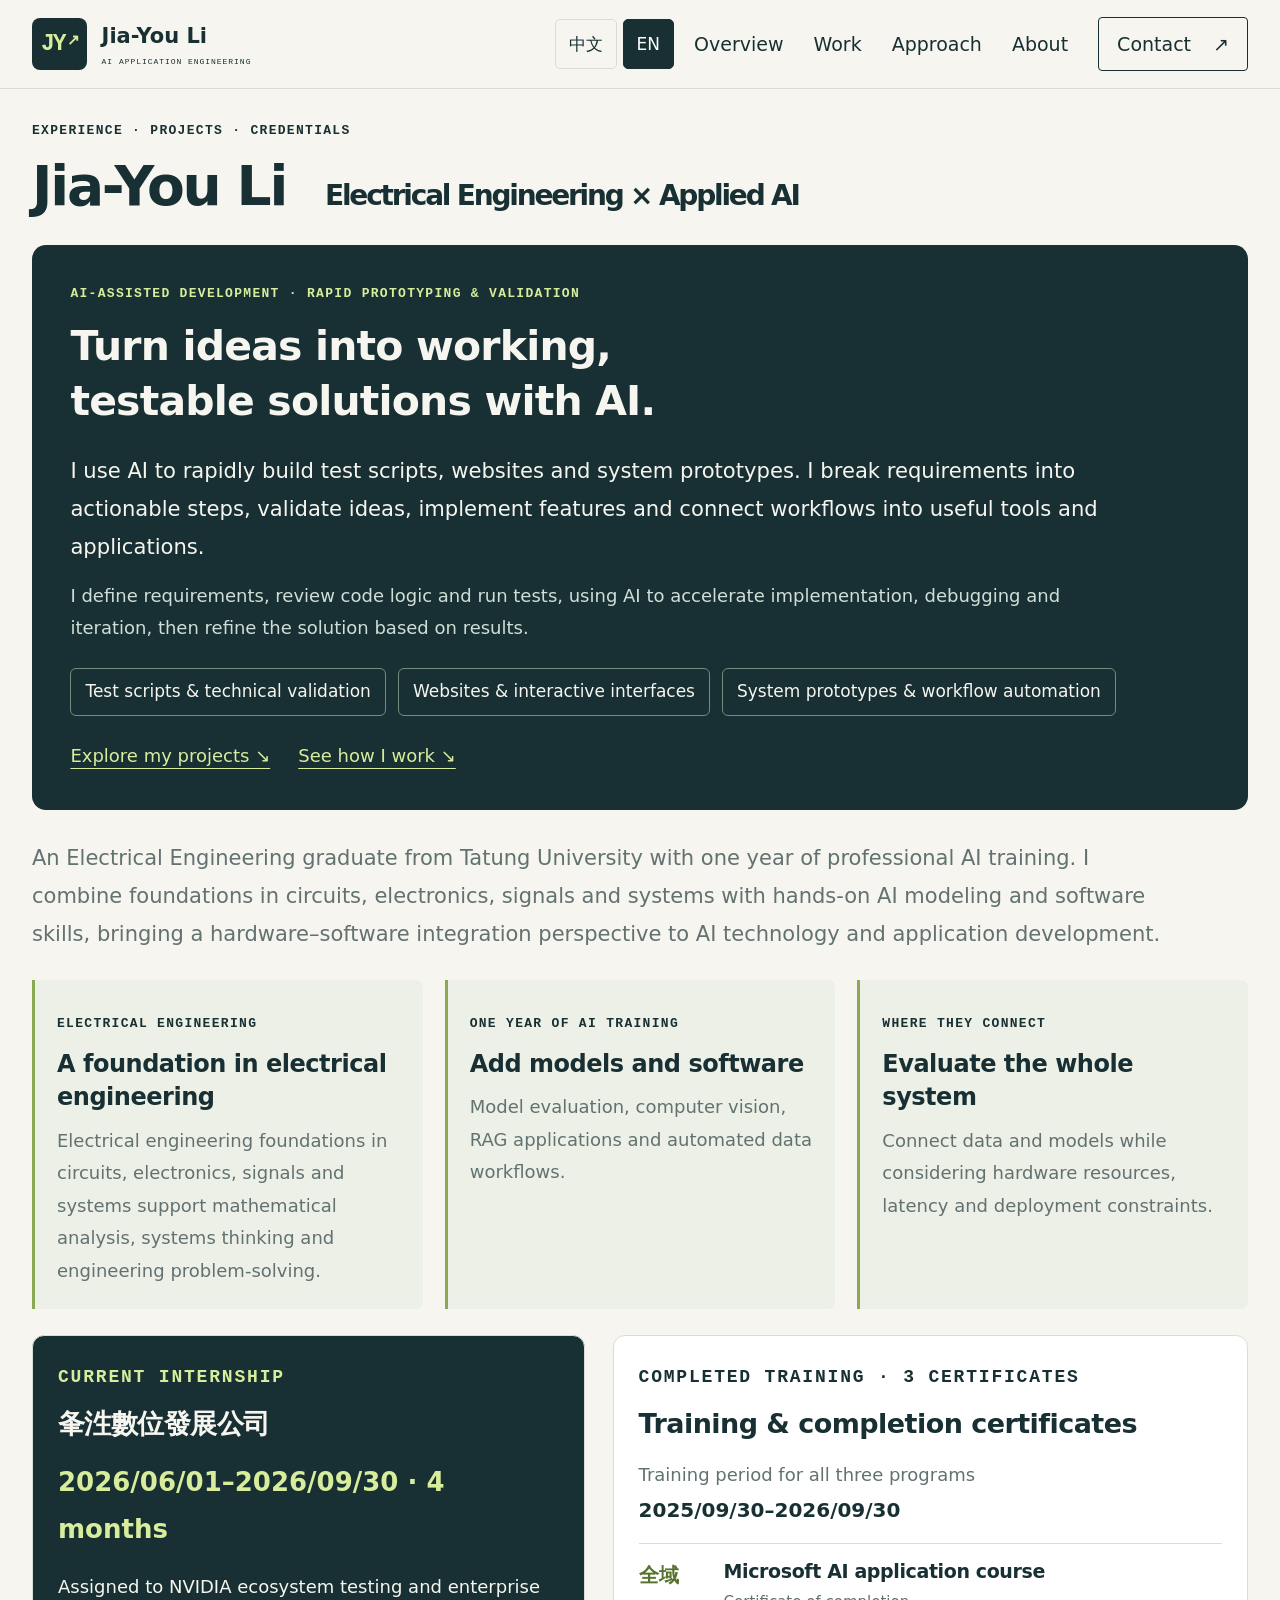
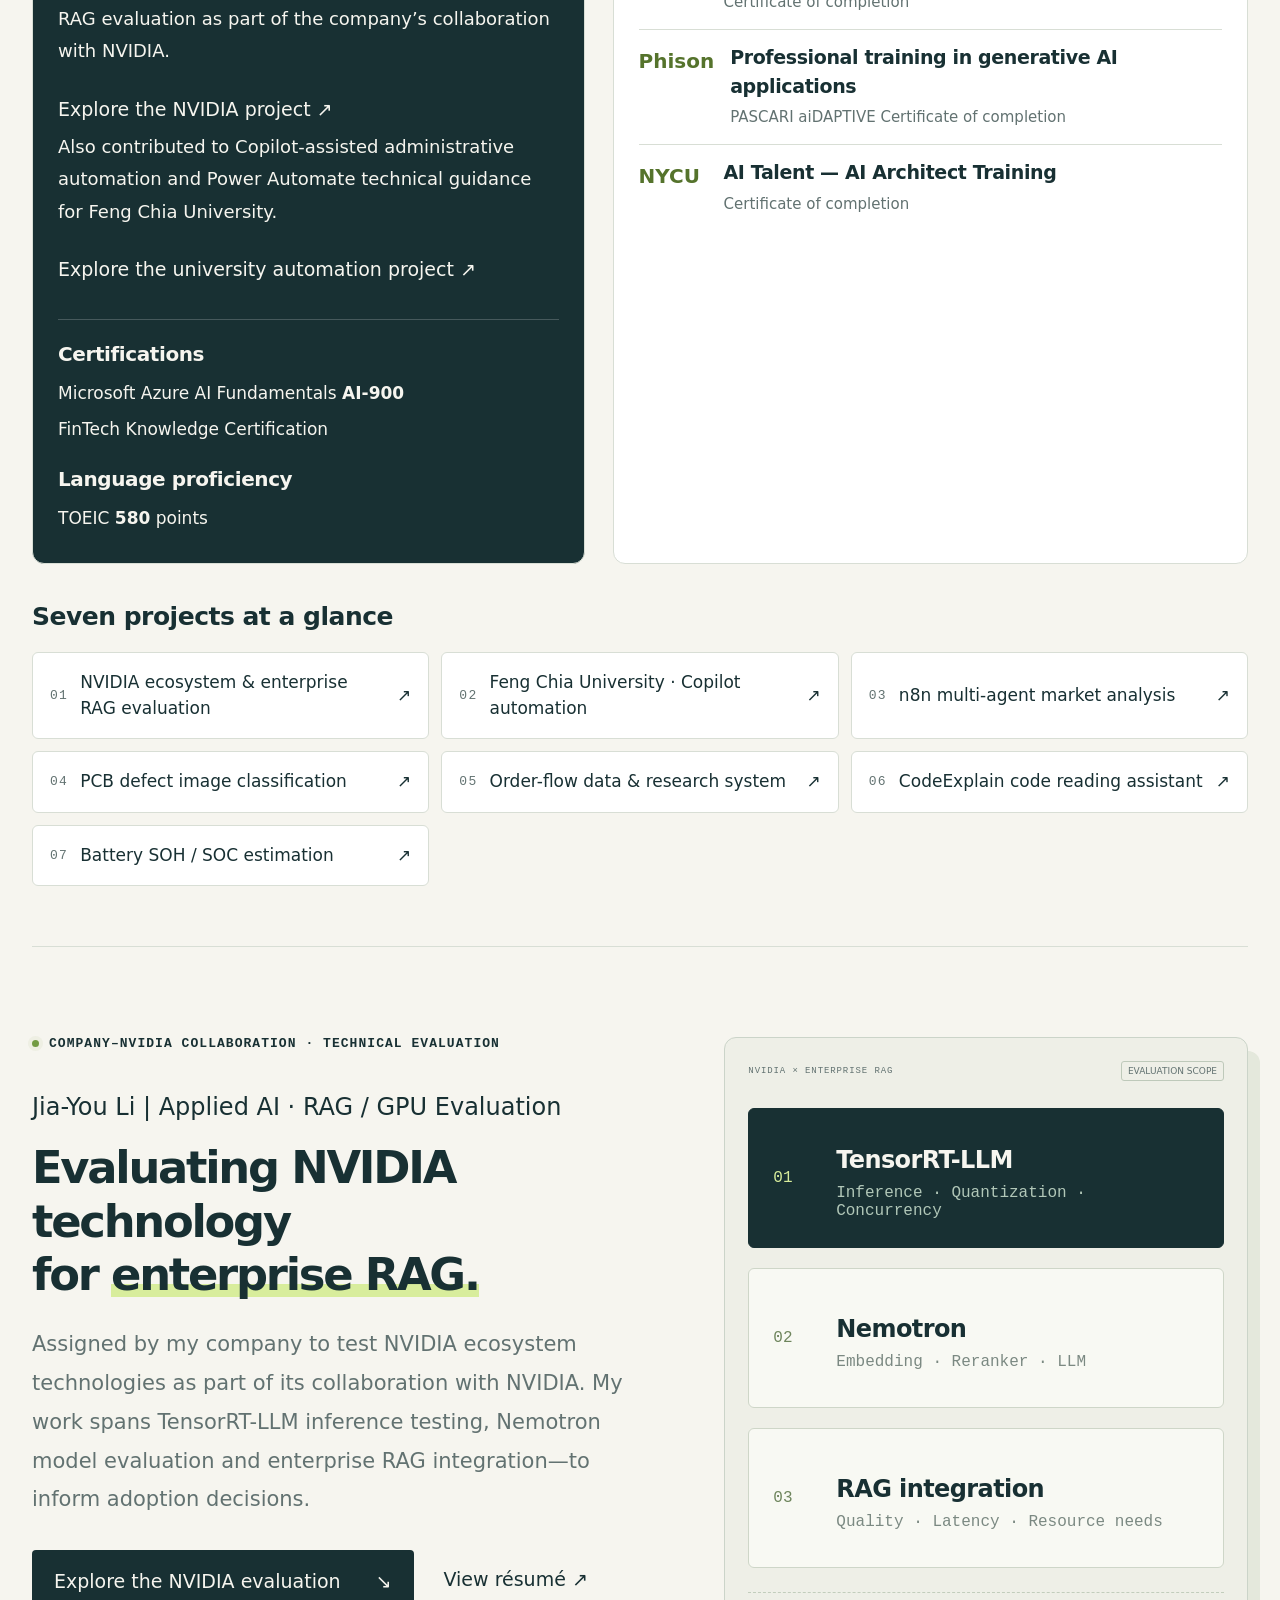
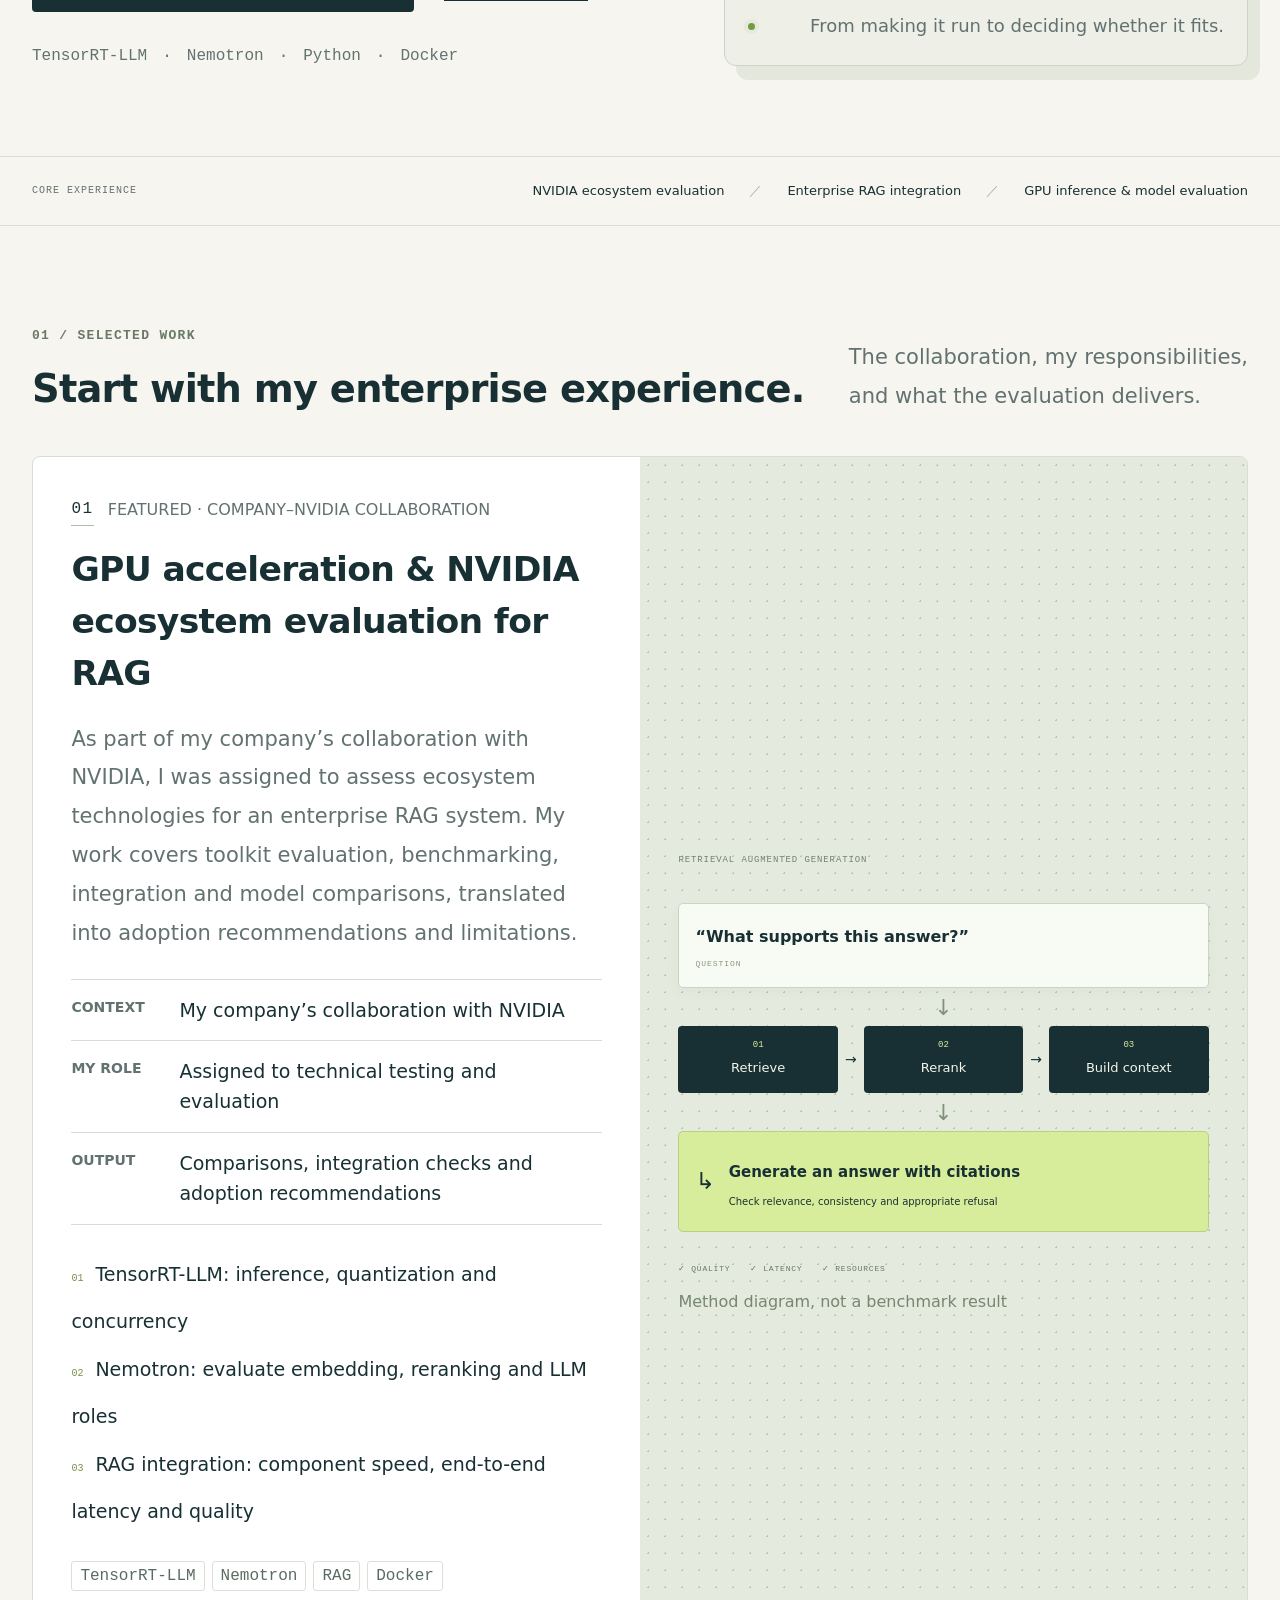
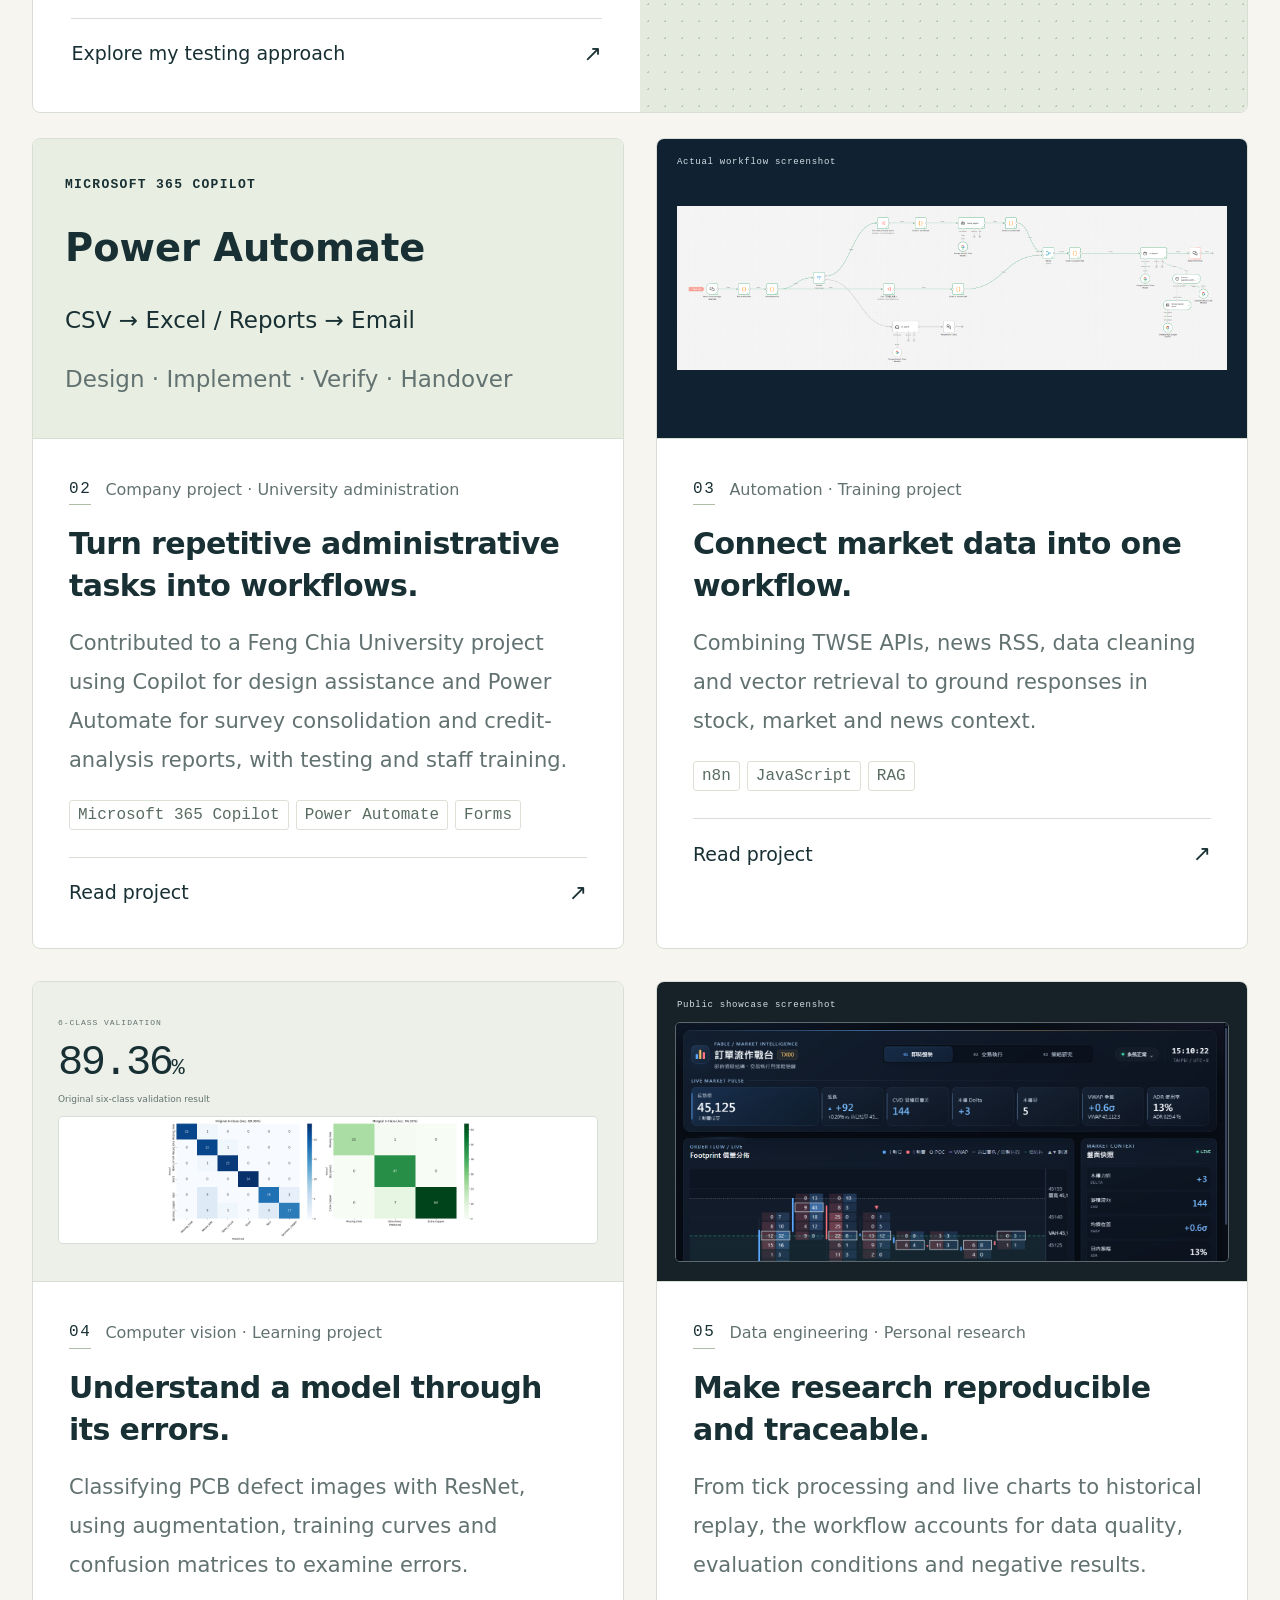
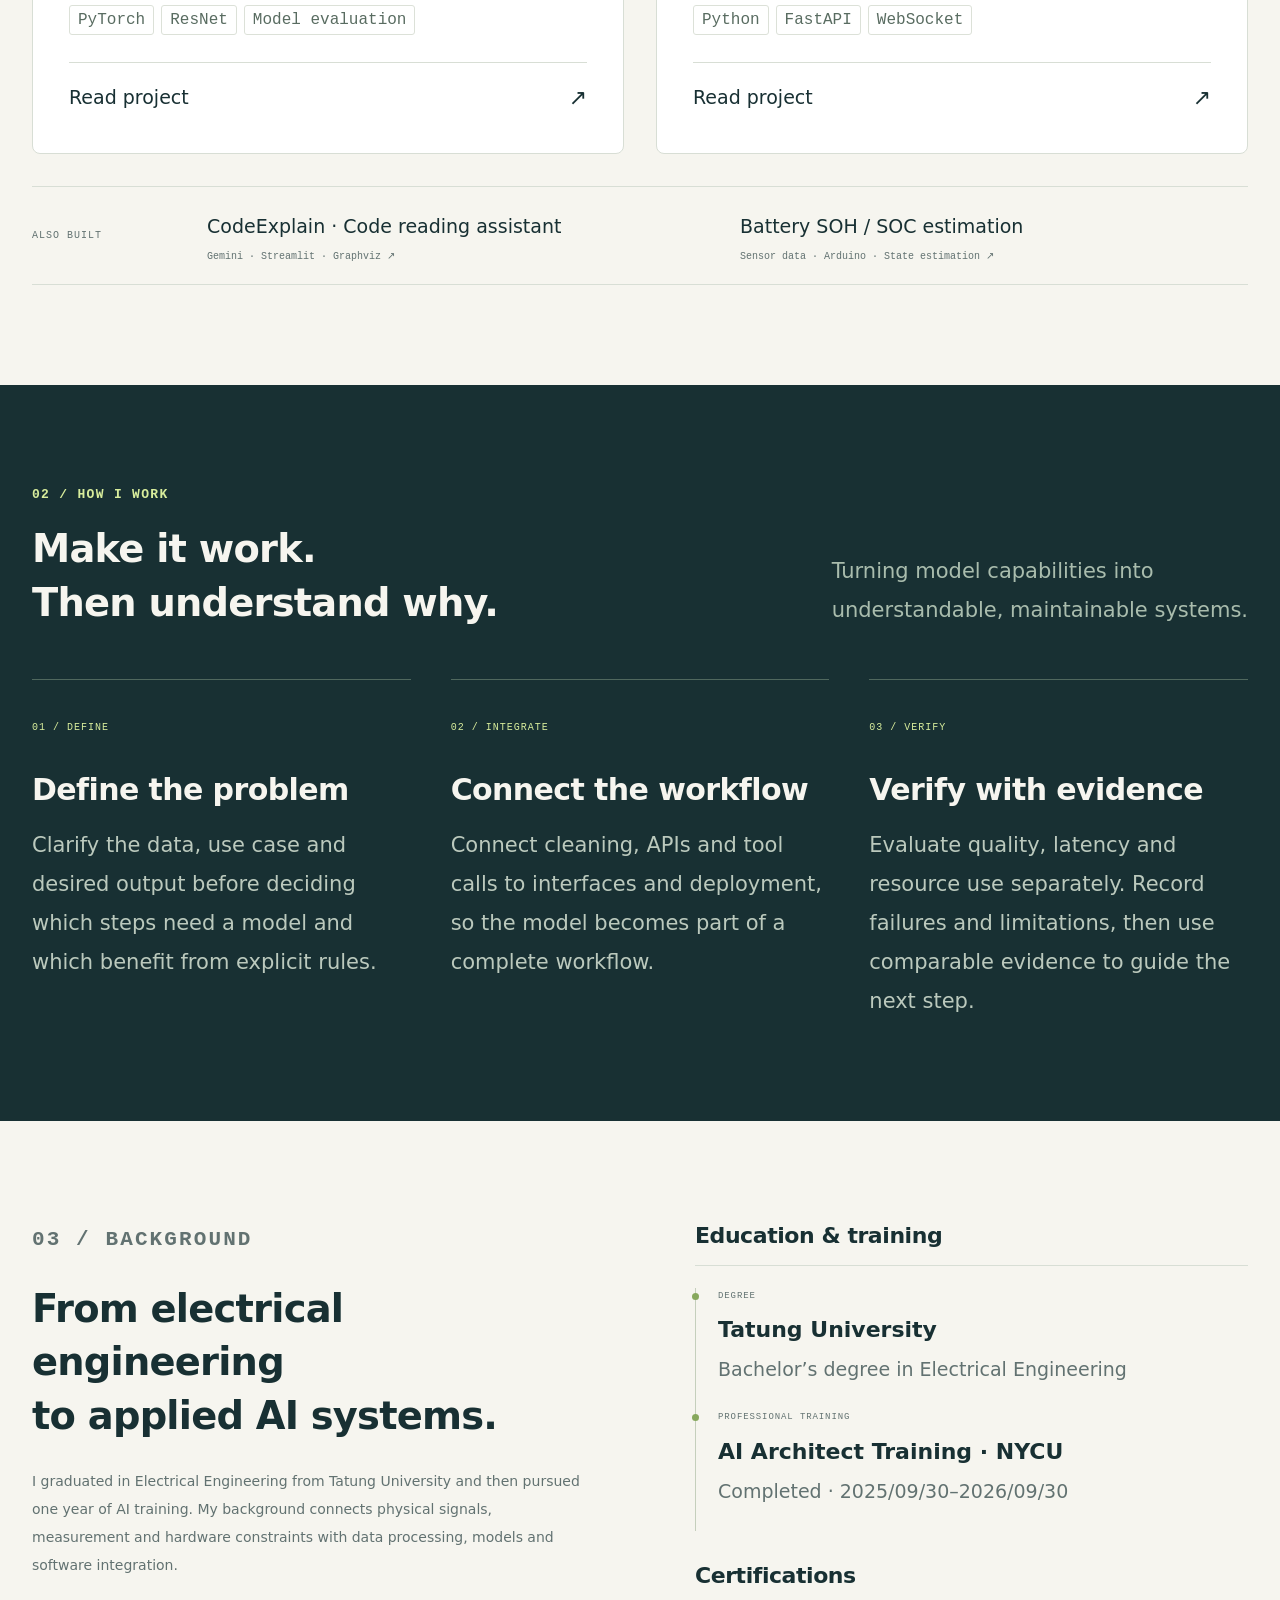
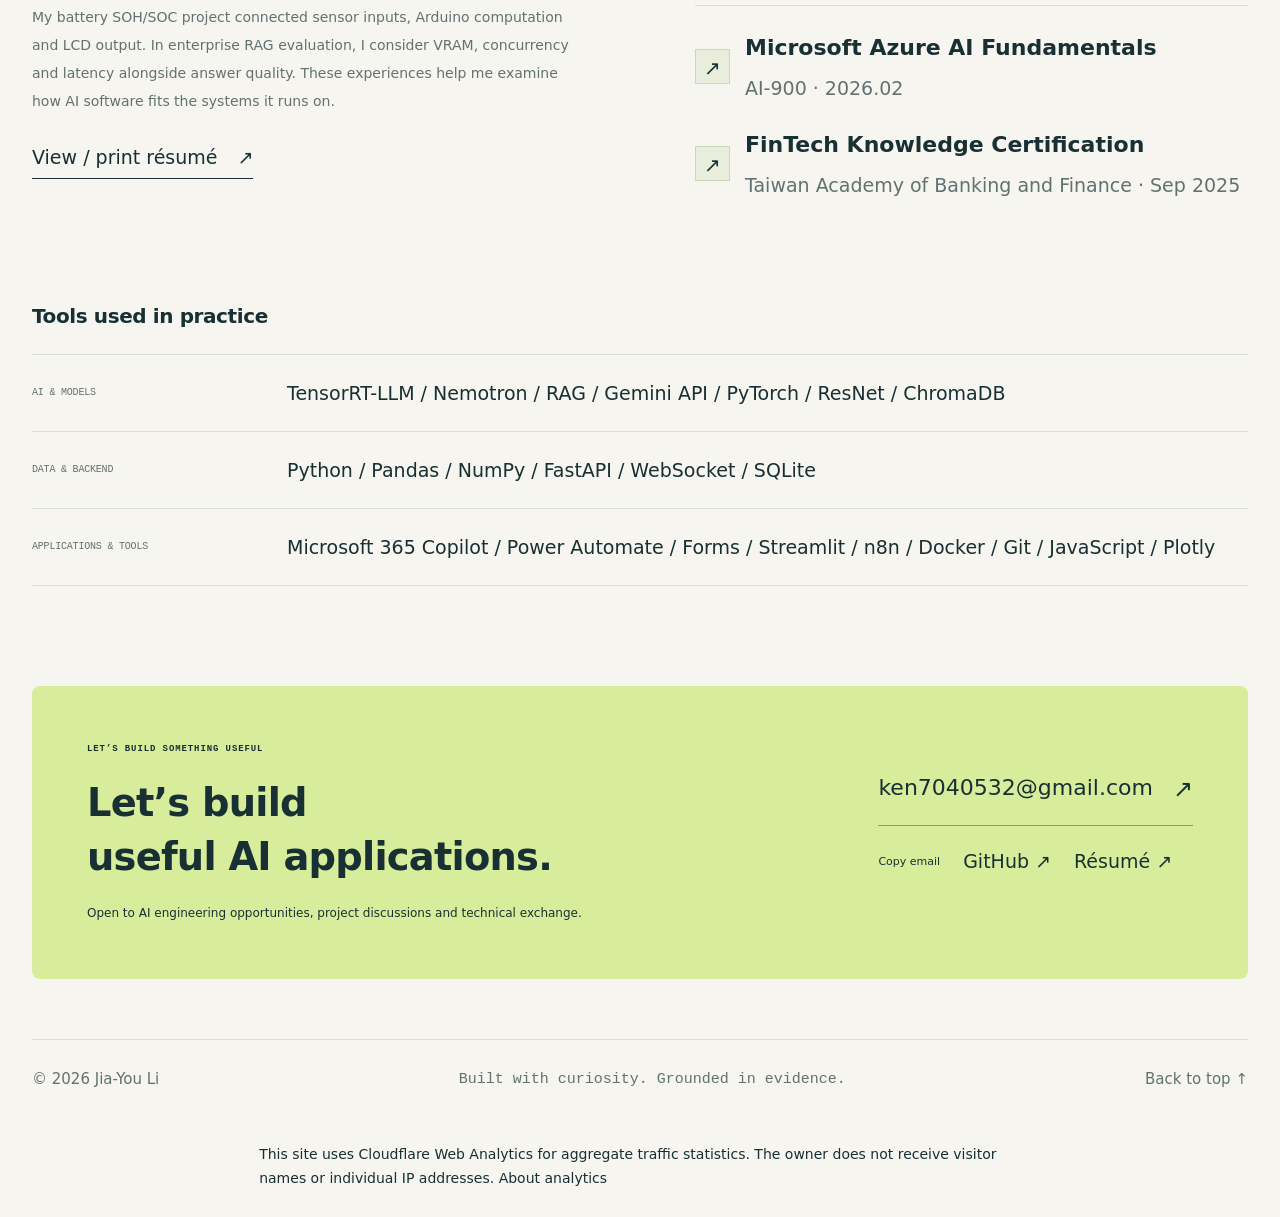
==== commit 62322b43: "Enable private Cloudflare traffic reports with visitor notice" ====
--- a/en.html
+++ b/en.html
@@ -1,6 +1,6 @@
 <!doctype html>
 <html lang="en">
-<head><meta name="referrer" content="no-referrer"><meta http-equiv="Content-Security-Policy" content="default-src 'self'; script-src 'self'; style-src 'self' 'unsafe-inline'; img-src 'self'; font-src 'self'; connect-src 'none'; object-src 'none'; base-uri 'none'; form-action 'none'">
+<head><meta name="referrer" content="no-referrer"><meta http-equiv="Content-Security-Policy" content="default-src 'self'; script-src 'self' https://static.cloudflareinsights.com/beacon.min.js; style-src 'self' 'unsafe-inline'; img-src 'self'; font-src 'self'; connect-src https://cloudflareinsights.com/cdn-cgi/rum; object-src 'none'; base-uri 'none'; form-action 'none'">
   <meta charset="utf-8"><meta name="viewport" content="width=device-width,initial-scale=1">
   <title>Jia-You Li | Enterprise RAG & NVIDIA Evaluation</title>
   <meta name="description" content="Jia-You Li | Enterprise RAG and NVIDIA ecosystem evaluation. Assigned to toolkit testing, GPU inference benchmarking, model comparison and integration in a company–NVIDIA collaboration.">
@@ -35,4 +35,6 @@
 </main>
 <footer class="container footer"><span>© 2026 Jia-You Li</span><span>Built with curiosity. Grounded in evidence.</span><a href="#">Back to top ↑</a></footer>
 <dialog id="project-dialog" aria-labelledby="dialog-title"><div class="dialog-top"><span class="mono">PROJECT NOTES</span><button id="close-dialog" aria-label="Close project details">Close ✕</button></div><div id="dialog-content"></div></dialog>
+<p class="analytics-notice" style="margin:24px auto;padding:0 20px;max-width:90ch;font-size:14px;line-height:1.7">This site uses Cloudflare Web Analytics for aggregate traffic statistics. The owner does not receive visitor names or individual IP addresses. <a href="https://www.cloudflare.com/web-analytics/" target="_blank" rel="noopener noreferrer">About analytics</a></p>
+<script type="module" src="https://static.cloudflareinsights.com/beacon.min.js" data-cf-beacon='{"token": "d4e8625016cf4cdca863d3aaa3dece93"}'></script>
 </body></html>
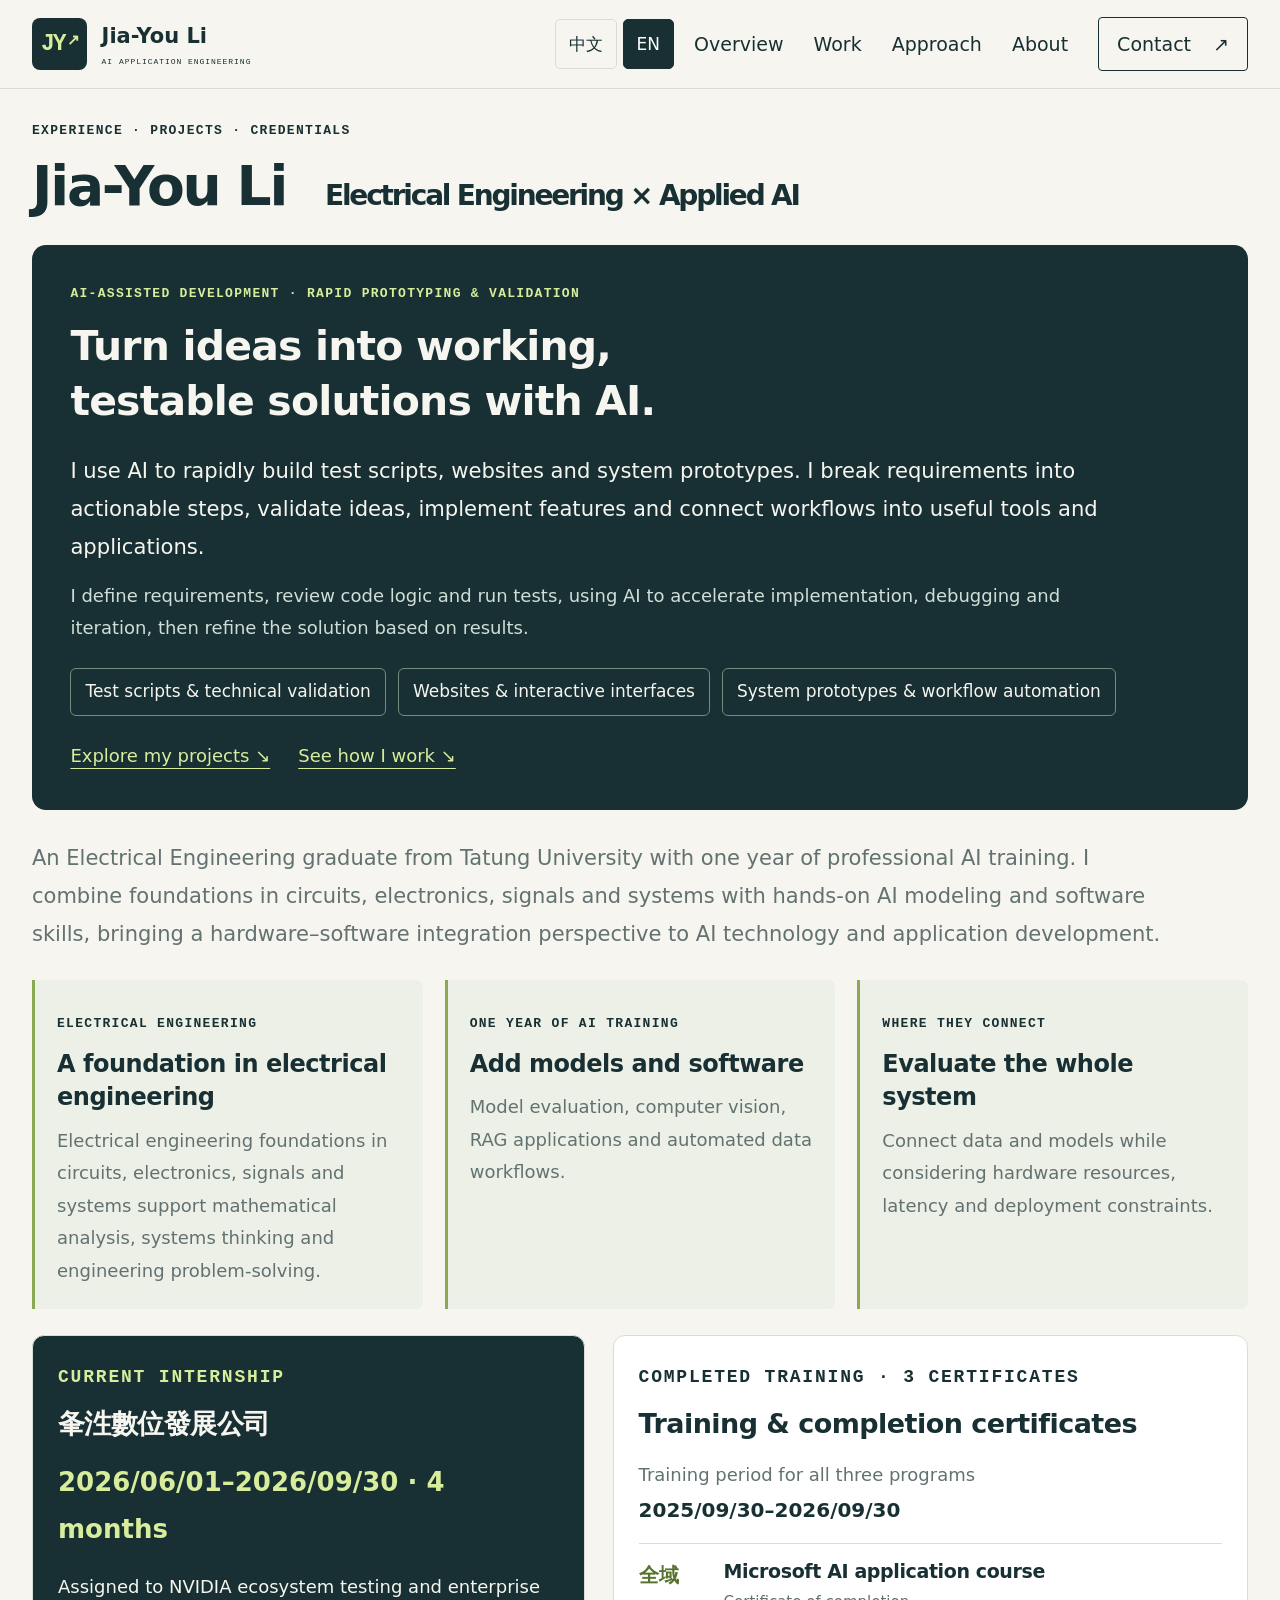
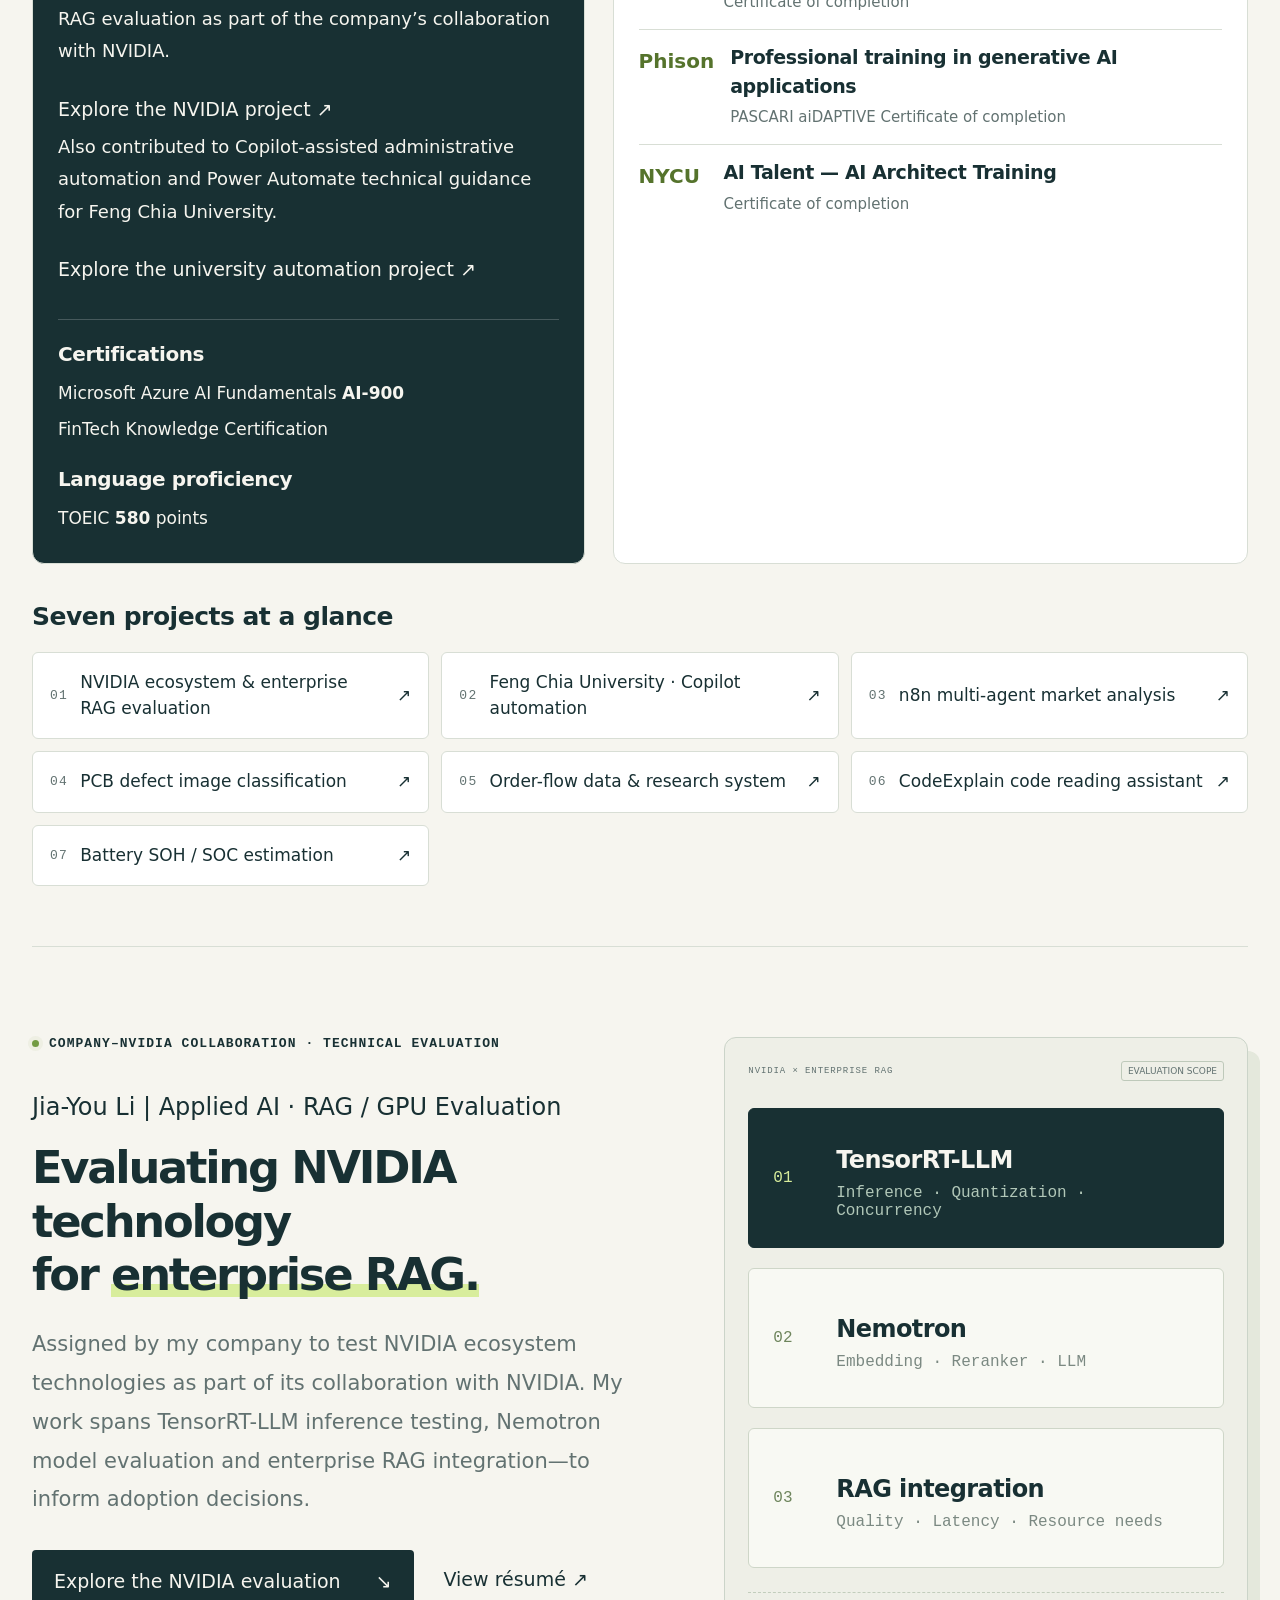
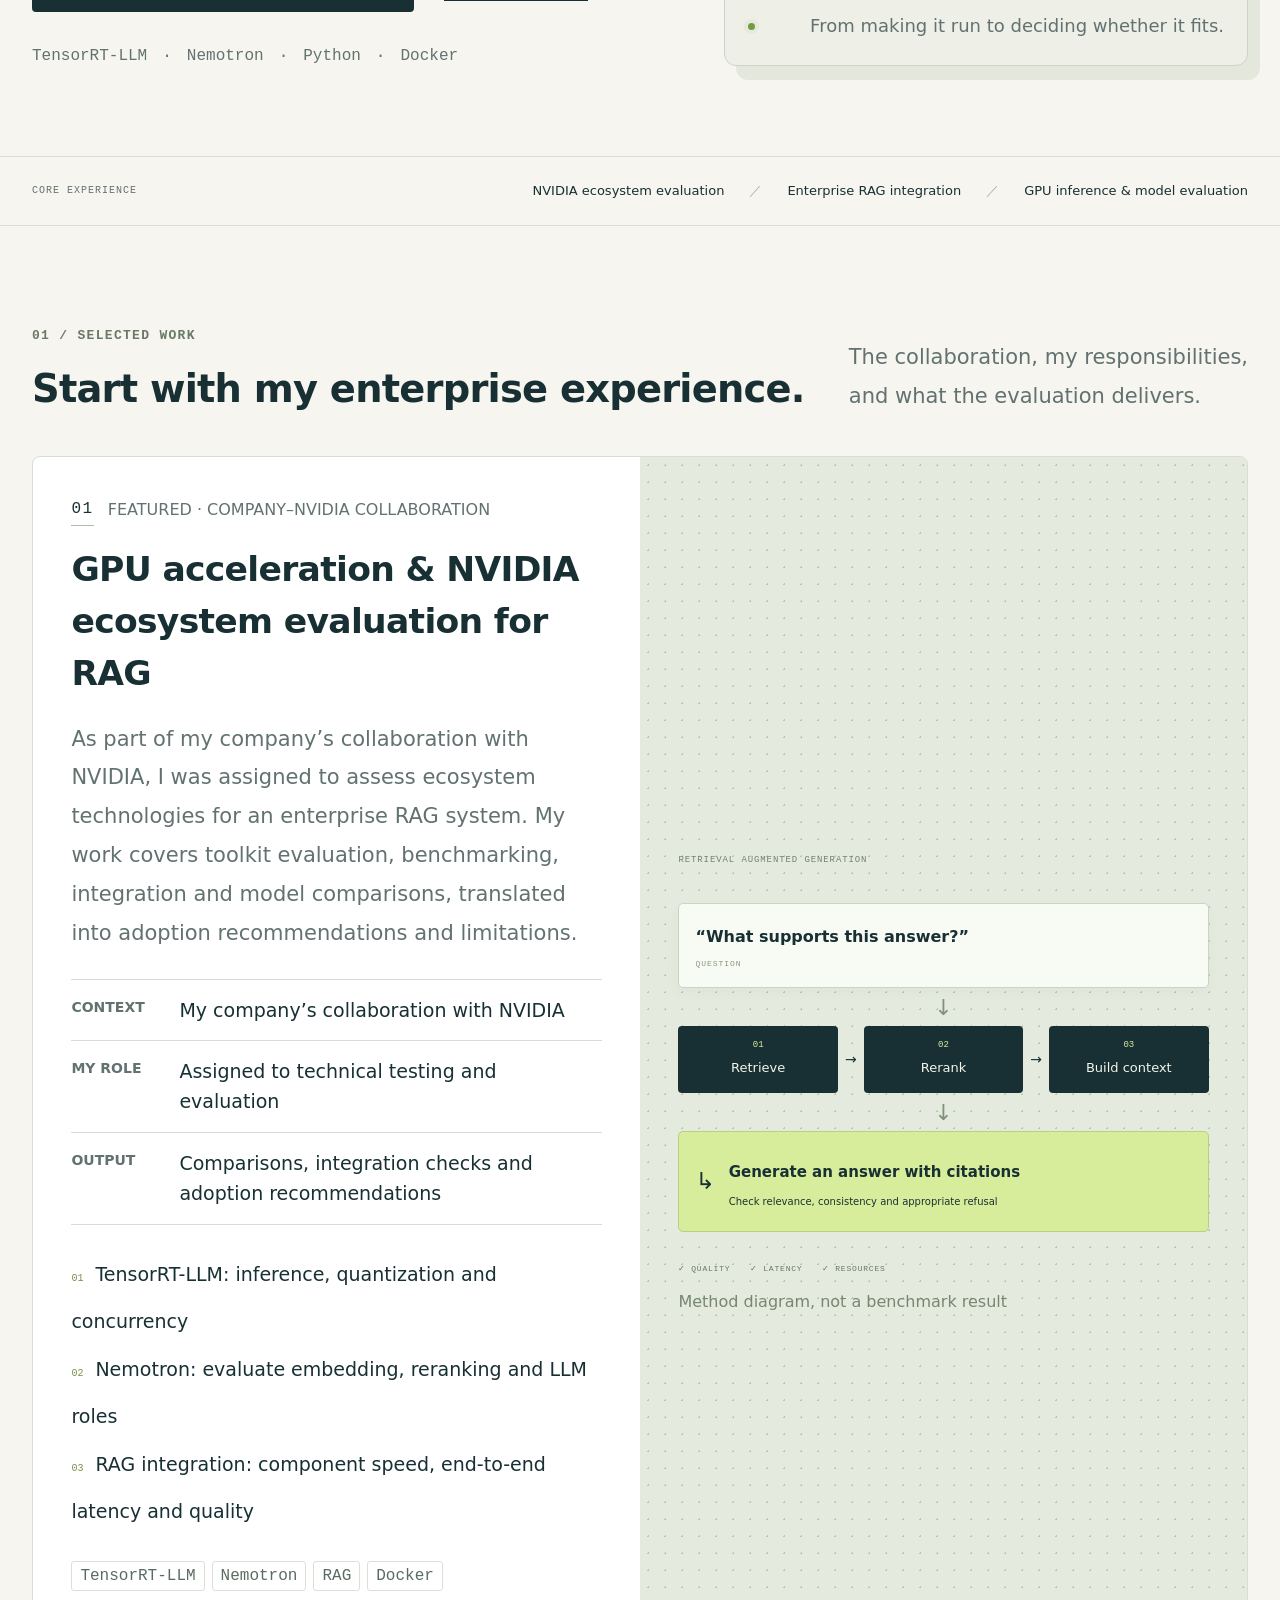
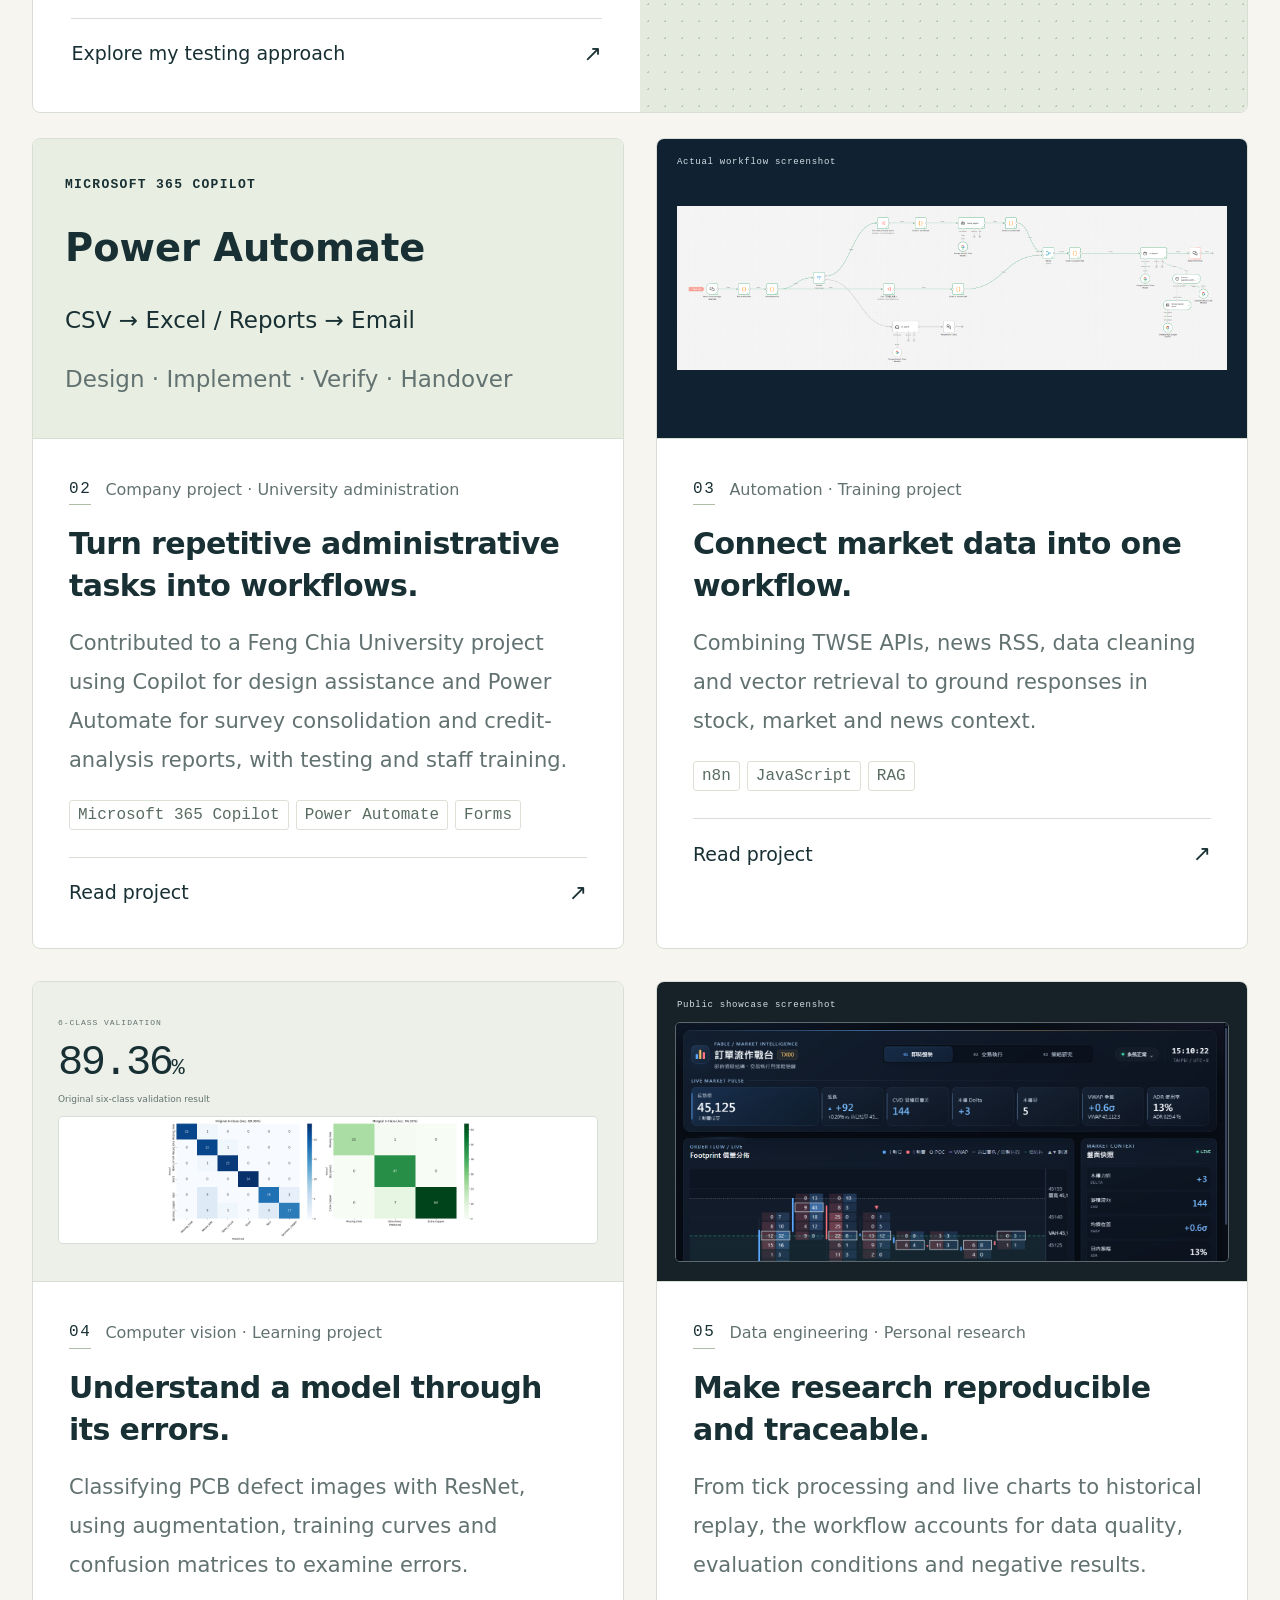
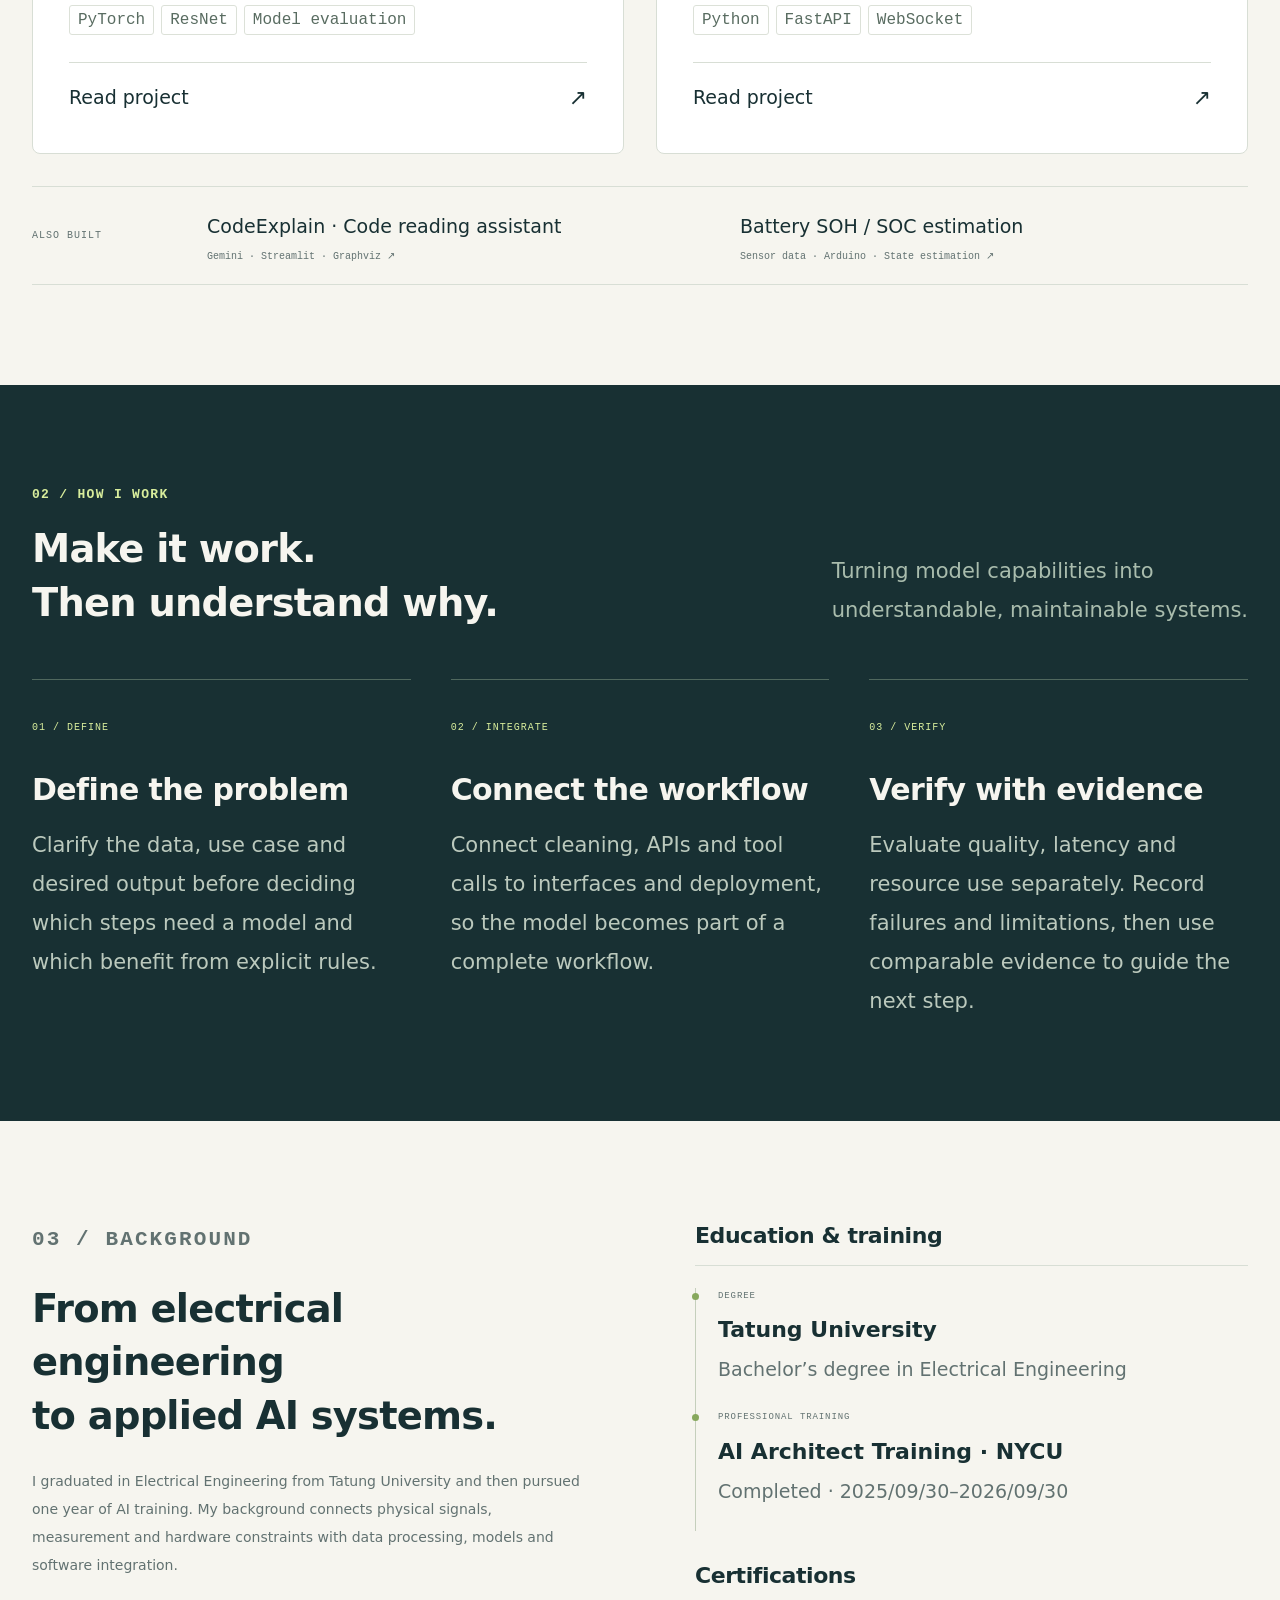
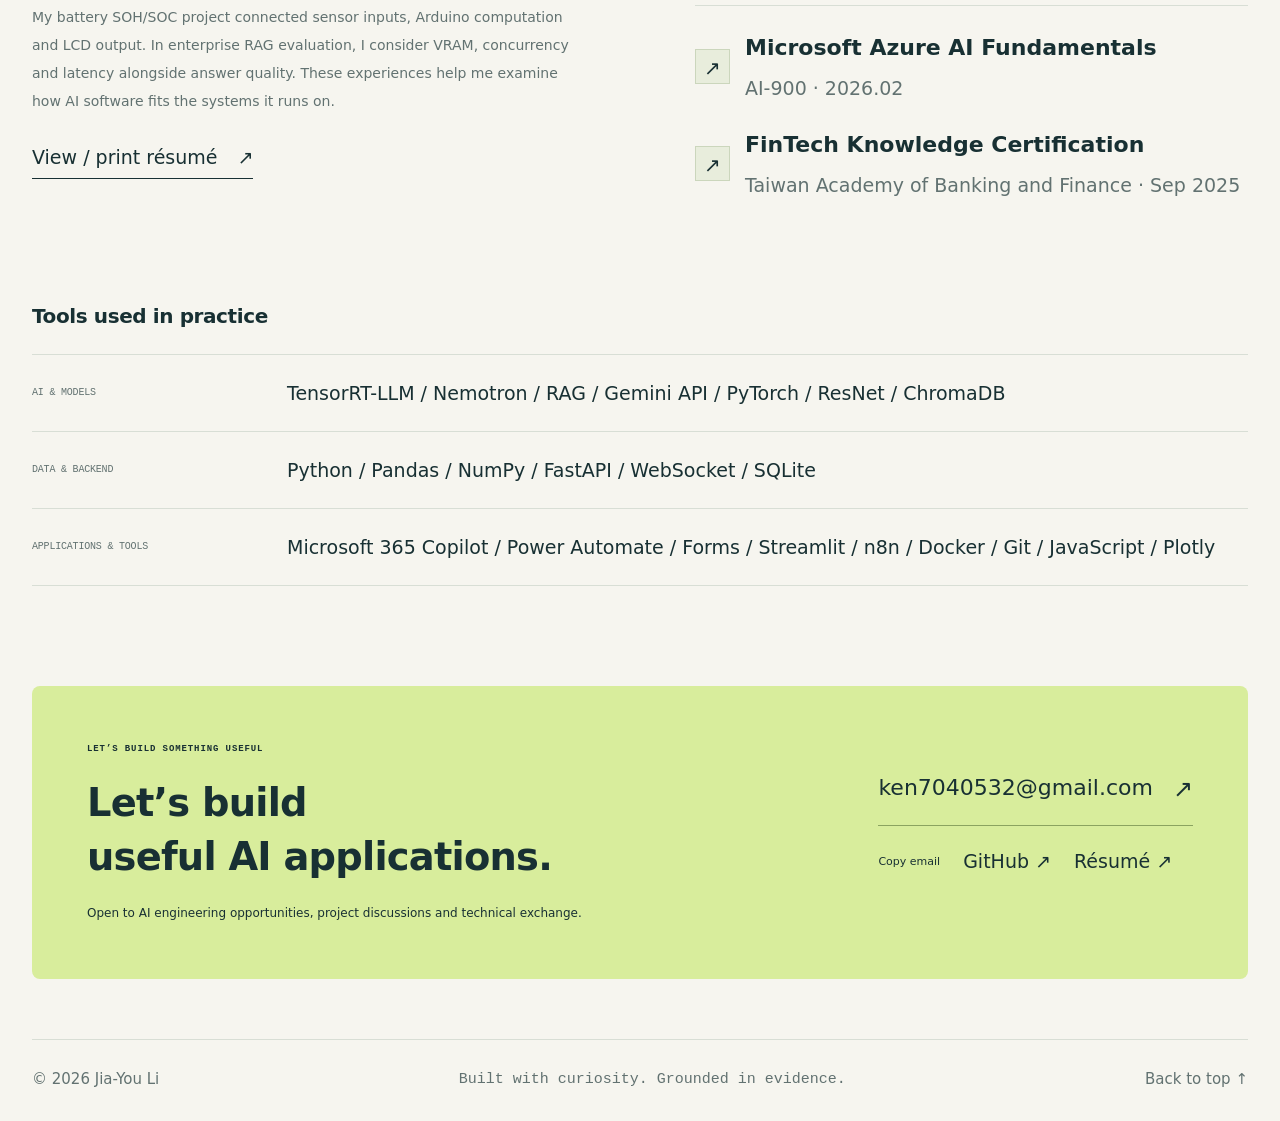
==== commit 8d01cc38: "Remove Cloudflare analytics at owner's request" ====
--- a/en.html
+++ b/en.html
@@ -1,6 +1,6 @@
 <!doctype html>
 <html lang="en">
-<head><meta name="referrer" content="no-referrer"><meta http-equiv="Content-Security-Policy" content="default-src 'self'; script-src 'self' https://static.cloudflareinsights.com/beacon.min.js; style-src 'self' 'unsafe-inline'; img-src 'self'; font-src 'self'; connect-src https://cloudflareinsights.com/cdn-cgi/rum; object-src 'none'; base-uri 'none'; form-action 'none'">
+<head><meta name="referrer" content="no-referrer"><meta http-equiv="Content-Security-Policy" content="default-src 'self'; script-src 'self'; style-src 'self' 'unsafe-inline'; img-src 'self'; font-src 'self'; connect-src 'none'; object-src 'none'; base-uri 'none'; form-action 'none'">
   <meta charset="utf-8"><meta name="viewport" content="width=device-width,initial-scale=1">
   <title>Jia-You Li | Enterprise RAG & NVIDIA Evaluation</title>
   <meta name="description" content="Jia-You Li | Enterprise RAG and NVIDIA ecosystem evaluation. Assigned to toolkit testing, GPU inference benchmarking, model comparison and integration in a company–NVIDIA collaboration.">
@@ -35,6 +35,4 @@
 </main>
 <footer class="container footer"><span>© 2026 Jia-You Li</span><span>Built with curiosity. Grounded in evidence.</span><a href="#">Back to top ↑</a></footer>
 <dialog id="project-dialog" aria-labelledby="dialog-title"><div class="dialog-top"><span class="mono">PROJECT NOTES</span><button id="close-dialog" aria-label="Close project details">Close ✕</button></div><div id="dialog-content"></div></dialog>
-<p class="analytics-notice" style="margin:24px auto;padding:0 20px;max-width:90ch;font-size:14px;line-height:1.7">This site uses Cloudflare Web Analytics for aggregate traffic statistics. The owner does not receive visitor names or individual IP addresses. <a href="https://www.cloudflare.com/web-analytics/" target="_blank" rel="noopener noreferrer">About analytics</a></p>
-<script type="module" src="https://static.cloudflareinsights.com/beacon.min.js" data-cf-beacon='{"token": "d4e8625016cf4cdca863d3aaa3dece93"}'></script>
 </body></html>
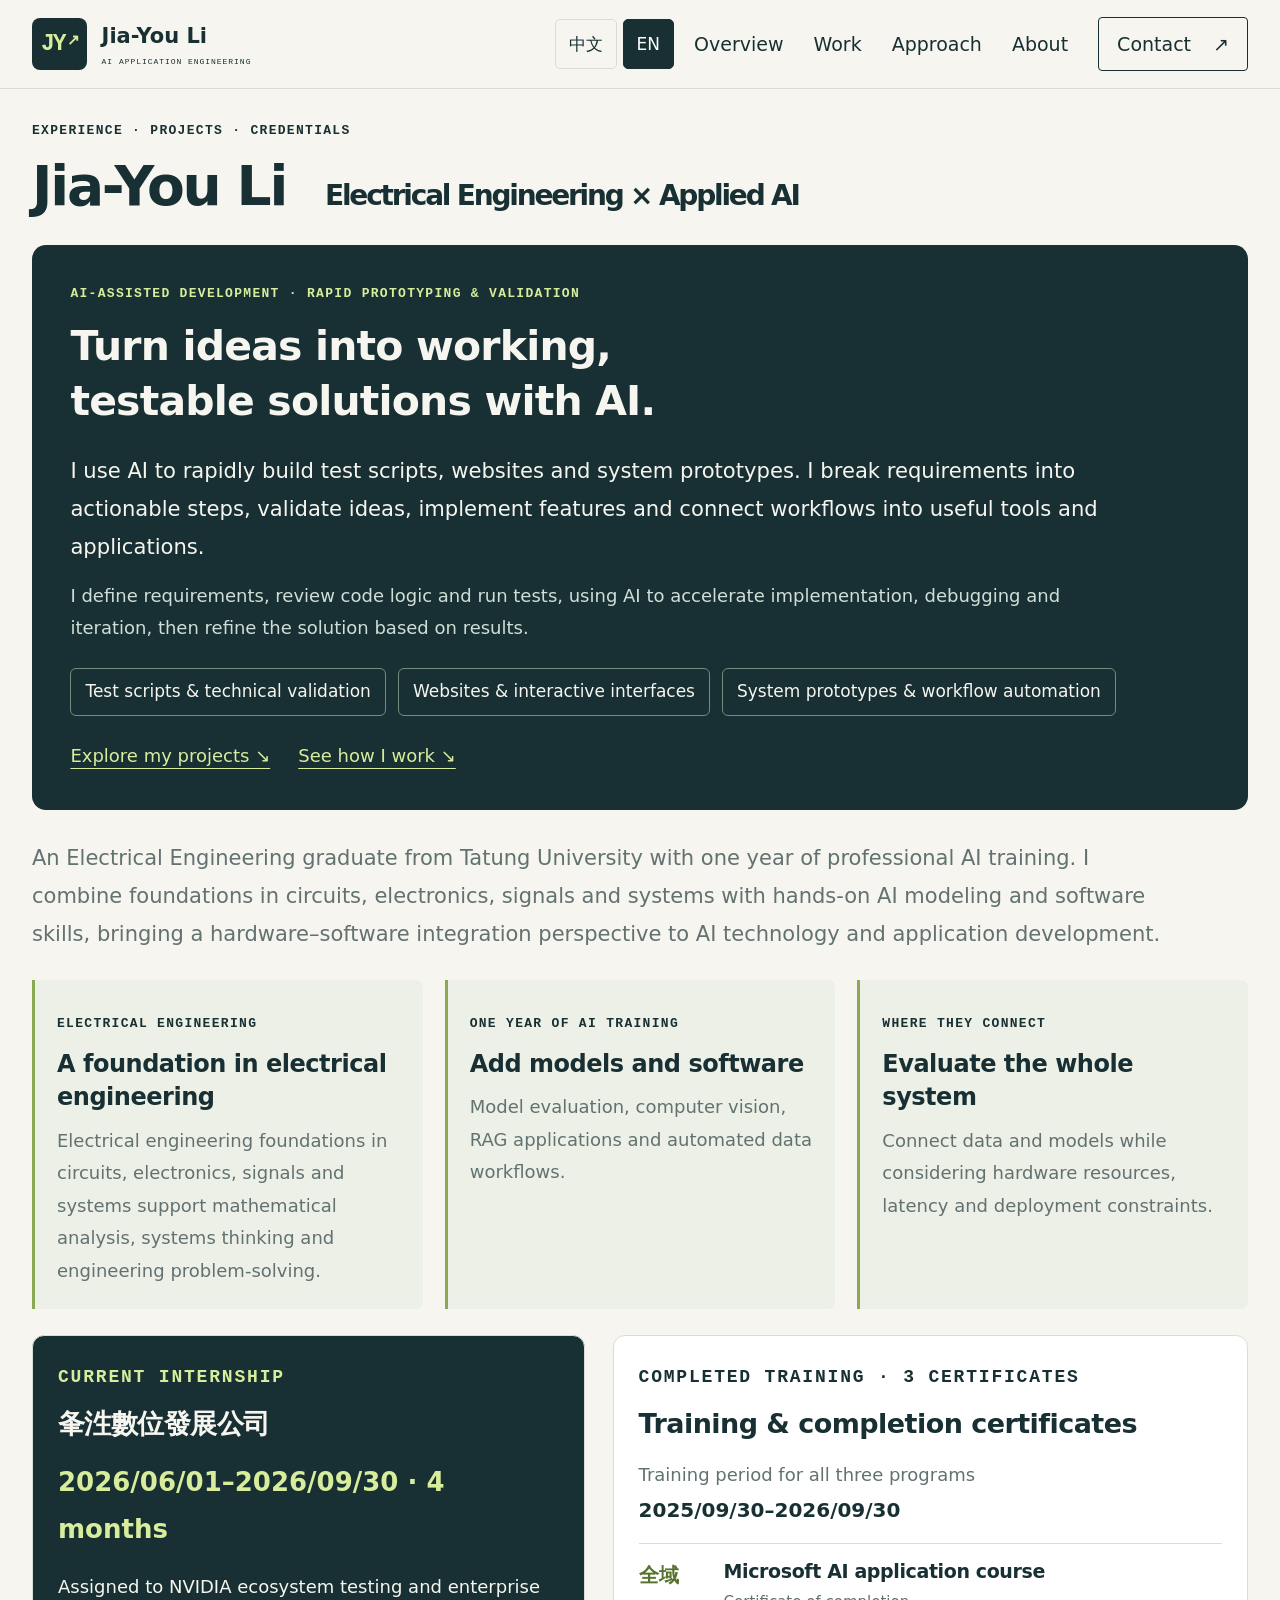
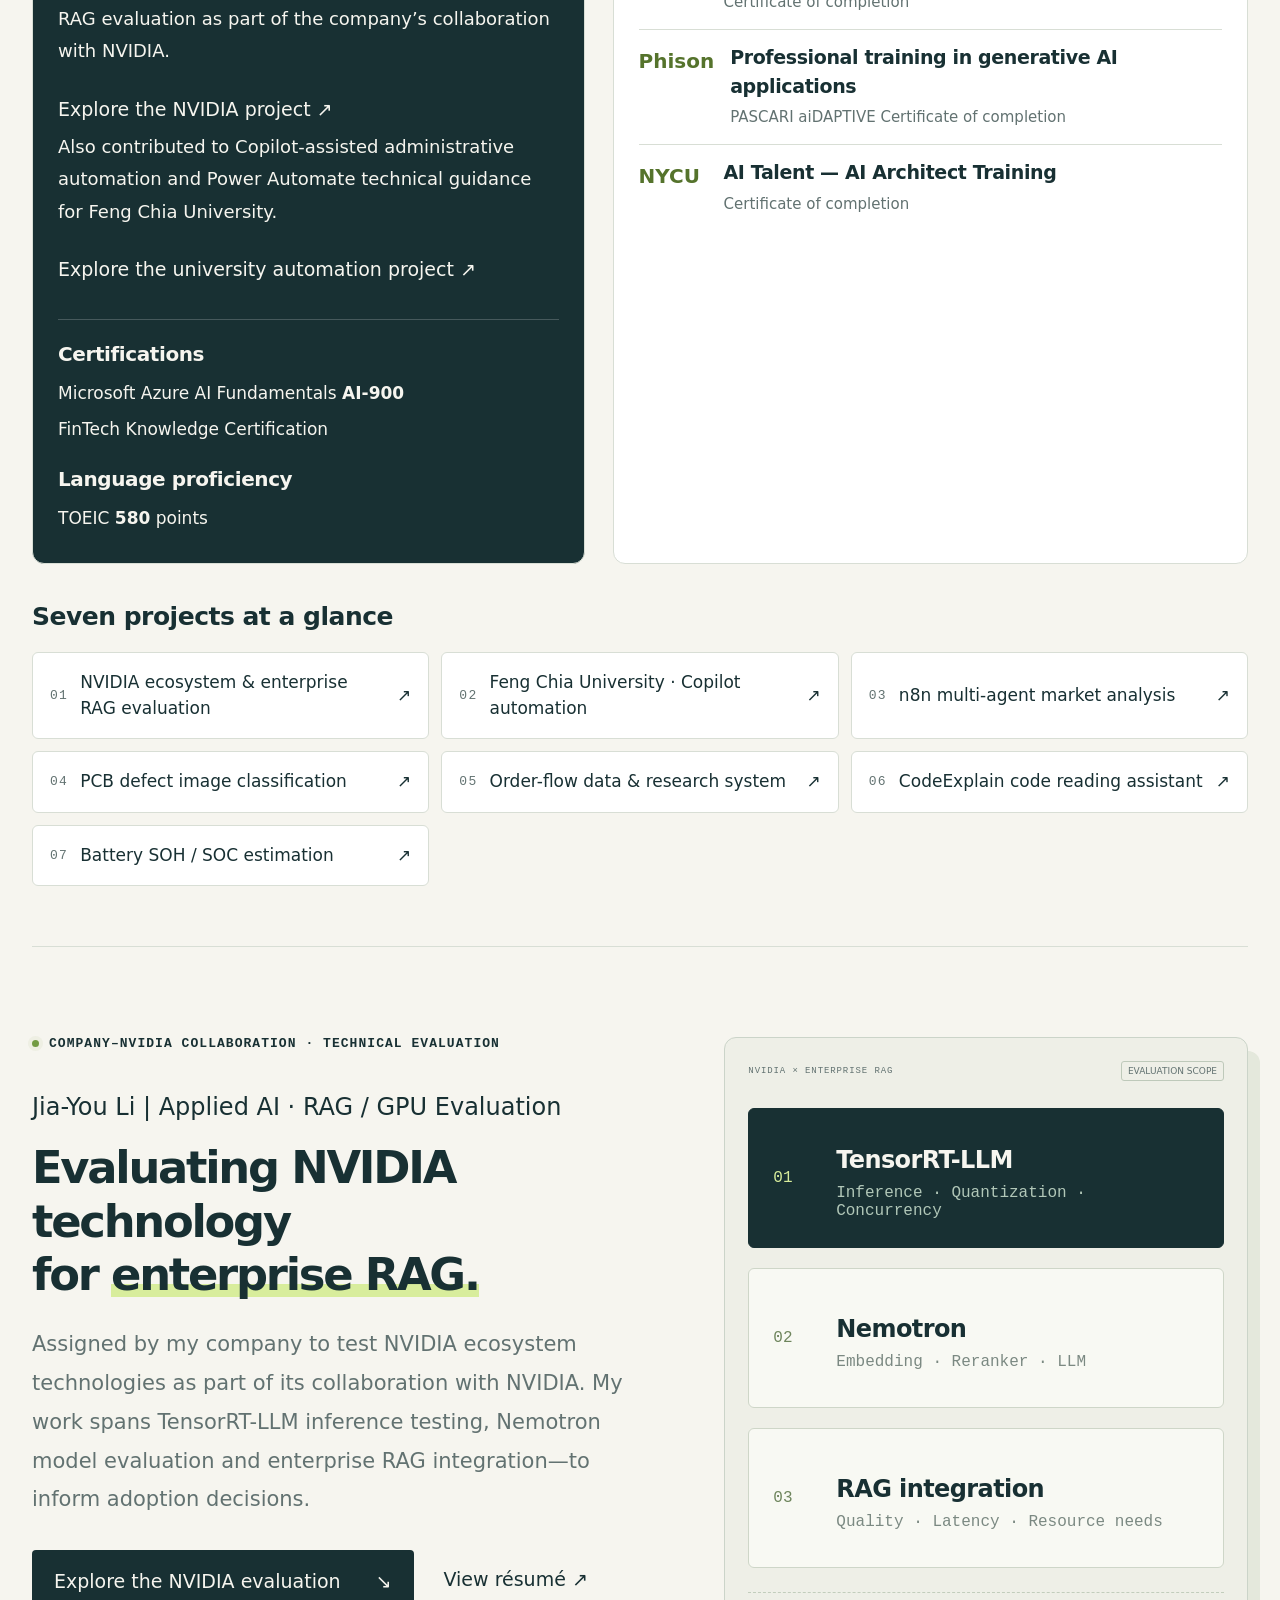
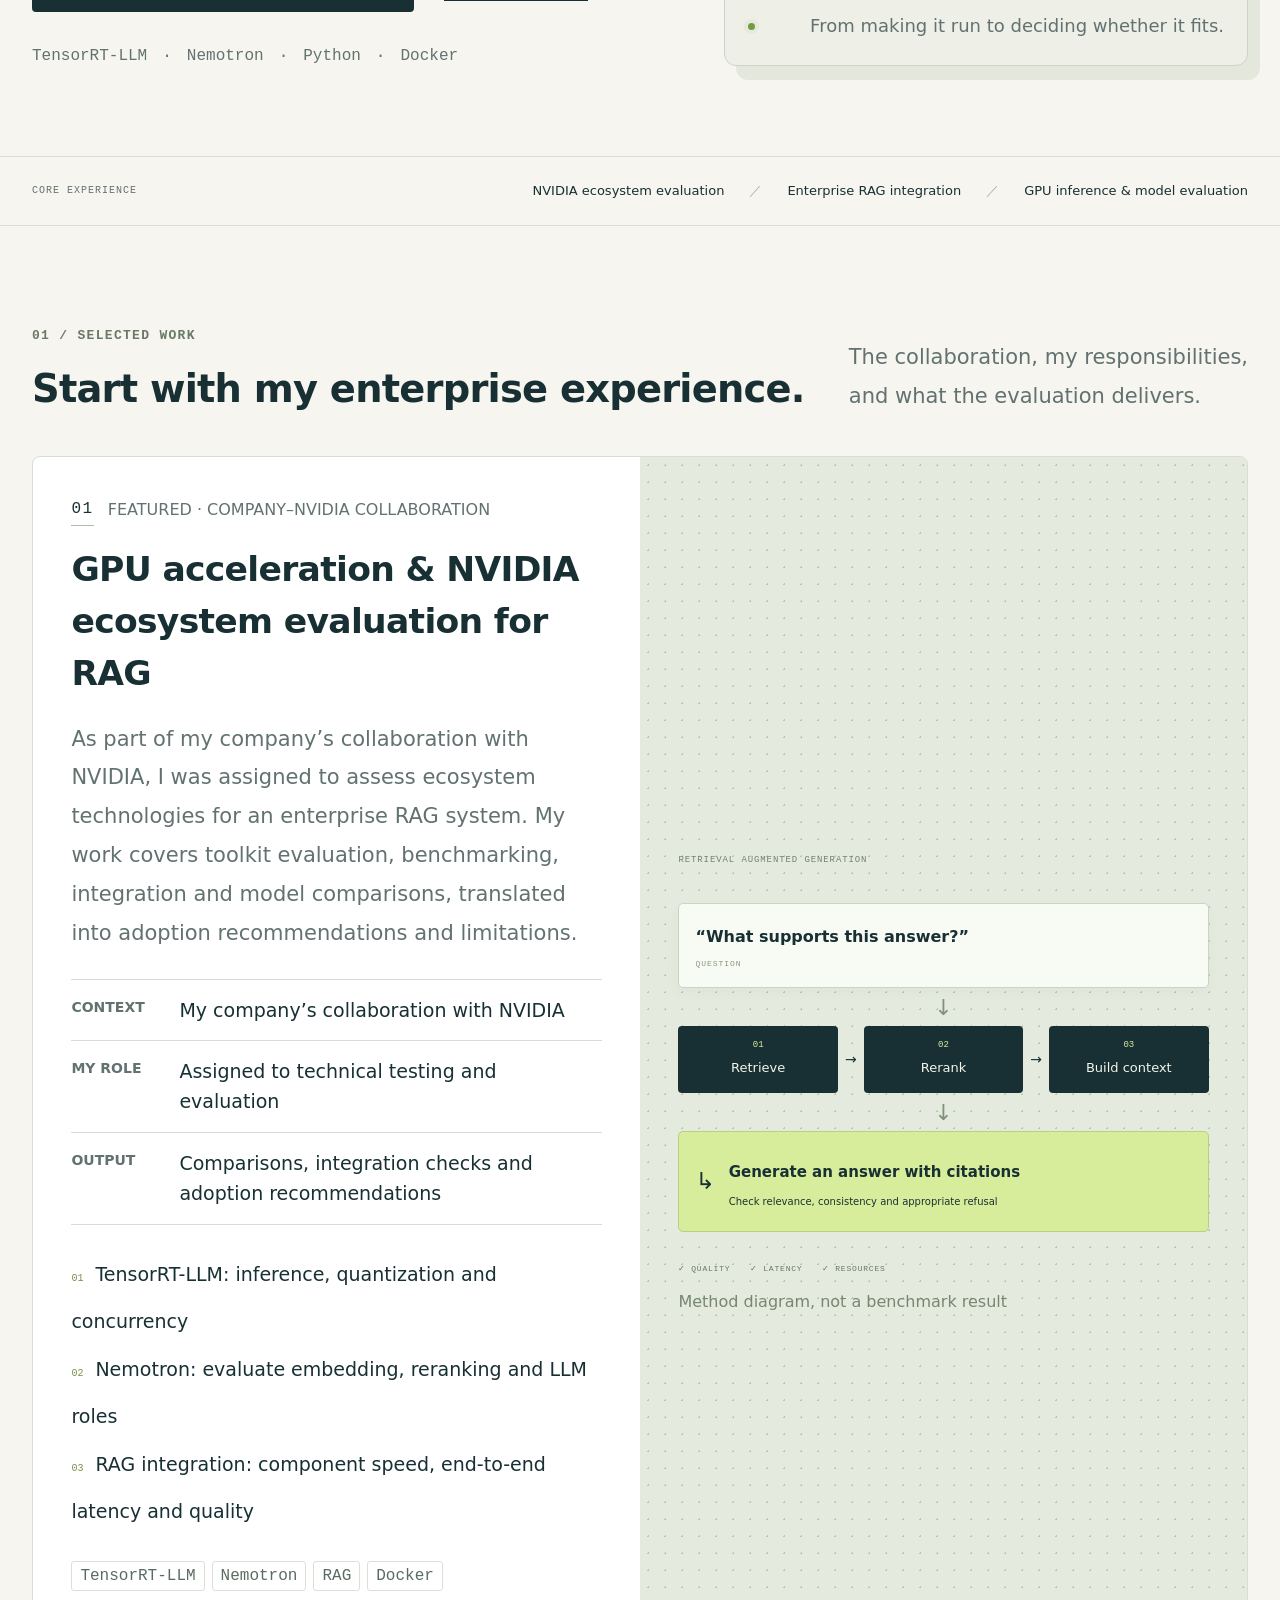
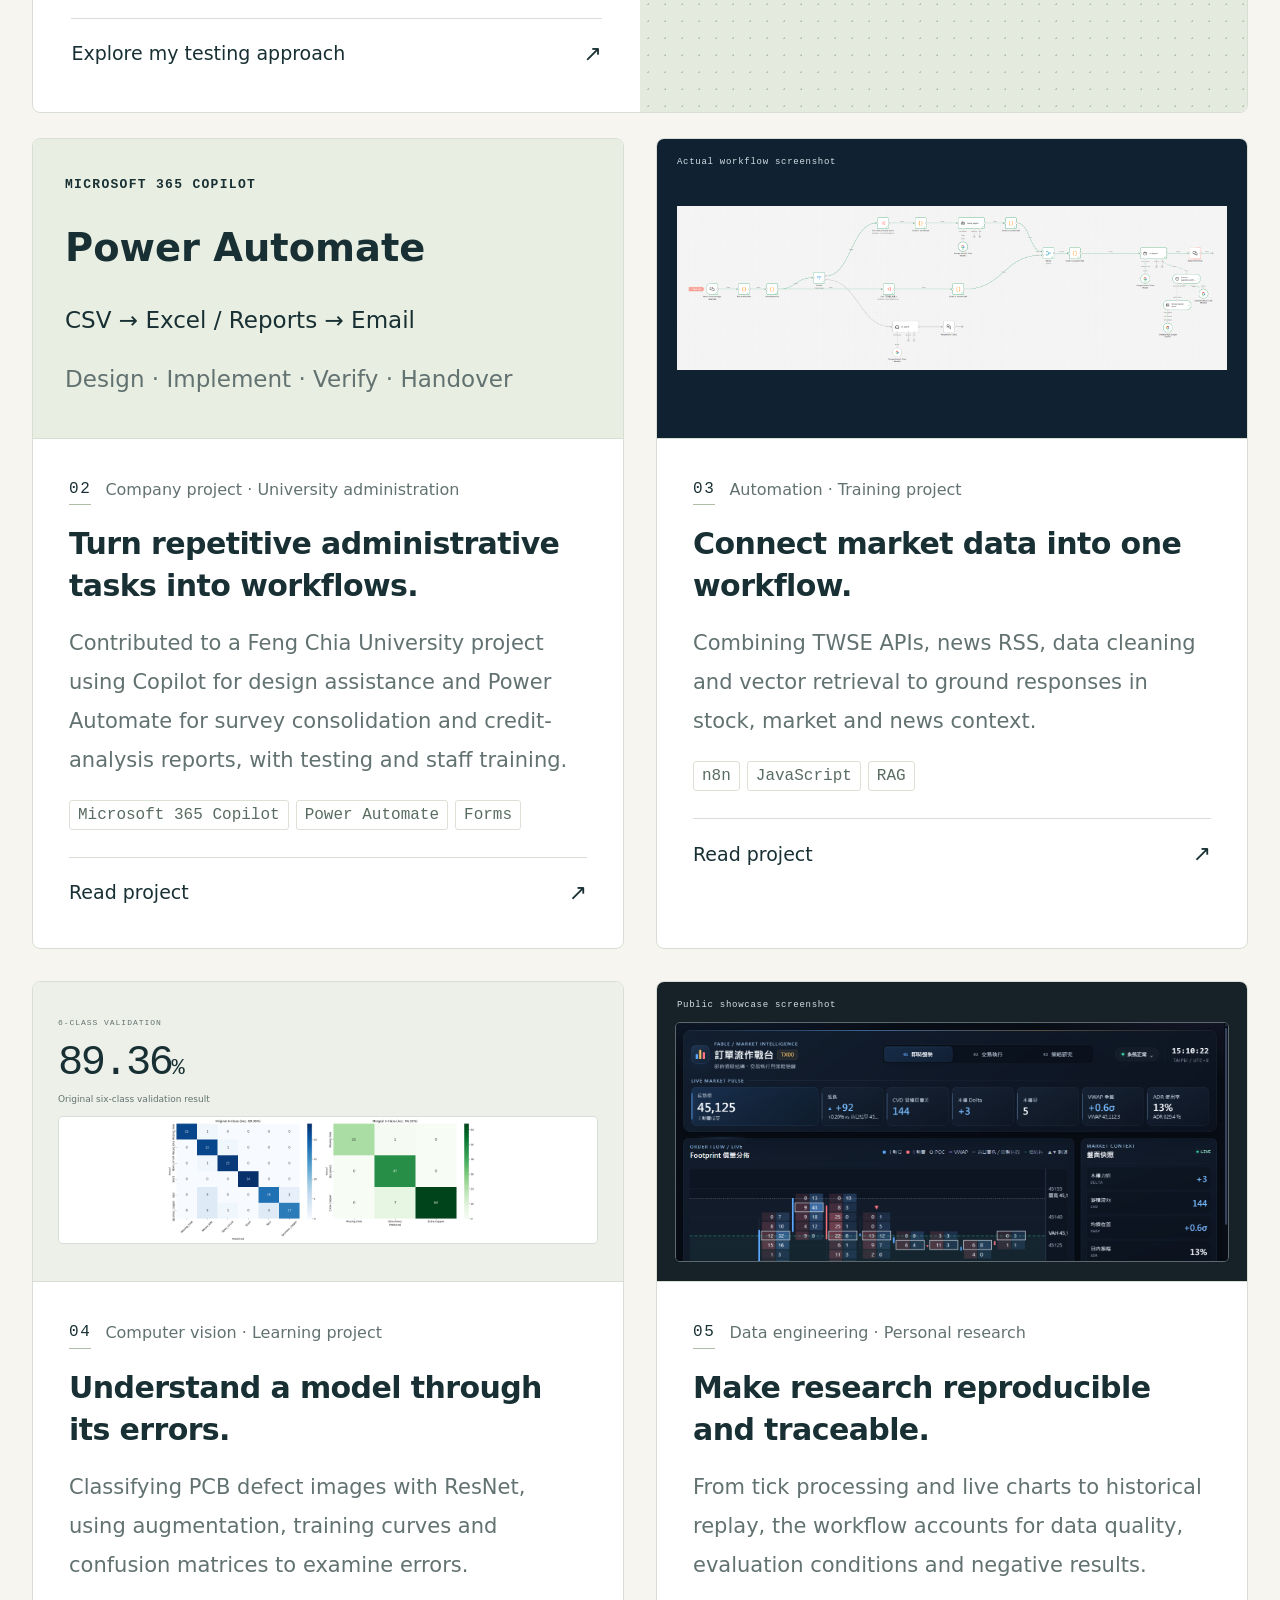
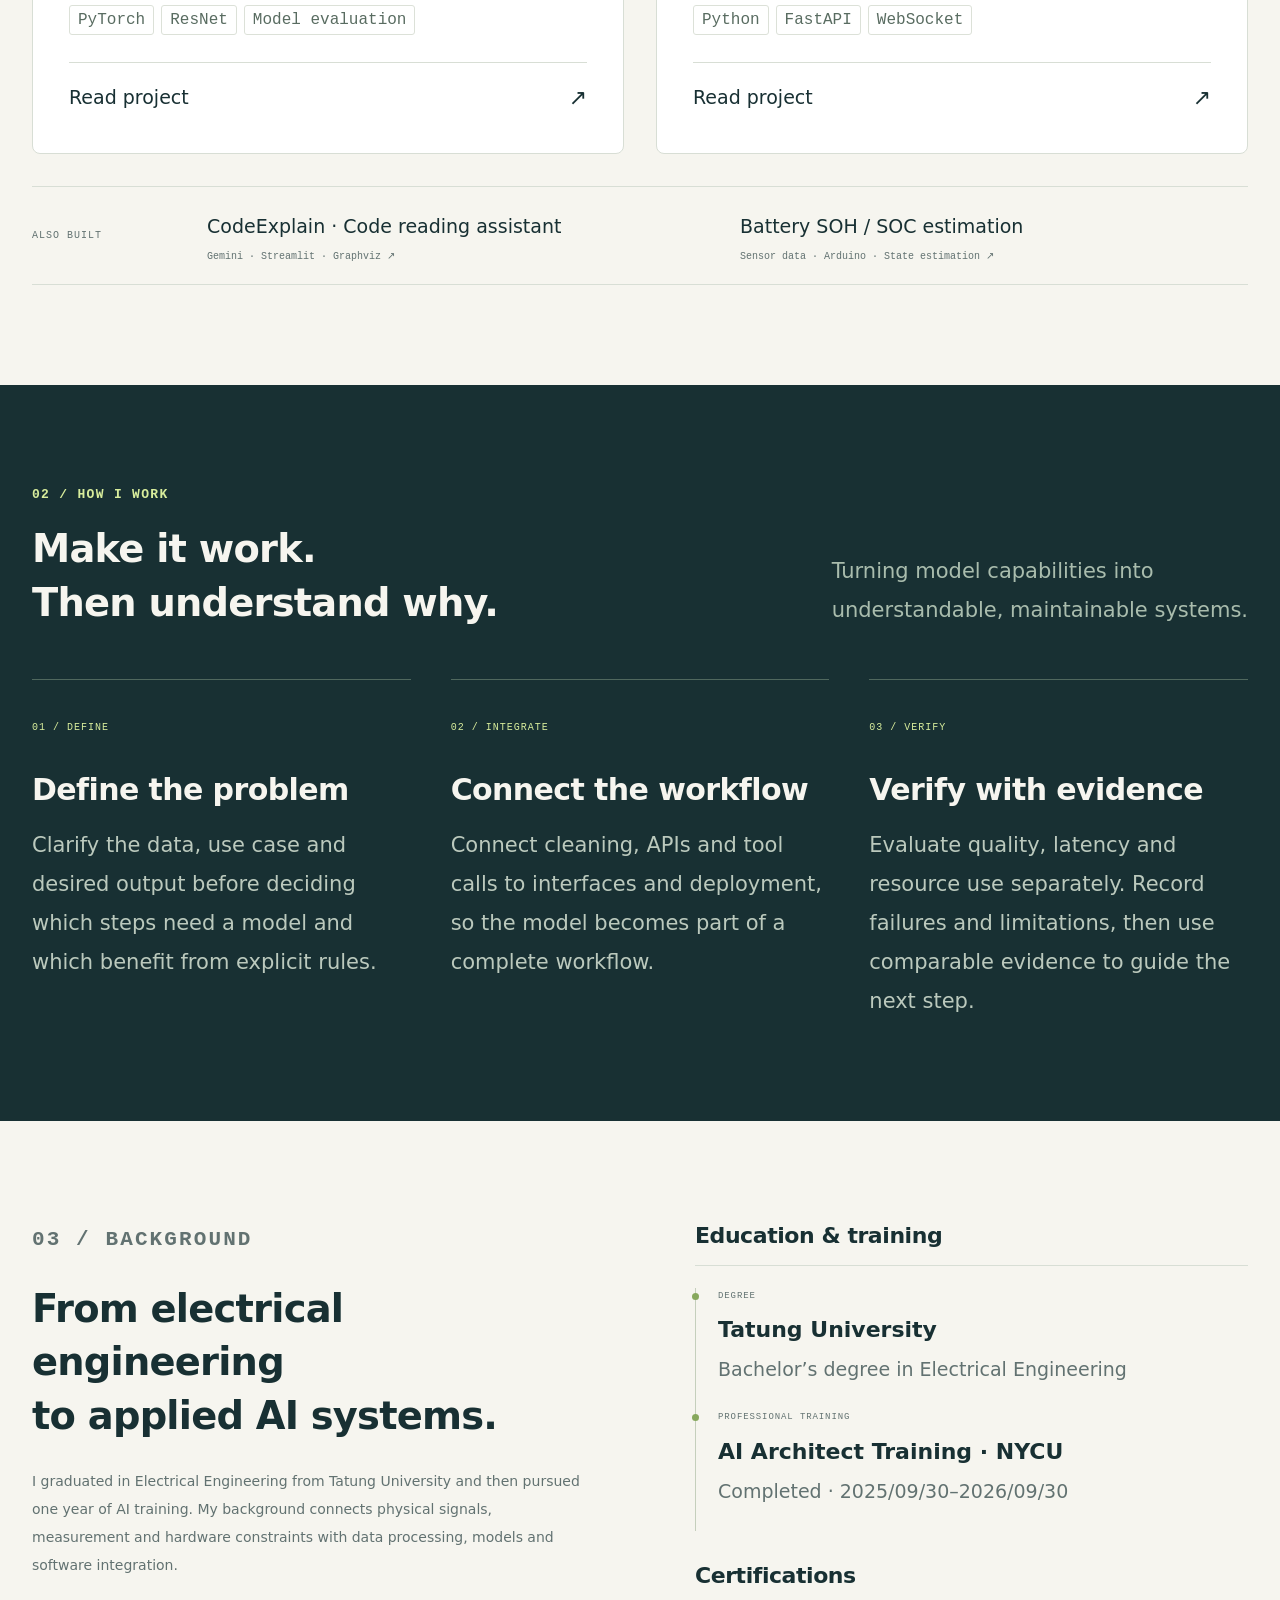
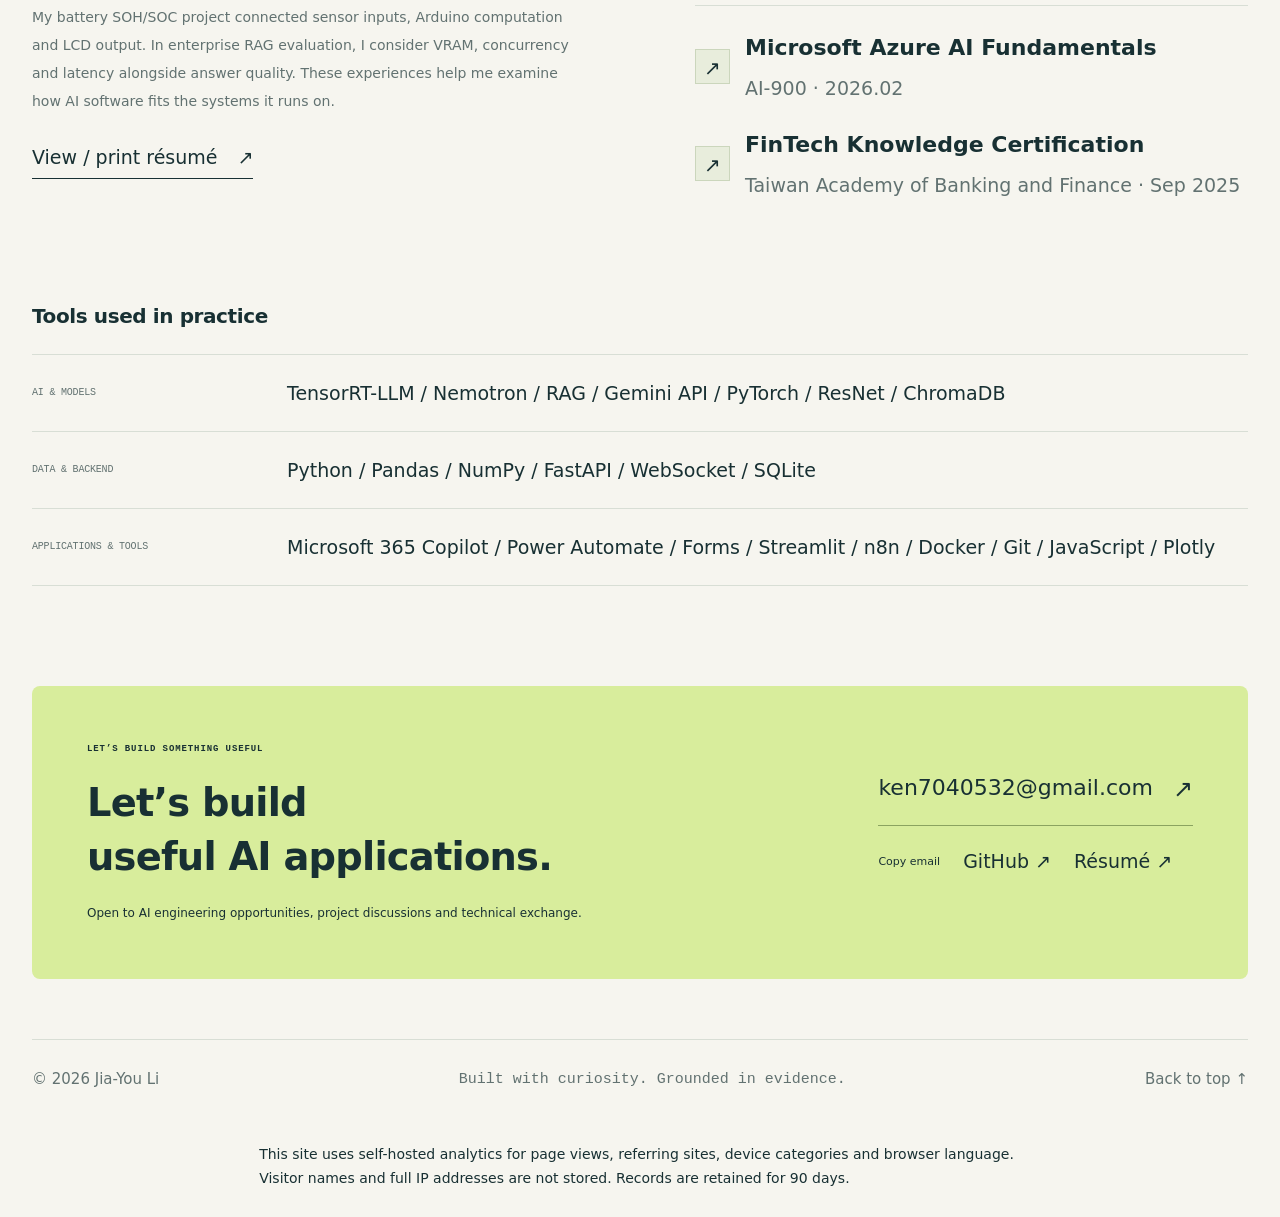
==== commit 8c90f3a3: "Add self-hosted private portfolio analytics" ====
--- a/en.html
+++ b/en.html
@@ -1,6 +1,6 @@
 <!doctype html>
 <html lang="en">
-<head><meta name="referrer" content="no-referrer"><meta http-equiv="Content-Security-Policy" content="default-src 'self'; script-src 'self'; style-src 'self' 'unsafe-inline'; img-src 'self'; font-src 'self'; connect-src 'none'; object-src 'none'; base-uri 'none'; form-action 'none'">
+<head><meta name="referrer" content="no-referrer"><meta http-equiv="Content-Security-Policy" content="default-src 'self'; script-src 'self'; style-src 'self' 'unsafe-inline'; img-src 'self'; font-src 'self'; connect-src https://trader-server.tailb7a41b.ts.net/v1/collect; object-src 'none'; base-uri 'none'; form-action 'none'">
   <meta charset="utf-8"><meta name="viewport" content="width=device-width,initial-scale=1">
   <title>Jia-You Li | Enterprise RAG & NVIDIA Evaluation</title>
   <meta name="description" content="Jia-You Li | Enterprise RAG and NVIDIA ecosystem evaluation. Assigned to toolkit testing, GPU inference benchmarking, model comparison and integration in a company–NVIDIA collaboration.">
@@ -35,4 +35,6 @@
 </main>
 <footer class="container footer"><span>© 2026 Jia-You Li</span><span>Built with curiosity. Grounded in evidence.</span><a href="#">Back to top ↑</a></footer>
 <dialog id="project-dialog" aria-labelledby="dialog-title"><div class="dialog-top"><span class="mono">PROJECT NOTES</span><button id="close-dialog" aria-label="Close project details">Close ✕</button></div><div id="dialog-content"></div></dialog>
+<p class="analytics-notice" style="margin:24px auto;padding:0 20px;max-width:90ch;font-size:14px;line-height:1.7">This site uses self-hosted analytics for page views, referring sites, device categories and browser language. Visitor names and full IP addresses are not stored. Records are retained for 90 days.</p>
+<script defer src="analytics.js" data-endpoint="https://trader-server.tailb7a41b.ts.net/v1/collect"></script>
 </body></html>
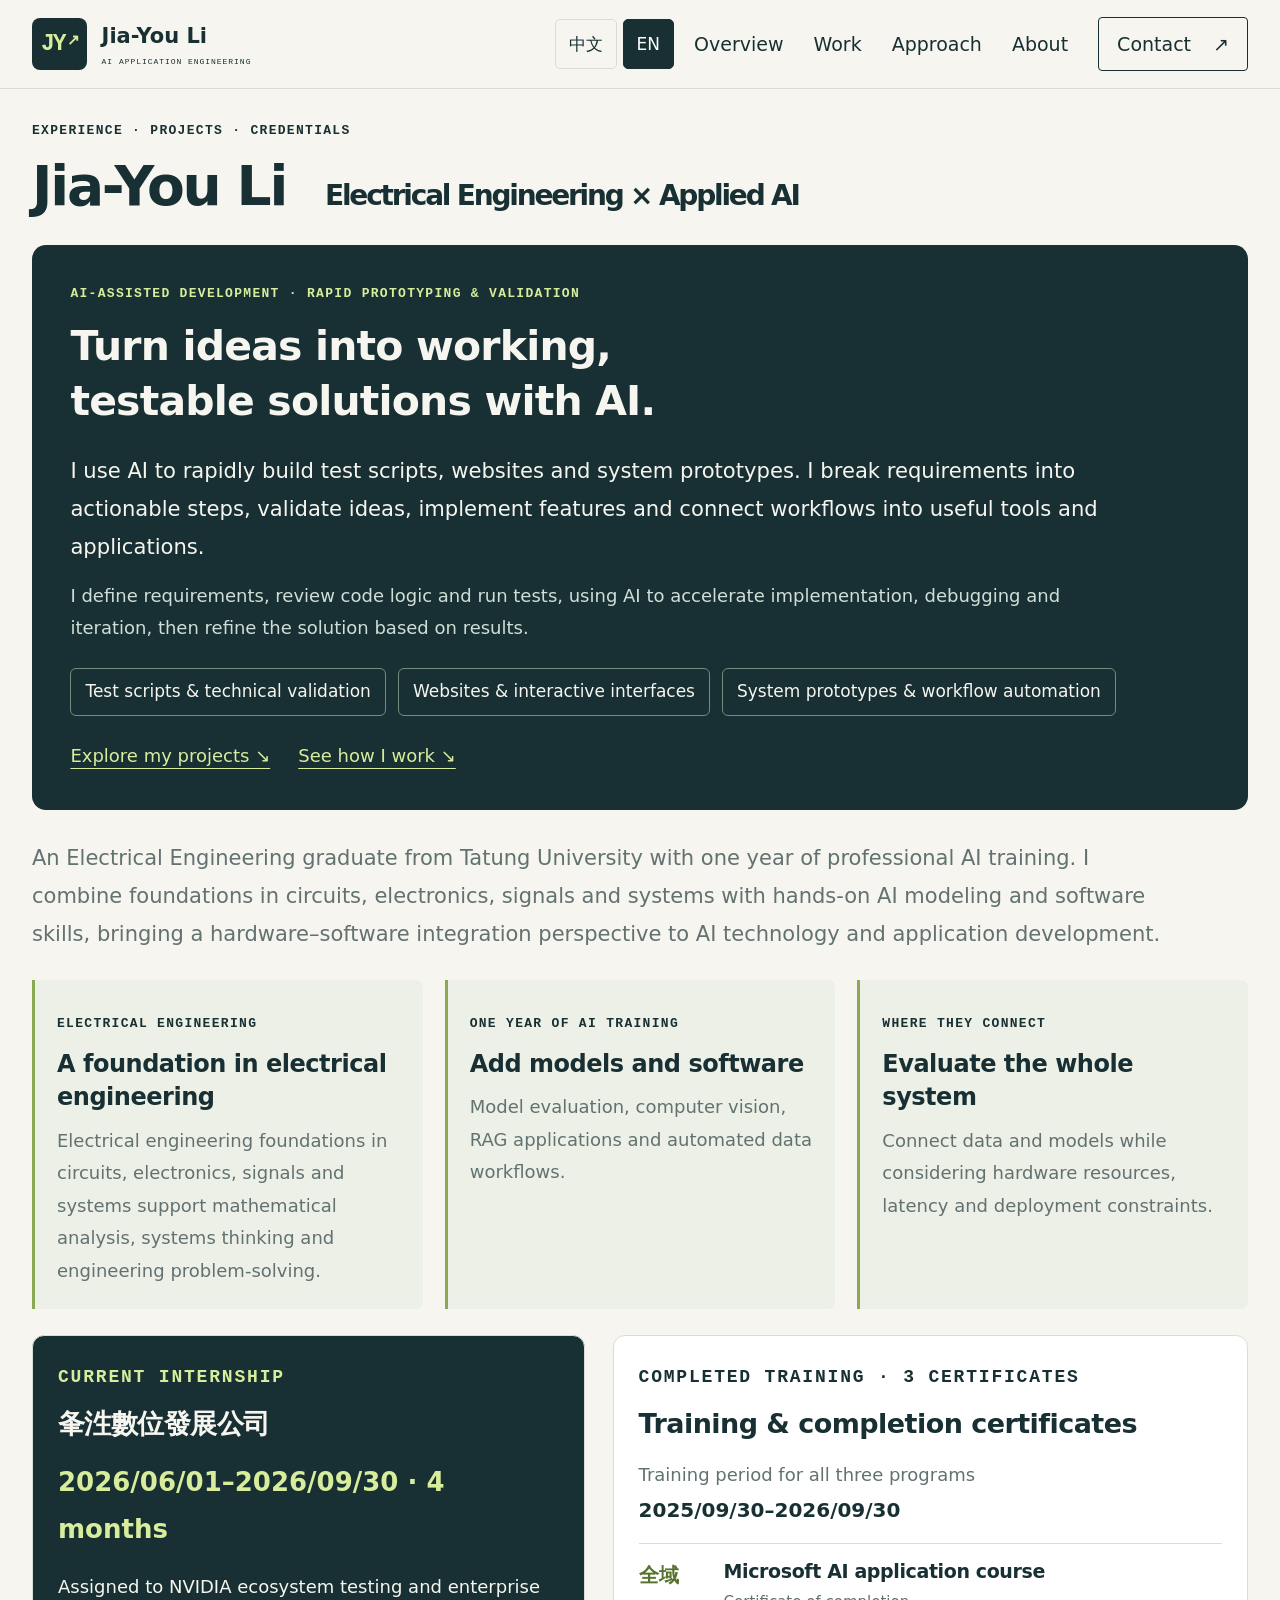
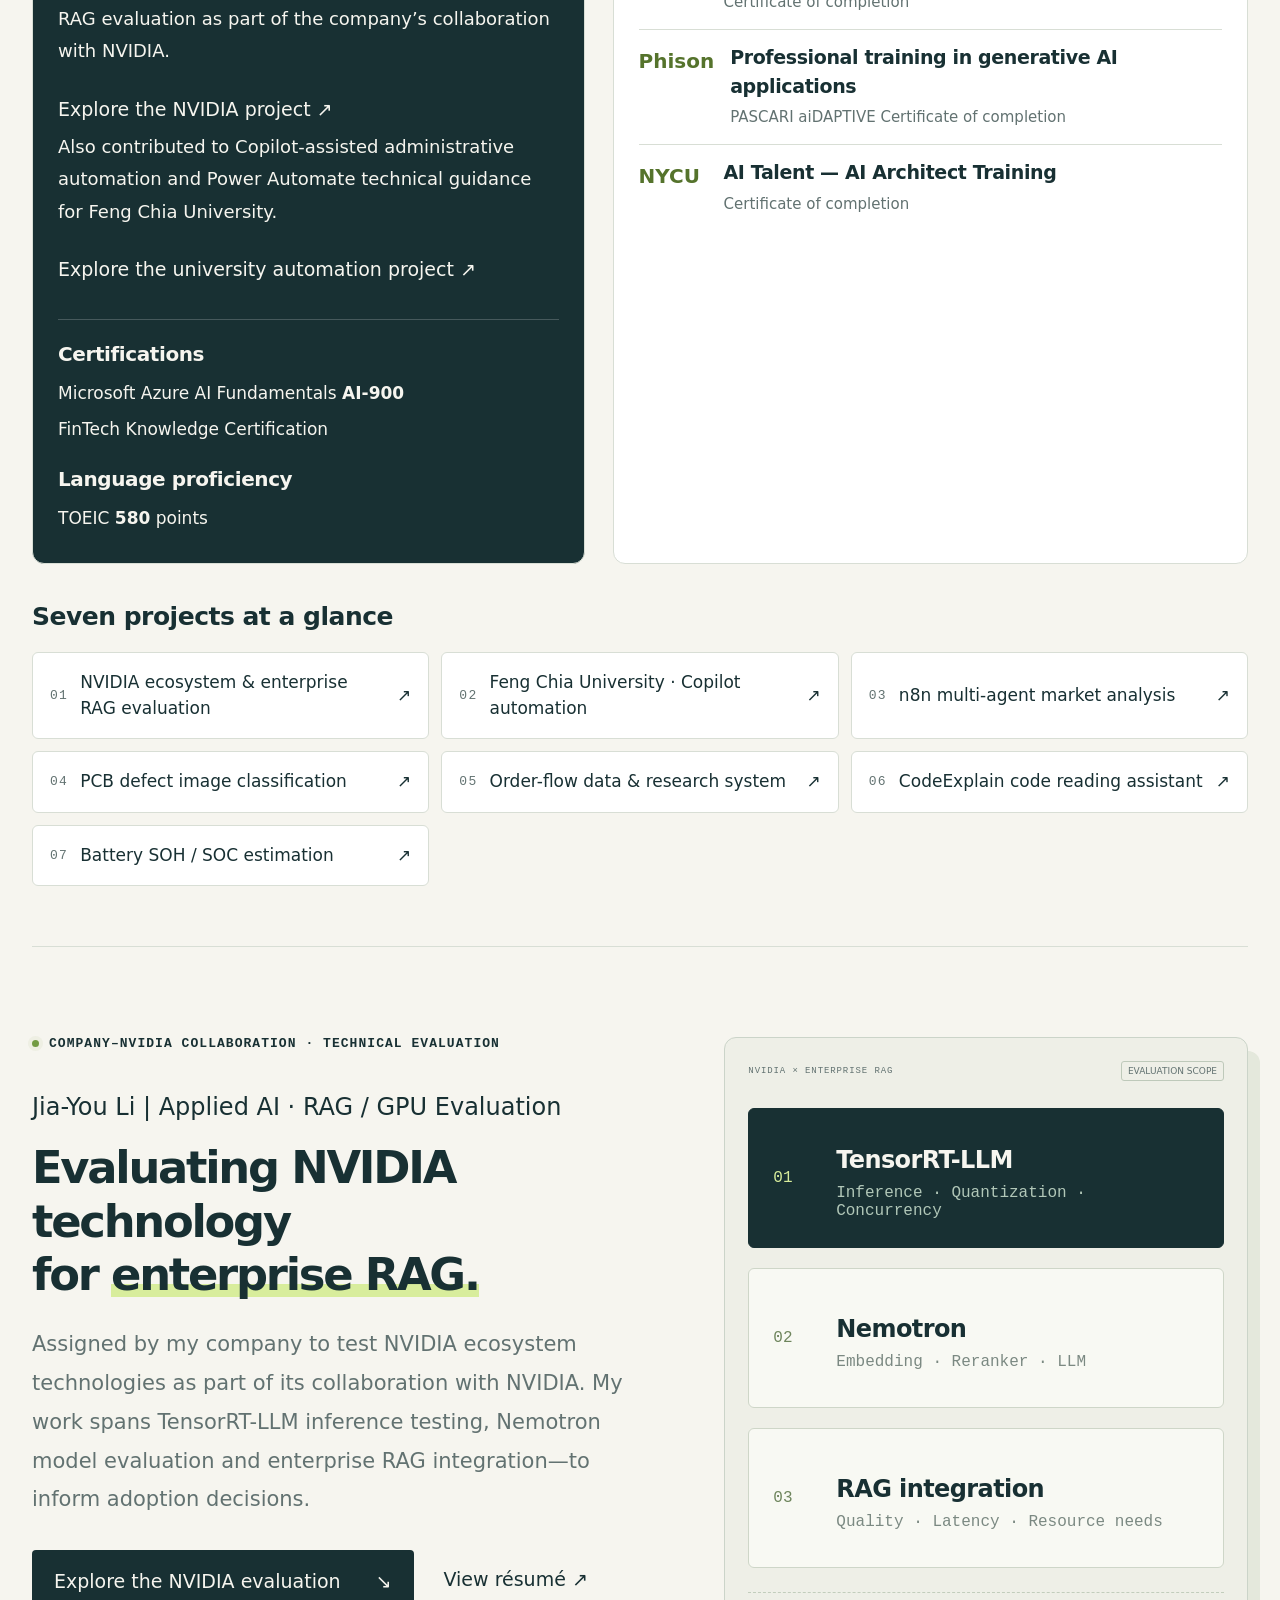
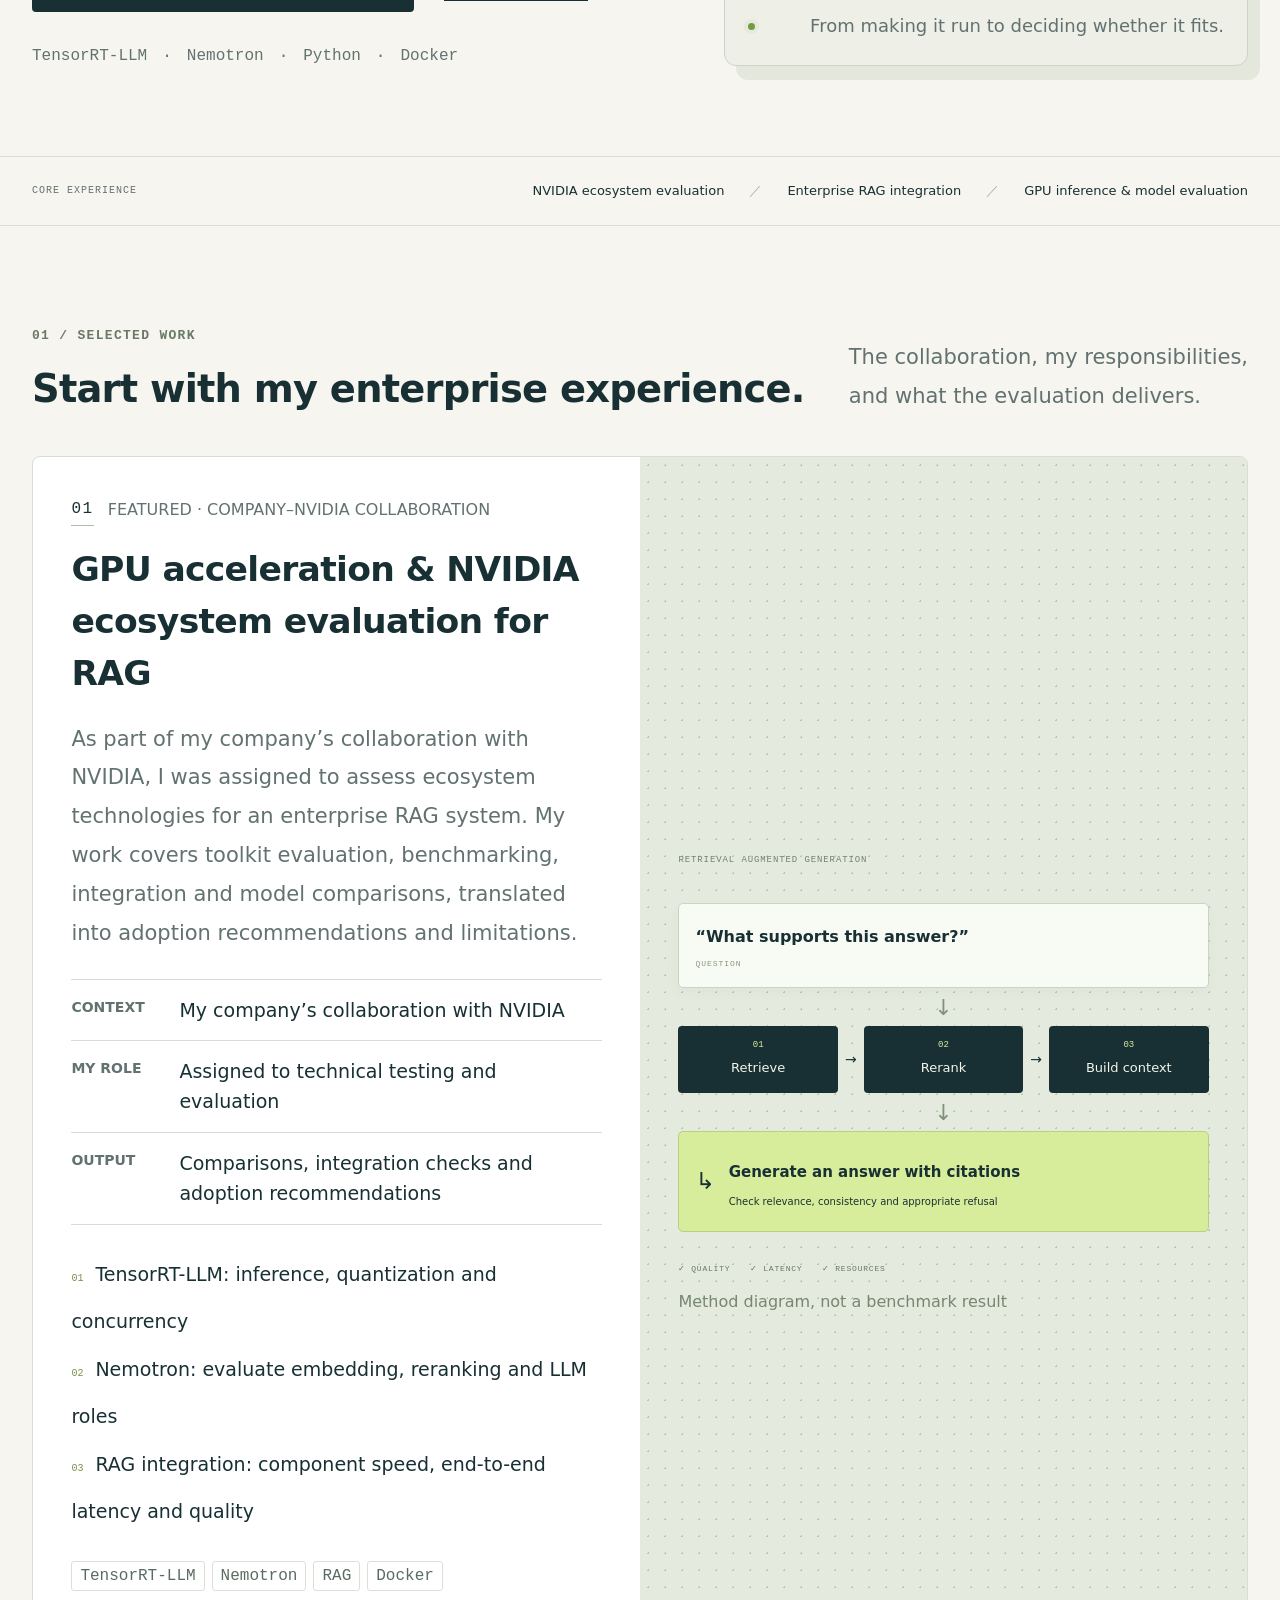
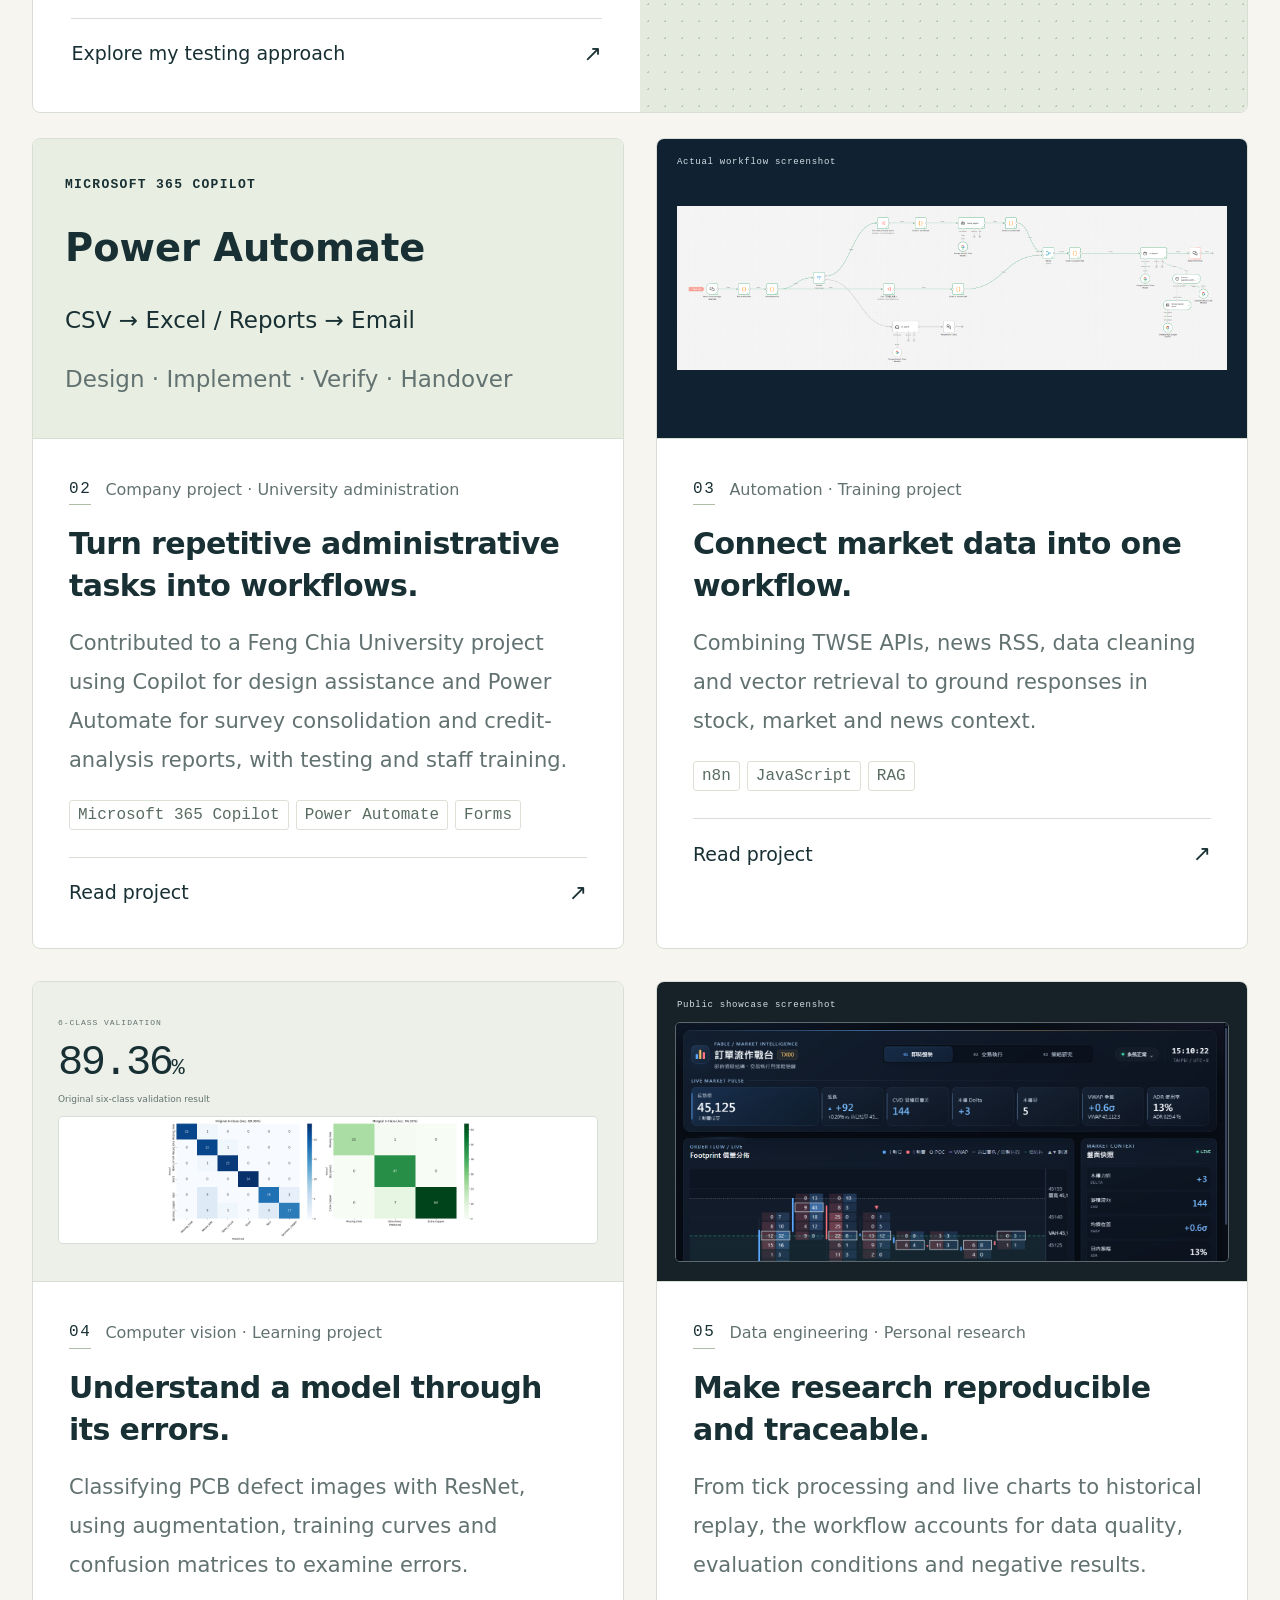
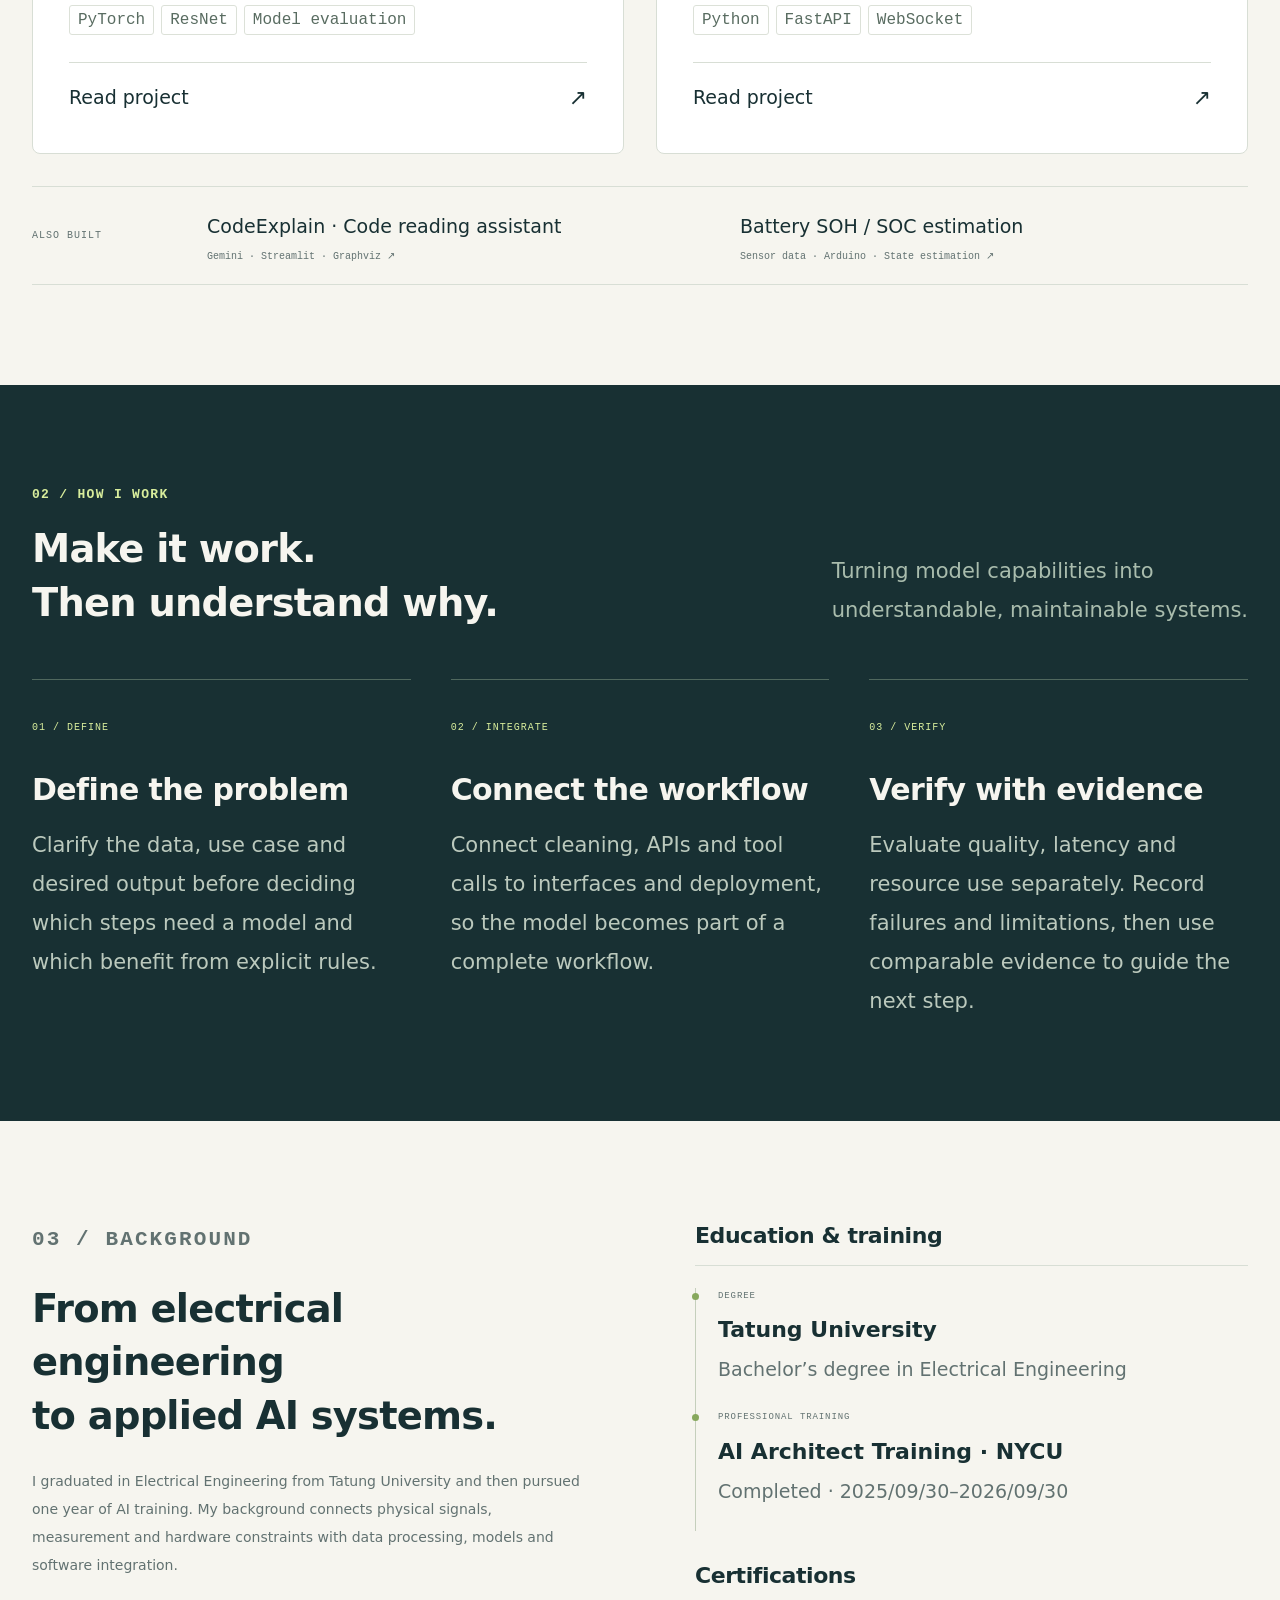
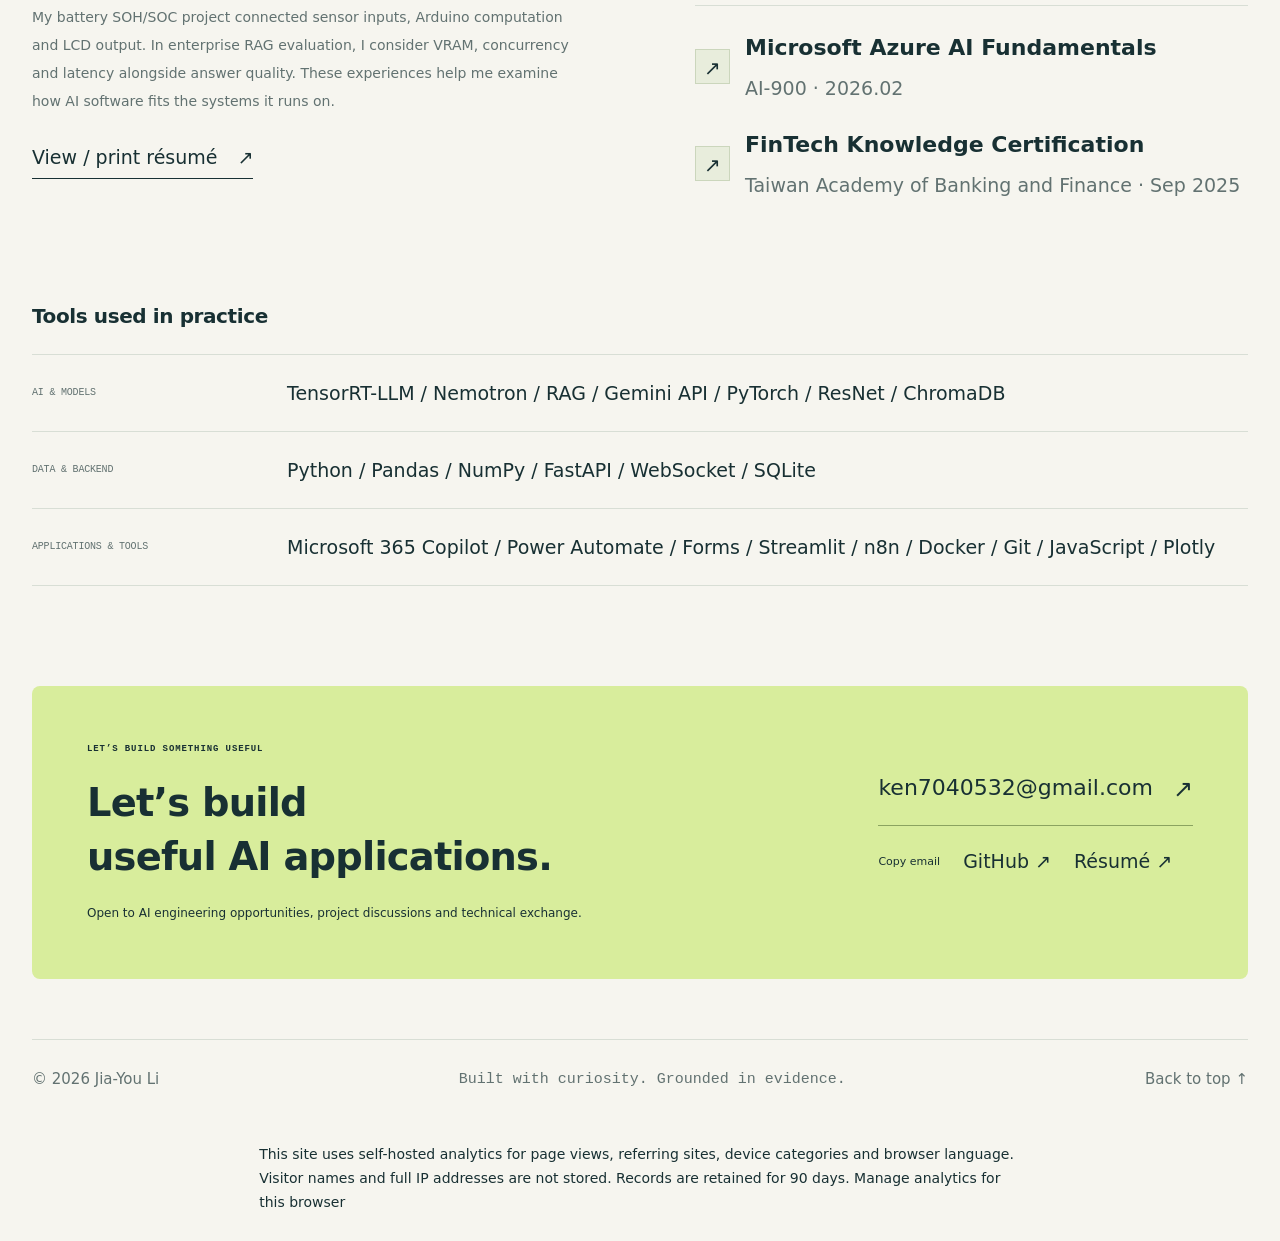
==== commit 09157538: "Add per-browser exclusion for own resume visits" ====
--- a/en.html
+++ b/en.html
@@ -35,6 +35,6 @@
 </main>
 <footer class="container footer"><span>© 2026 Jia-You Li</span><span>Built with curiosity. Grounded in evidence.</span><a href="#">Back to top ↑</a></footer>
 <dialog id="project-dialog" aria-labelledby="dialog-title"><div class="dialog-top"><span class="mono">PROJECT NOTES</span><button id="close-dialog" aria-label="Close project details">Close ✕</button></div><div id="dialog-content"></div></dialog>
-<p class="analytics-notice" style="margin:24px auto;padding:0 20px;max-width:90ch;font-size:14px;line-height:1.7">This site uses self-hosted analytics for page views, referring sites, device categories and browser language. Visitor names and full IP addresses are not stored. Records are retained for 90 days.</p>
-<script defer src="analytics.js" data-endpoint="https://trader-server.tailb7a41b.ts.net/v1/collect"></script>
+<p class="analytics-notice" style="margin:24px auto;padding:0 20px;max-width:90ch;font-size:14px;line-height:1.7">This site uses self-hosted analytics for page views, referring sites, device categories and browser language. Visitor names and full IP addresses are not stored. Records are retained for 90 days. <a href="privacy.html?lang=en">Manage analytics for this browser</a></p>
+<script defer src="analytics.js?v=privacy-1" data-endpoint="https://trader-server.tailb7a41b.ts.net/v1/collect"></script>
 </body></html>
